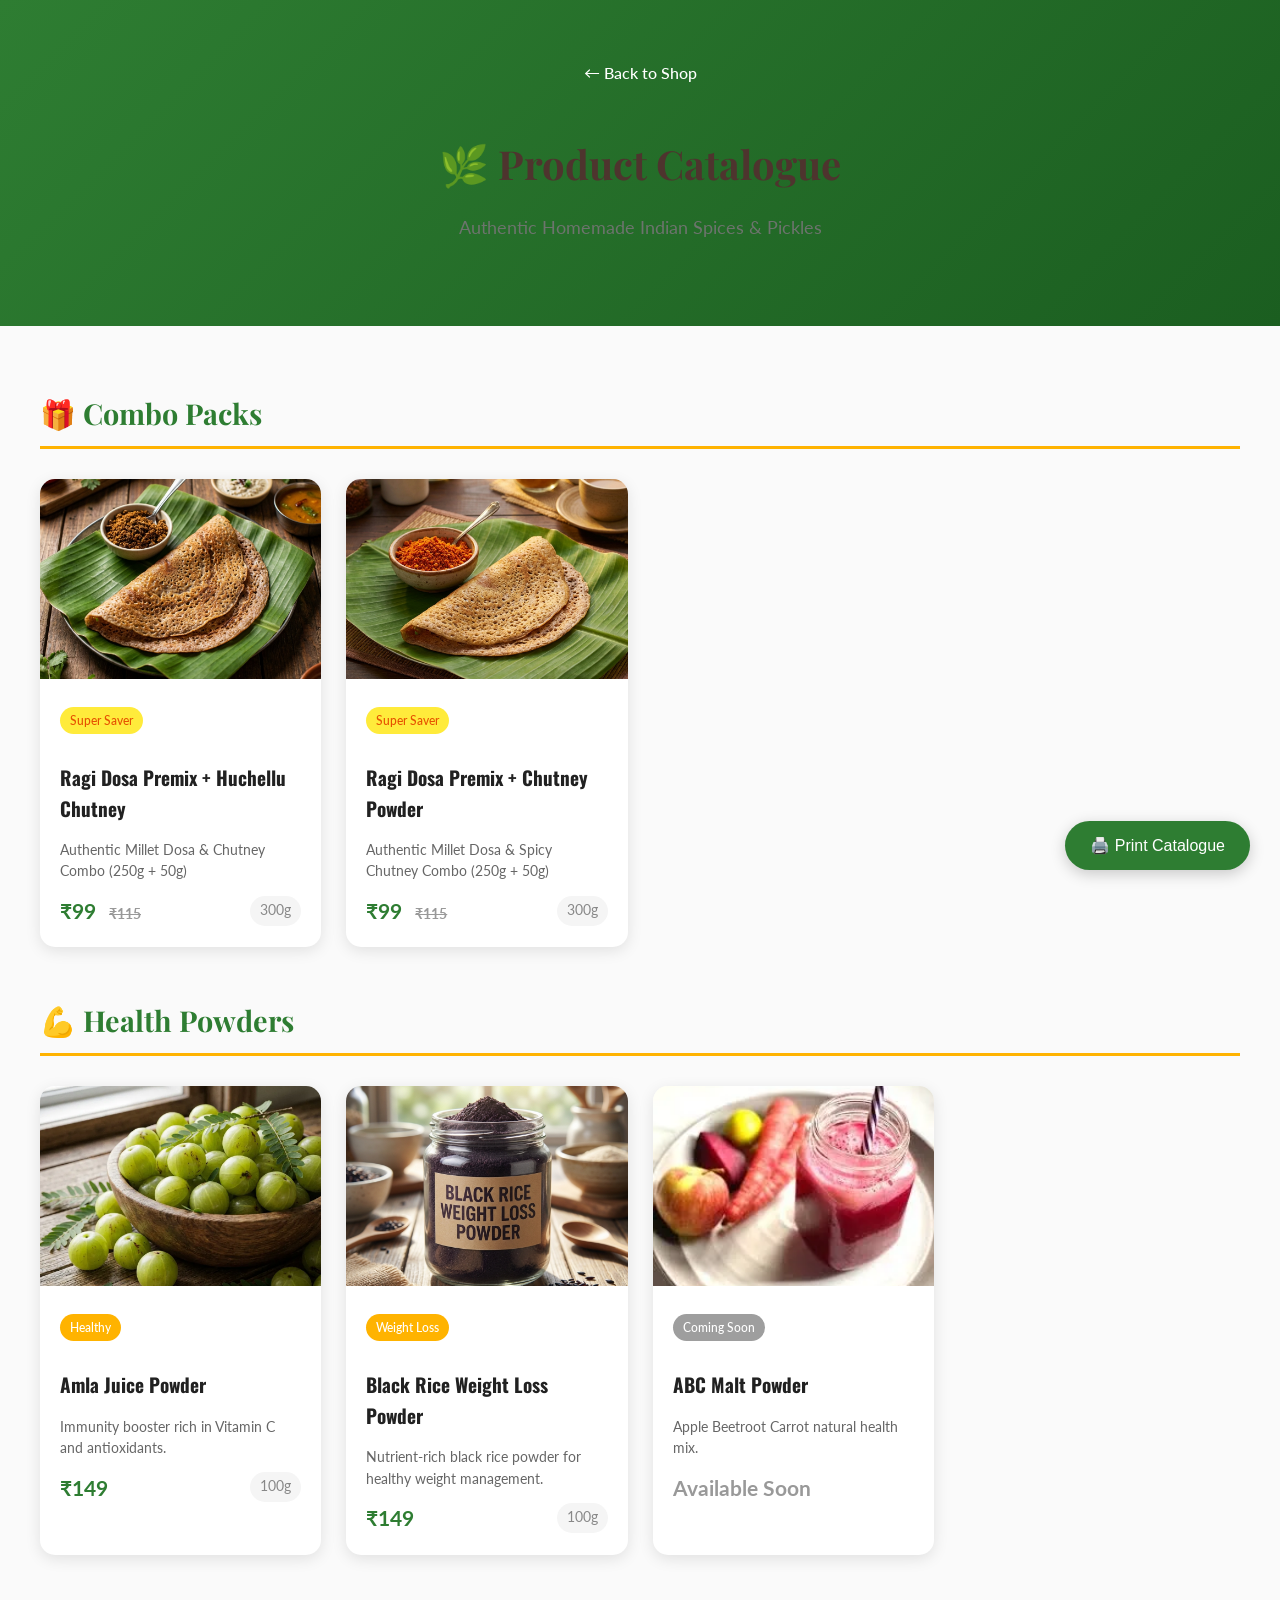
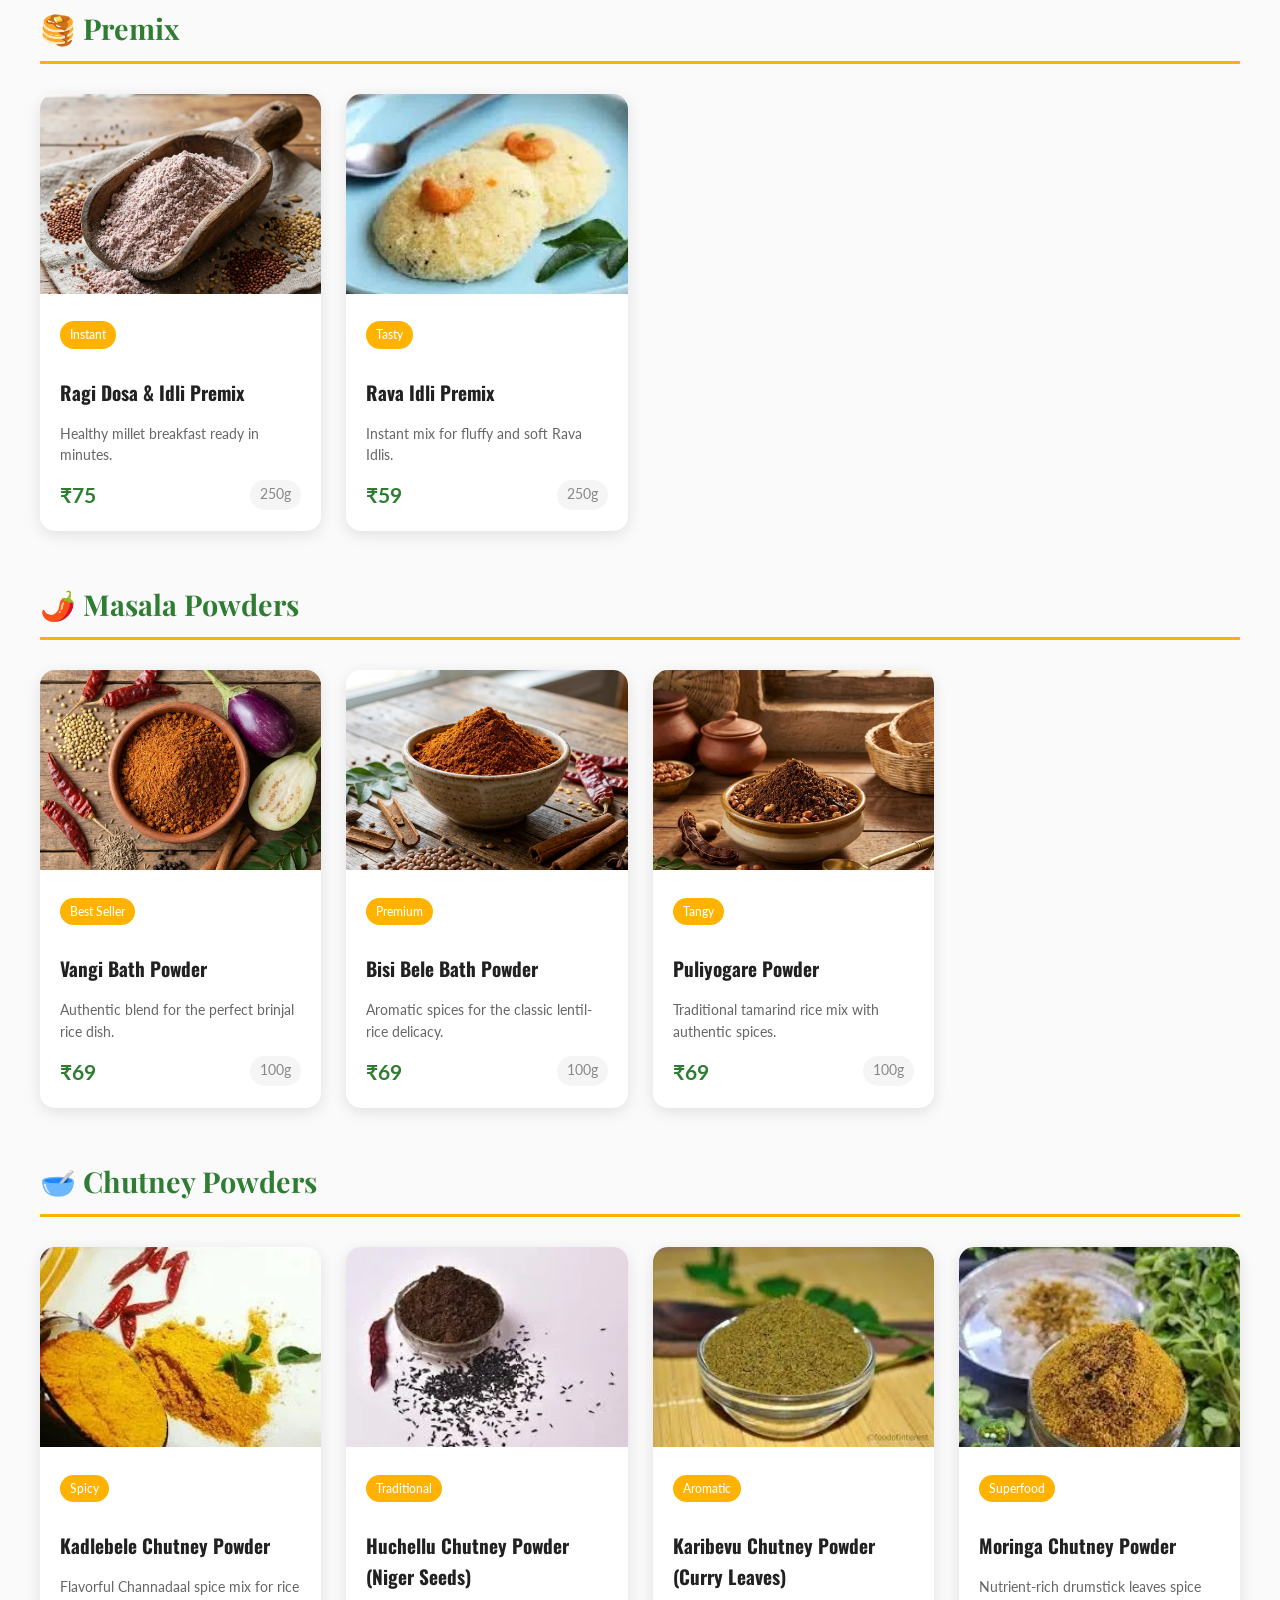
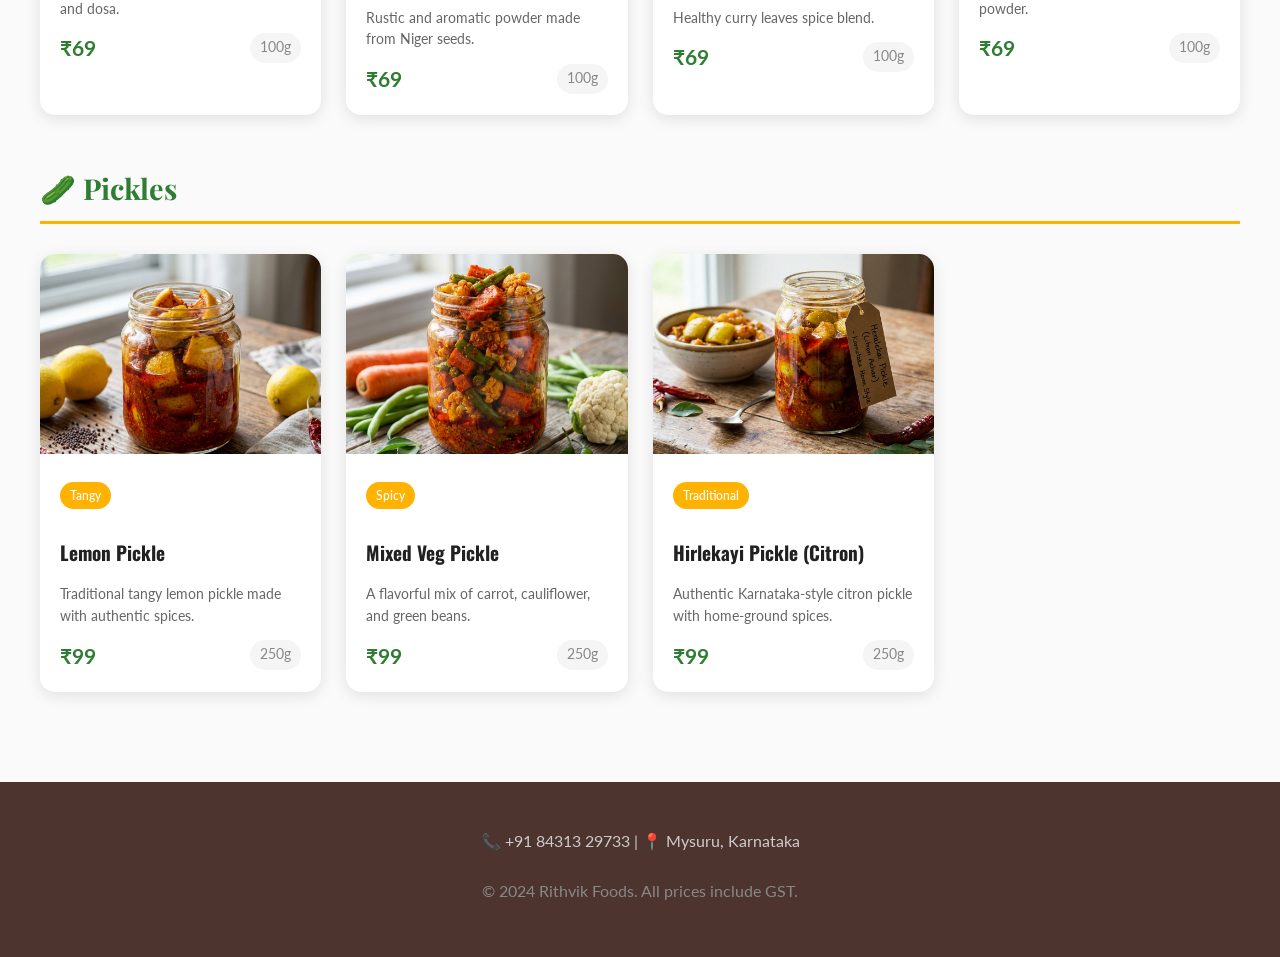
==== catalogue.html @ 5a1459a8 "Add product catalogue page with all items organized by category" ====
<!DOCTYPE html>
<html lang="en">

<head>
    <meta charset="UTF-8">
    <meta name="viewport" content="width=device-width, initial-scale=1.0">
    <title>Product Catalogue | Rithvik Foods</title>
    <meta name="description"
        content="Browse our complete catalogue of authentic homemade Indian masala powders, spices, and pickles.">
    <link rel="stylesheet" href="main.css">
    <link rel="preconnect" href="https://fonts.googleapis.com">
    <link rel="preconnect" href="https://fonts.gstatic.com" crossorigin>
    <link
        href="https://fonts.googleapis.com/css2?family=Oswald:wght@400;500;700&family=Lato:wght@300;400;700&family=Playfair+Display:wght@400;700&display=swap"
        rel="stylesheet">
    <style>
        .catalogue-header {
            background: linear-gradient(135deg, var(--primary-color), #1B5E20);
            color: white;
            padding: 60px 20px;
            text-align: center;
        }

        .catalogue-header h1 {
            font-family: 'Playfair Display', serif;
            font-size: 2.5rem;
            margin-bottom: 10px;
        }

        .catalogue-header p {
            font-size: 1.1rem;
            opacity: 0.9;
        }

        .back-link {
            display: inline-block;
            margin-bottom: 20px;
            color: white;
            text-decoration: none;
            font-weight: 500;
            transition: opacity 0.3s;
        }

        .back-link:hover {
            opacity: 0.8;
        }

        .catalogue-section {
            padding: 40px 20px;
        }

        .category-title {
            font-family: 'Playfair Display', serif;
            font-size: 1.8rem;
            color: var(--primary-color);
            border-bottom: 3px solid var(--accent-color);
            padding-bottom: 10px;
            margin-bottom: 30px;
        }

        .catalogue-grid {
            display: grid;
            grid-template-columns: repeat(auto-fill, minmax(280px, 1fr));
            gap: 25px;
            margin-bottom: 50px;
        }

        .catalogue-item {
            background: white;
            border-radius: 15px;
            overflow: hidden;
            box-shadow: 0 4px 15px rgba(0, 0, 0, 0.1);
            transition: transform 0.3s, box-shadow 0.3s;
        }

        .catalogue-item:hover {
            transform: translateY(-5px);
            box-shadow: 0 8px 25px rgba(0, 0, 0, 0.15);
        }

        .catalogue-item img {
            width: 100%;
            height: 200px;
            object-fit: cover;
        }

        .catalogue-item-info {
            padding: 20px;
        }

        .catalogue-item-info h3 {
            font-family: 'Oswald', sans-serif;
            font-size: 1.2rem;
            margin-bottom: 8px;
            color: var(--text-dark);
        }

        .catalogue-item-info p {
            font-size: 0.9rem;
            color: #666;
            margin-bottom: 12px;
            line-height: 1.5;
        }

        .catalogue-price {
            display: flex;
            justify-content: space-between;
            align-items: center;
        }

        .price-tag {
            font-size: 1.3rem;
            font-weight: 700;
            color: #2E7D32;
        }

        .weight-tag {
            font-size: 0.85rem;
            color: #888;
            background: #f5f5f5;
            padding: 4px 10px;
            border-radius: 20px;
        }

        .badge {
            display: inline-block;
            background: var(--accent-color);
            color: white;
            font-size: 0.75rem;
            padding: 4px 10px;
            border-radius: 20px;
            margin-bottom: 10px;
            font-weight: 500;
        }

        .badge.combo {
            background: #FFEB3B;
            color: #E65100;
        }

        .badge.unavailable {
            background: #9E9E9E;
        }

        .original-price {
            text-decoration: line-through;
            color: #999;
            font-size: 0.9rem;
            margin-left: 8px;
        }

        .print-btn {
            position: fixed;
            bottom: 30px;
            right: 30px;
            background: var(--primary-color);
            color: white;
            border: none;
            padding: 15px 25px;
            border-radius: 50px;
            font-size: 1rem;
            cursor: pointer;
            box-shadow: 0 4px 15px rgba(0, 0, 0, 0.2);
            transition: transform 0.3s;
            z-index: 100;
        }

        .print-btn:hover {
            transform: scale(1.05);
        }

        @media print {

            .print-btn,
            .back-link {
                display: none;
            }

            .catalogue-item {
                break-inside: avoid;
            }
        }

        @media (max-width: 768px) {
            .catalogue-header h1 {
                font-size: 1.8rem;
            }

            .catalogue-grid {
                grid-template-columns: 1fr 1fr;
                gap: 15px;
            }

            .catalogue-item img {
                height: 150px;
            }

            .catalogue-item-info {
                padding: 15px;
            }

            .catalogue-item-info h3 {
                font-size: 1rem;
            }
        }

        @media (max-width: 480px) {
            .catalogue-grid {
                grid-template-columns: 1fr;
            }
        }
    </style>
</head>

<body>
    <!-- Header -->
    <header class="catalogue-header">
        <a href="index.html" class="back-link">← Back to Shop</a>
        <h1>🌿 Product Catalogue</h1>
        <p>Authentic Homemade Indian Spices & Pickles</p>
    </header>

    <main class="catalogue-section">
        <div class="container">

            <!-- Combo Packs -->
            <h2 class="category-title">🎁 Combo Packs</h2>
            <div class="catalogue-grid">
                <div class="catalogue-item">
                    <img src="combo_ragi_huch_v2.png" alt="Ragi & Huchellu Combo">
                    <div class="catalogue-item-info">
                        <span class="badge combo">Super Saver</span>
                        <h3>Ragi Dosa Premix + Huchellu Chutney</h3>
                        <p>Authentic Millet Dosa & Chutney Combo (250g + 50g)</p>
                        <div class="catalogue-price">
                            <span class="price-tag">₹99 <span class="original-price">₹115</span></span>
                            <span class="weight-tag">300g</span>
                        </div>
                    </div>
                </div>
                <div class="catalogue-item">
                    <img src="combo_ragi_chutney.png" alt="Ragi & Chutney Combo">
                    <div class="catalogue-item-info">
                        <span class="badge combo">Super Saver</span>
                        <h3>Ragi Dosa Premix + Chutney Powder</h3>
                        <p>Authentic Millet Dosa & Spicy Chutney Combo (250g + 50g)</p>
                        <div class="catalogue-price">
                            <span class="price-tag">₹99 <span class="original-price">₹115</span></span>
                            <span class="weight-tag">300g</span>
                        </div>
                    </div>
                </div>
            </div>

            <!-- Health Powders -->
            <h2 class="category-title">💪 Health Powders</h2>
            <div class="catalogue-grid">
                <div class="catalogue-item">
                    <img src="amla_juice.webp" alt="Amla Juice Powder">
                    <div class="catalogue-item-info">
                        <span class="badge">Healthy</span>
                        <h3>Amla Juice Powder</h3>
                        <p>Immunity booster rich in Vitamin C and antioxidants.</p>
                        <div class="catalogue-price">
                            <span class="price-tag">₹149</span>
                            <span class="weight-tag">100g</span>
                        </div>
                    </div>
                </div>
                <div class="catalogue-item">
                    <img src="black_rice_powder.png" alt="Black Rice Weight Loss Powder">
                    <div class="catalogue-item-info">
                        <span class="badge">Weight Loss</span>
                        <h3>Black Rice Weight Loss Powder</h3>
                        <p>Nutrient-rich black rice powder for healthy weight management.</p>
                        <div class="catalogue-price">
                            <span class="price-tag">₹149</span>
                            <span class="weight-tag">100g</span>
                        </div>
                    </div>
                </div>
                <div class="catalogue-item">
                    <img src="abc_malt.webp" alt="ABC Malt Powder">
                    <div class="catalogue-item-info">
                        <span class="badge unavailable">Coming Soon</span>
                        <h3>ABC Malt Powder</h3>
                        <p>Apple Beetroot Carrot natural health mix.</p>
                        <div class="catalogue-price">
                            <span class="price-tag" style="color: #999;">Available Soon</span>
                        </div>
                    </div>
                </div>
            </div>

            <!-- Premix -->
            <h2 class="category-title">🥞 Premix</h2>
            <div class="catalogue-grid">
                <div class="catalogue-item">
                    <img src="ragi_premix.webp" alt="Ragi Dosa Premix">
                    <div class="catalogue-item-info">
                        <span class="badge">Instant</span>
                        <h3>Ragi Dosa & Idli Premix</h3>
                        <p>Healthy millet breakfast ready in minutes.</p>
                        <div class="catalogue-price">
                            <span class="price-tag">₹75</span>
                            <span class="weight-tag">250g</span>
                        </div>
                    </div>
                </div>
                <div class="catalogue-item">
                    <img src="rava_idli.webp" alt="Rava Idli Premix">
                    <div class="catalogue-item-info">
                        <span class="badge">Tasty</span>
                        <h3>Rava Idli Premix</h3>
                        <p>Instant mix for fluffy and soft Rava Idlis.</p>
                        <div class="catalogue-price">
                            <span class="price-tag">₹59</span>
                            <span class="weight-tag">250g</span>
                        </div>
                    </div>
                </div>
            </div>

            <!-- Masala Powders -->
            <h2 class="category-title">🌶️ Masala Powders</h2>
            <div class="catalogue-grid">
                <div class="catalogue-item">
                    <img src="vangi_bath.webp" alt="Vangi Bath Powder">
                    <div class="catalogue-item-info">
                        <span class="badge">Best Seller</span>
                        <h3>Vangi Bath Powder</h3>
                        <p>Authentic blend for the perfect brinjal rice dish.</p>
                        <div class="catalogue-price">
                            <span class="price-tag">₹69</span>
                            <span class="weight-tag">100g</span>
                        </div>
                    </div>
                </div>
                <div class="catalogue-item">
                    <img src="bisi_bele.webp" alt="Bisi Bele Bath Powder">
                    <div class="catalogue-item-info">
                        <span class="badge">Premium</span>
                        <h3>Bisi Bele Bath Powder</h3>
                        <p>Aromatic spices for the classic lentil-rice delicacy.</p>
                        <div class="catalogue-price">
                            <span class="price-tag">₹69</span>
                            <span class="weight-tag">100g</span>
                        </div>
                    </div>
                </div>
                <div class="catalogue-item">
                    <img src="puliyogare.webp" alt="Puliyogare Powder">
                    <div class="catalogue-item-info">
                        <span class="badge">Tangy</span>
                        <h3>Puliyogare Powder</h3>
                        <p>Traditional tamarind rice mix with authentic spices.</p>
                        <div class="catalogue-price">
                            <span class="price-tag">₹69</span>
                            <span class="weight-tag">100g</span>
                        </div>
                    </div>
                </div>
            </div>

            <!-- Chutney Powders -->
            <h2 class="category-title">🥣 Chutney Powders</h2>
            <div class="catalogue-grid">
                <div class="catalogue-item">
                    <img src="kadlebele.webp" alt="Kadlebele Chutney Powder">
                    <div class="catalogue-item-info">
                        <span class="badge">Spicy</span>
                        <h3>Kadlebele Chutney Powder</h3>
                        <p>Flavorful Channadaal spice mix for rice and dosa.</p>
                        <div class="catalogue-price">
                            <span class="price-tag">₹69</span>
                            <span class="weight-tag">100g</span>
                        </div>
                    </div>
                </div>
                <div class="catalogue-item">
                    <img src="huchellu.webp" alt="Huchellu Chutney Powder">
                    <div class="catalogue-item-info">
                        <span class="badge">Traditional</span>
                        <h3>Huchellu Chutney Powder (Niger Seeds)</h3>
                        <p>Rustic and aromatic powder made from Niger seeds.</p>
                        <div class="catalogue-price">
                            <span class="price-tag">₹69</span>
                            <span class="weight-tag">100g</span>
                        </div>
                    </div>
                </div>
                <div class="catalogue-item">
                    <img src="karibevu.webp" alt="Karibevu Chutney Powder">
                    <div class="catalogue-item-info">
                        <span class="badge">Aromatic</span>
                        <h3>Karibevu Chutney Powder (Curry Leaves)</h3>
                        <p>Healthy curry leaves spice blend.</p>
                        <div class="catalogue-price">
                            <span class="price-tag">₹69</span>
                            <span class="weight-tag">100g</span>
                        </div>
                    </div>
                </div>
                <div class="catalogue-item">
                    <img src="moringa.webp" alt="Moringa Chutney Powder">
                    <div class="catalogue-item-info">
                        <span class="badge">Superfood</span>
                        <h3>Moringa Chutney Powder</h3>
                        <p>Nutrient-rich drumstick leaves spice powder.</p>
                        <div class="catalogue-price">
                            <span class="price-tag">₹69</span>
                            <span class="weight-tag">100g</span>
                        </div>
                    </div>
                </div>
            </div>

            <!-- Pickles -->
            <h2 class="category-title">🥒 Pickles</h2>
            <div class="catalogue-grid">
                <div class="catalogue-item">
                    <img src="lemon_pickle.png" alt="Lemon Pickle">
                    <div class="catalogue-item-info">
                        <span class="badge">Tangy</span>
                        <h3>Lemon Pickle</h3>
                        <p>Traditional tangy lemon pickle made with authentic spices.</p>
                        <div class="catalogue-price">
                            <span class="price-tag">₹99</span>
                            <span class="weight-tag">250g</span>
                        </div>
                    </div>
                </div>
                <div class="catalogue-item">
                    <img src="mixed_veg_pickle.png" alt="Mixed Veg Pickle">
                    <div class="catalogue-item-info">
                        <span class="badge">Spicy</span>
                        <h3>Mixed Veg Pickle</h3>
                        <p>A flavorful mix of carrot, cauliflower, and green beans.</p>
                        <div class="catalogue-price">
                            <span class="price-tag">₹99</span>
                            <span class="weight-tag">250g</span>
                        </div>
                    </div>
                </div>
                <div class="catalogue-item">
                    <img src="hirlekayi_pickle.png" alt="Hirlekayi Pickle">
                    <div class="catalogue-item-info">
                        <span class="badge">Traditional</span>
                        <h3>Hirlekayi Pickle (Citron)</h3>
                        <p>Authentic Karnataka-style citron pickle with home-ground spices.</p>
                        <div class="catalogue-price">
                            <span class="price-tag">₹99</span>
                            <span class="weight-tag">250g</span>
                        </div>
                    </div>
                </div>
            </div>

        </div>
    </main>

    <!-- Footer -->
    <footer class="footer" style="text-align: center; padding: 30px;">
        <p style="color: #ccc;">📞 +91 84313 29733 | 📍 Mysuru, Karnataka</p>
        <p style="color: #888; margin-top: 10px;">© 2024 Rithvik Foods. All prices include GST.</p>
    </footer>

    <!-- Print Button -->
    <button class="print-btn" onclick="window.print()">🖨️ Print Catalogue</button>

</body>

</html>
---- main.css ----
:root {
    /* Color Palette */
    --primary-color: #2E7D32;
    /* Deep Forest Green */
    --secondary-color: #4E342E;
    /* Earthy Brown */
    --accent-color: #FFB300;
    /* Golden Turmeric */
    --bg-light: #FAFAFA;
    /* Soft Cream */
    --bg-warm: #FFF8E1;
    /* Warm Beige */
    --text-dark: #212121;
    --text-light: #757575;
    --white: #FFFFFF;

    /* Typography */
    --font-heading: 'Playfair Display', serif;
    --font-body: 'Lato', sans-serif;

    /* Spacing */
    --section-padding: 80px 20px;
}

/* Reset & Base */
html {
    scroll-behavior: smooth;
}

body {
    font-family: var(--font-body);
    color: var(--text-dark);
    background-color: var(--bg-light);
    margin: 0;
    line-height: 1.6;
    overflow-x: hidden;
}

h1,
h2,
h3,
h4 {
    font-family: var(--font-heading);
    color: var(--secondary-color);
    margin-bottom: 1rem;
    font-weight: 700;
}

p {
    margin-bottom: 1.5rem;
    color: var(--text-light);
}

a {
    text-decoration: none;
    transition: all 0.3s ease;
}

img {
    max-width: 100%;
    height: auto;
}

/* Utilities */
.container {
    max-width: 1200px;
    margin: 0 auto;
    padding: 0 20px;
}

.text-center {
    text-align: center;
}

.text-white {
    color: var(--white);
}

/* Buttons */
.btn {
    display: inline-block;
    padding: 12px 30px;
    border-radius: 50px;
    font-weight: 700;
    text-transform: uppercase;
    letter-spacing: 1px;
    cursor: pointer;
    box-shadow: 0 4px 6px rgba(0, 0, 0, 0.1);
}

.btn-primary {
    background-color: var(--primary-color);
    color: var(--white);
    border: 2px solid var(--primary-color);
}

.btn-primary:hover {
    background-color: #1B5E20;
    transform: translateY(-2px);
}

.btn-secondary {
    background-color: transparent;
    color: var(--white);
    border: 2px solid var(--white);
}

.btn-secondary:hover {
    background-color: var(--white);
    color: var(--secondary-color);
}

.btn-whatsapp {
    background-color: #25D366;
    color: white;
}

.btn-whatsapp:hover {
    background-color: #128C7E;
    transform: translateY(-2px);
}

.btn-disabled {
    background-color: #9e9e9e;
    color: #f5f5f5;
    cursor: not-allowed;
    pointer-events: none;
    border: none;
}


/* Navigation */
.navbar {
    background-color: transparent;
    padding: 15px 0;
    position: absolute;
    /* Changed from sticky to absolute to overlay hero */
    width: 100%;
    top: 0;
    z-index: 1000;
    box-shadow: none;
}

.nav-container {
    display: flex;
    justify-content: space-between;
    align-items: center;
}

.nav-logo {
    display: flex;
    align-items: center;
    gap: 15px;
    /* Increased gap slightly */
    font-family: var(--font-heading);
    /* Changed to Playfair Display for premium look */
    font-style: italic;
    /* Added italic for elegance */
    font-size: 2.5rem;
    white-space: nowrap;
    /* Prevent line break */
    /* Larger size for cursive font */
    font-weight: 700;
    /* Nunito looks better bold */
    color: var(--white);
    letter-spacing: 1px;
    text-shadow: 2px 2px 4px rgba(0, 0, 0, 0.3);
}

.nav-logo img {
    height: 55px;
    width: auto;
}

.nav-links {
    display: flex;
    gap: 30px;
}

.nav-link {
    color: var(--white);
    font-weight: 600;
    font-size: 0.9rem;
    text-transform: uppercase;
}

.nav-link:hover {
    color: var(--primary-color);
}

/* Mobile Menu Toggle */
.menu-toggle {
    display: none;
    font-size: 1.5rem;
    cursor: pointer;
    color: var(--white);
}

/* Hero Section */
.hero {
    position: relative;
    height: 80vh;
    min-height: 500px;
    background: linear-gradient(rgba(0, 0, 0, 0.4), rgba(0, 0, 0, 0.4)), url('hero-bg.png');
    background-size: cover;
    background-position: center;
    display: flex;
    align-items: center;
    justify-content: center;
    text-align: center;
    color: var(--white);
}

.hero-content h1 {
    font-size: 3.5rem;
    color: var(--white);
    margin-bottom: 20px;
    text-shadow: 2px 2px 4px rgba(0, 0, 0, 0.3);
}

.hero-tagline {
    font-size: 1.2rem;
    color: #f1f1f1;
    margin-bottom: 30px;
    font-weight: 300;
}

/* Story Section */
.story-section {
    padding: var(--section-padding);
    background-color: var(--bg-light);
    position: relative;
}

.section-title {
    font-size: 2.5rem;
    margin-bottom: 10px;
    position: relative;
    display: inline-block;
}

.section-title::after {
    content: '';
    display: block;
    width: 60px;
    height: 3px;
    background-color: var(--accent-color);
    margin: 10px auto 0;
}

/* Features/Benefits */
.benefits-section {
    padding: var(--section-padding);
    background-color: var(--bg-warm);
    /* Organic Curve separation using SVG or simple skew */
    clip-path: polygon(0 5%, 100% 0, 100% 95%, 0 100%);
}

.benefits-grid {
    display: grid;
    grid-template-columns: repeat(auto-fit, minmax(250px, 1fr));
    gap: 30px;
    margin-top: 50px;
}

.benefit-card {
    text-align: center;
    padding: 30px;
    background: var(--white);
    border-radius: 15px;
    box-shadow: 0 5px 15px rgba(0, 0, 0, 0.05);
    transition: transform 0.3s;
}

.benefit-card:hover {
    transform: translateY(-5px);
}

.benefit-icon {
    font-size: 3rem;
    margin-bottom: 20px;
    display: inline-block;
}

/* Products Section */
.products-section {
    padding: var(--section-padding);
}

/* Product Components */
.product-grid {
    display: grid;
    grid-template-columns: repeat(auto-fill, minmax(280px, 1fr));
    gap: 30px;
}

.product-category-title {
    grid-column: 1 / -1;
    font-family: var(--font-heading);
    color: var(--primary-color);
    font-size: 1.8rem;
    margin-top: 40px;
    margin-bottom: 20px;
    padding-bottom: 10px;
    border-bottom: 2px solid #ddd;
    text-align: left;
}

.product-card {
    background-color: var(--white);
    border-radius: 15px;
    overflow: hidden;
    box-shadow: 0 4px 10px rgba(0, 0, 0, 0.05);
    transition: all 0.3s;
    border: 1px solid #eee;
    display: flex;
    flex-direction: column;
}

.product-card:hover {
    box-shadow: 0 10px 20px rgba(0, 0, 0, 0.1);
}

.product-img {
    width: 100%;
    height: 200px;
    object-fit: cover;
    display: block;
}

.product-info {
    padding: 20px;
    flex-grow: 1;
    display: flex;
    flex-direction: column;
    justify-content: space-between;
}

.shipping-text {
    font-size: 0.8rem;
    color: #757575;
    font-weight: 400;
}

/* Cart Icon in Navbar */
.cart-link {
    display: flex;
    align-items: center;
    gap: 5px;
    font-weight: 700;
}

.cart-count {
    background-color: var(--primary-color);
    color: white;
    padding: 2px 6px;
    border-radius: 10px;
    font-size: 0.8rem;
}

/* Quantity Controls */
.quantity-wrapper {
    display: flex;
    align-items: center;
    justify-content: center;
    margin-bottom: 10px;
    gap: 10px;
}

.qty-btn {
    background-color: #eee;
    border: none;
    width: 30px;
    height: 30px;
    border-radius: 50%;
    font-weight: bold;
    cursor: pointer;
    font-size: 1.2rem;
    display: flex;
    align-items: center;
    justify-content: center;
    color: var(--secondary-color);
}

.qty-btn:hover {
    background-color: #ccc;
}

.qty-display {
    font-weight: bold;
    font-size: 1.1rem;
    width: 20px;
    text-align: center;
}

/* Cart Modal Specifics */
.cart-table {
    width: 100%;
    margin-bottom: 20px;
    border-collapse: collapse;
}

.cart-table th,
.cart-table td {
    padding: 10px;
    border-bottom: 1px solid #eee;
    text-align: left;
}

.cart-total-row {
    font-weight: bold;
    font-size: 1.1rem;
    text-align: right;
    margin-top: 10px;
}

.btn-remove {
    background: none;
    border: none;
    color: #d32f2f;
    cursor: pointer;
    font-size: 0.9rem;
}

.btn-remove:hover {
    text-decoration: underline;
}

/* Checkout Summary */
.checkout-summary {
    background-color: #f9f9f9;
    padding: 15px;
    border-radius: 8px;
    margin-bottom: 20px;
    border: 1px solid #eee;
}

.checkout-item-row {
    display: flex;
    justify-content: space-between;
    margin-bottom: 5px;
    font-size: 0.9rem;
}

.checkout-divider {
    height: 1px;
    background-color: #ddd;
    margin: 10px 0;
}

.checkout-total {
    display: flex;
    justify-content: space-between;
    font-weight: bold;
    font-size: 1.1rem;
    color: var(--primary-color);
}

/* Combo Banner */
.combo-banner {
    width: 100%;
    padding: 25px;
    text-align: center;
    background: linear-gradient(135deg, var(--primary-color), var(--accent-color));
    color: white;
    font-family: var(--font-heading);
    font-size: 1.8rem;
    font-weight: 700;
    border-radius: 15px;
    margin-bottom: 30px;
    cursor: pointer;
    box-shadow: 0 4px 15px rgba(0, 0, 0, 0.15);
    transition: transform 0.3s, box-shadow 0.3s;
    position: relative;
    overflow: hidden;
}

.combo-banner:hover {
    transform: translateY(-3px);
    box-shadow: 0 8px 25px rgba(0, 0, 0, 0.2);
}

.combo-banner::after {
    content: 'View Offers →';
    display: block;
    font-size: 1rem;
    font-family: var(--font-body);
    margin-top: 5px;
    opacity: 0.9;
    font-weight: 400;
}

/* Category Grid Navigation */
.category-grid {
    display: grid;
    grid-template-columns: repeat(auto-fit, minmax(250px, 1fr));
    gap: 20px;
    margin-bottom: 40px;
}

.category-card {
    position: relative;
    height: 200px;
    border-radius: 15px;
    overflow: hidden;
    cursor: pointer;
    box-shadow: 0 4px 10px rgba(0, 0, 0, 0.1);
    transition: transform 0.3s ease;
}

.category-card:hover {
    transform: translateY(-5px);
}

.category-card img {
    width: 100%;
    height: 100%;
    object-fit: cover;
    filter: brightness(0.7);
    transition: filter 0.3s;
}

.category-card:hover img {
    filter: brightness(0.5);
}

.category-card h3 {
    position: absolute;
    top: 50%;
    left: 50%;
    transform: translate(-50%, -50%);
    color: white;
    font-size: 1.5rem;
    font-weight: 700;
    text-shadow: 0 2px 4px rgba(0, 0, 0, 0.6);
    text-align: center;
    width: 100%;
}

/* Hidden Product Sections */
.product-section {
    display: none;
    /* Hidden by default */
    grid-template-columns: repeat(auto-fit, minmax(280px, 1fr));
    gap: 30px;
    animation: fadeIn 0.5s ease;
}

.product-section.active {
    display: grid;
}

@keyframes fadeIn {
    from {
        opacity: 0;
        transform: translateY(10px);
    }

    to {
        opacity: 1;
        transform: translateY(0);
    }
}

/* Modal Styles */
.modal {
    display: none;
    position: fixed;
    z-index: 2000;
    left: 0;
    top: 0;
    width: 100%;
    height: 100%;
    background-color: rgba(0, 0, 0, 0.5);
    backdrop-filter: blur(5px);
    align-items: center;
    justify-content: center;
}

.modal-content {
    background-color: var(--white);
    padding: 30px;
    border-radius: 15px;
    width: 90%;
    max-width: 500px;
    position: relative;
    box-shadow: 0 5px 30px rgba(0, 0, 0, 0.3);
    animation: fadeIn 0.3s ease;
    /* FIX: Mobile Scroll */
    max-height: 90vh;
    overflow-y: auto;
}

.close-btn {
    position: absolute;
    top: 15px;
    right: 20px;
    font-size: 1.5rem;
    cursor: pointer;
    color: #aaa;
}

.close-btn:hover {
    color: #000;
}

.form-group {
    margin-bottom: 20px;
    text-align: left;
}

.form-group label {
    display: block;
    margin-bottom: 5px;
    font-weight: 700;
    color: var(--secondary-color);
}

.form-group input,
.form-group textarea {
    width: 100%;
    padding: 10px;
    border: 1px solid #ddd;
    border-radius: 5px;
    font-family: var(--font-body);
}

.form-group textarea {
    resize: vertical;
    height: 80px;
}

/* Payment Options */
.payment-options {
    display: flex;
    gap: 15px;
    margin-top: 10px;
}

.payment-option {
    flex: 1;
    display: flex;
    align-items: center;
    gap: 10px;
    padding: 12px;
    border: 1px solid #ddd;
    border-radius: 8px;
    cursor: pointer;
    transition: all 0.3s ease;
}

.payment-option:hover {
    border-color: var(--primary-color);
    background-color: rgba(46, 125, 50, 0.05);
}

.payment-option.selected {
    border-color: var(--primary-color);
    background-color: rgba(46, 125, 50, 0.1);
    color: var(--primary-color);
    font-weight: 700;
}

.payment-option input {
    margin: 0;
    cursor: pointer;
}

.pay-icon {
    font-size: 1.2rem;
}

@keyframes fadeIn {
    from {
        opacity: 0;
        transform: translateY(-20px);
    }

    to {
        opacity: 1;
        transform: translateY(0);
    }
}

.product-title {
    font-size: 1.2rem;
    color: var(--secondary-color);
    margin-bottom: 15px;
}

.badge-natural {
    display: inline-block;
    background-color: #E8F5E9;
    color: var(--primary-color);
    padding: 4px 8px;
    border-radius: 4px;
    font-size: 0.7rem;
    text-transform: uppercase;
    font-weight: 700;
    margin-bottom: 10px;
}

/* Footer */
.thank-you-section {
    padding: 80px 20px;
    background-color: #fdfbf7;
    position: relative;
    border-top: 1px dashed #e0e0e0;
}

.footer {
    background-color: var(--secondary-color);
    color: #bdbdbd;
    padding: 60px 20px 20px;
}

.footer-content {
    display: flex;
    flex-wrap: wrap;
    justify-content: space-between;
    gap: 40px;
    margin-bottom: 40px;
}

.footer-column h3 {
    color: var(--white);
    font-size: 1.2rem;
}

.footer-about {
    flex: 2;
}

.footer-links li {
    list-style: none;
    margin-bottom: 10px;
}

.footer-links a {
    color: #bdbdbd;
}

.footer-links a:hover {
    color: var(--accent-color);
}

.copyright {
    text-align: center;
    border-top: 1px solid rgba(255, 255, 255, 0.1);
    padding-top: 20px;
    font-size: 0.9rem;
}

/* Animations */
@keyframes fadeInUp {
    to {
        opacity: 1;
        transform: translateY(0);
    }
}

.animate-on-scroll {
    opacity: 0;
    transform: translateY(20px);
    transition: opacity 0.6s ease-out, transform 0.6s ease-out;
}

.animate-on-scroll.visible {
    opacity: 1;
    transform: translateY(0);
}

/* Mobile Responsive */
@media (max-width: 768px) {
    .container {
        padding: 0 15px;
    }

    /* Fix Logo on Mobile */
    .nav-logo {
        font-size: 1.5rem;
        /* Reduced further for Lato which is wider */
        gap: 8px;
    }

    .nav-logo img {
        height: 40px;
        /* Adjust logo icon size */
    }

    .hero-content h1 {
        font-size: 2.5rem;
        line-height: 1.2;
    }

    .menu-toggle {
        display: block;
        z-index: 2000;
        /* Ensure it is above everything */
        position: relative;
        cursor: pointer;
        color: var(--primary-color);
        font-size: 1.8rem;
        transition: transform 0.3s;
    }

    .menu-toggle:active {
        transform: scale(0.9);
    }

    .nav-links {
        display: flex;
        position: fixed;
        top: 0;
        right: -100%;
        height: 100vh;
        width: 75%;
        background: rgba(0, 0, 0, 0.95);
        /* Black background for contrast */
        border-left: 1px solid rgba(255, 255, 255, 0.1);
        backdrop-filter: blur(5px);
        flex-direction: column;
        justify-content: flex-start;
        /* Align from top-center */
        padding-top: 80px;
        /* Spacing from top */
        align-items: center;
        /* keep center alignment for text itself, but items should be straight */
        box-shadow: -5px 0 15px rgba(0, 0, 0, 0.5);
        transition: right 0.3s ease-in-out;
        z-index: 1001;
        list-style: none;
        /* Remove bullet points */
        padding-inline-start: 0;
        /* Clear default padding */
        margin: 0;
        padding-top: 80px;
    }

    .nav-links.active {
        right: 0;
    }

    .nav-links.active li {
        opacity: 1;
        transform: translateX(0);
        transition-delay: 0.2s;
        width: 100%;
        /* Ensure li takes full width for centering */
        text-align: center;
    }

    .nav-links li {
        margin: 15px 0;
        width: 100%;
        /* Default state handles opacity/transform via transition */
    }

    /* Animation for links when menu is active */
    .nav-links.active li {
        opacity: 1;
        transform: translateX(0);
    }

    .nav-links.active li:nth-child(1) {
        transition-delay: 0.1s;
    }

    .nav-links.active li:nth-child(2) {
        transition-delay: 0.2s;
    }

    .nav-links.active li:nth-child(3) {
        transition-delay: 0.3s;
    }

    .nav-links.active li:nth-child(4) {
        transition-delay: 0.4s;
    }

    .footer-content {
        flex-direction: row;
        flex-wrap: wrap;
        gap: 20px;
    }

    .footer-about {
        flex: 1 1 100%;
        text-align: center;
        margin-bottom: 20px;
    }

    .footer-column {
        flex: 1 1 40%;
        min-width: 150px;
        text-align: left;
    }

    /* Target specific columns if needed, but flex: 1 1 40% should share space */

    .footer-links li {
        justify-content: flex-start;
        display: flex;
    }

    .nav-link {
        display: inline-block;
        width: 100%;
        /* Full width for straight alignment lines */
        text-align: center;
        /* Text centered */
        padding: 15px 0;
        color: var(--white);
        /* White text */
        font-size: 1.2rem;
        font-weight: 700;
        letter-spacing: 1px;
        background: transparent;
        /* Remove white background pill */
        border-radius: 0;
        box-shadow: none;
        /* Remove shadow */
        transition: all 0.3s;
        /* Remove shadow */
        transition: all 0.3s;
        border-bottom: 1px solid rgba(255, 255, 255, 0.1);
    }

    .nav-link:hover {
        transform: scale(1.05);
        box-shadow: 0 6px 15px rgba(0, 0, 0, 0.2);
    }

    .benefits-section {
        clip-path: none;
    }

    /* Mobile Product Grid Optimization - Horizontal List View */
    /* Mobile Product Grid Optimization - Vertical Stack for bigger images */
    .product-grid,
    .product-section {
        grid-template-columns: repeat(auto-fill, minmax(160px, 1fr));
        /* 2 Columns on larger mobile */
        gap: 15px;
    }

    @media (max-width: 480px) {

        .product-grid,
        .product-section {
            grid-template-columns: 1fr;
            /* 1 Column on small mobile */
        }
    }

    .product-card {
        display: flex;
        flex-direction: column;
        /* Vertical stack like desktop but smaller */
        align-items: center;
        height: auto;
        /* Allow auto height */
        min-height: 120px;
        border-radius: 12px;
        box-shadow: 0 2px 8px rgba(0, 0, 0, 0.08);
    }

    .product-img {
        width: 100%;
        height: 180px;
        /* Taller image */
        min-height: auto;
        max-height: none;
        object-fit: cover;
        border-radius: 12px 12px 0 0;
        /* Rounded top corners */
    }

    .product-info {
        padding: 10px 15px;
        text-align: left;
        display: flex;
        flex-direction: column;
        justify-content: center;
    }

    .product-title {
        font-size: 1rem;
        margin-bottom: 5px;
    }

    .badge-natural {
        align-self: flex-start;
        font-size: 0.75rem;
        margin-bottom: 5px;
    }

    .product-info p {
        display: none;
        /* Keep hidden on mobile */
    }

    .quantity-wrapper {
        justify-content: flex-start;
        /* Align left */
        margin-bottom: 8px;
    }

    .qty-btn {
        width: 28px;
        height: 28px;
    }

    .qty-btn {
        width: 25px;
        height: 25px;
        font-size: 1rem;
    }

    .qty-display {
        font-size: 1rem;
        width: 15px;
    }

    .btn-whatsapp {
        padding: 8px 10px;
        font-size: 0.8rem;
    }

    /* Category Grid on Mobile */
    .category-grid {
        grid-template-columns: repeat(2, 1fr);
        gap: 10px;
    }

    .category-card {
        height: 120px;
    }

    .category-card h3 {
        font-size: 1.1rem;
    }
}
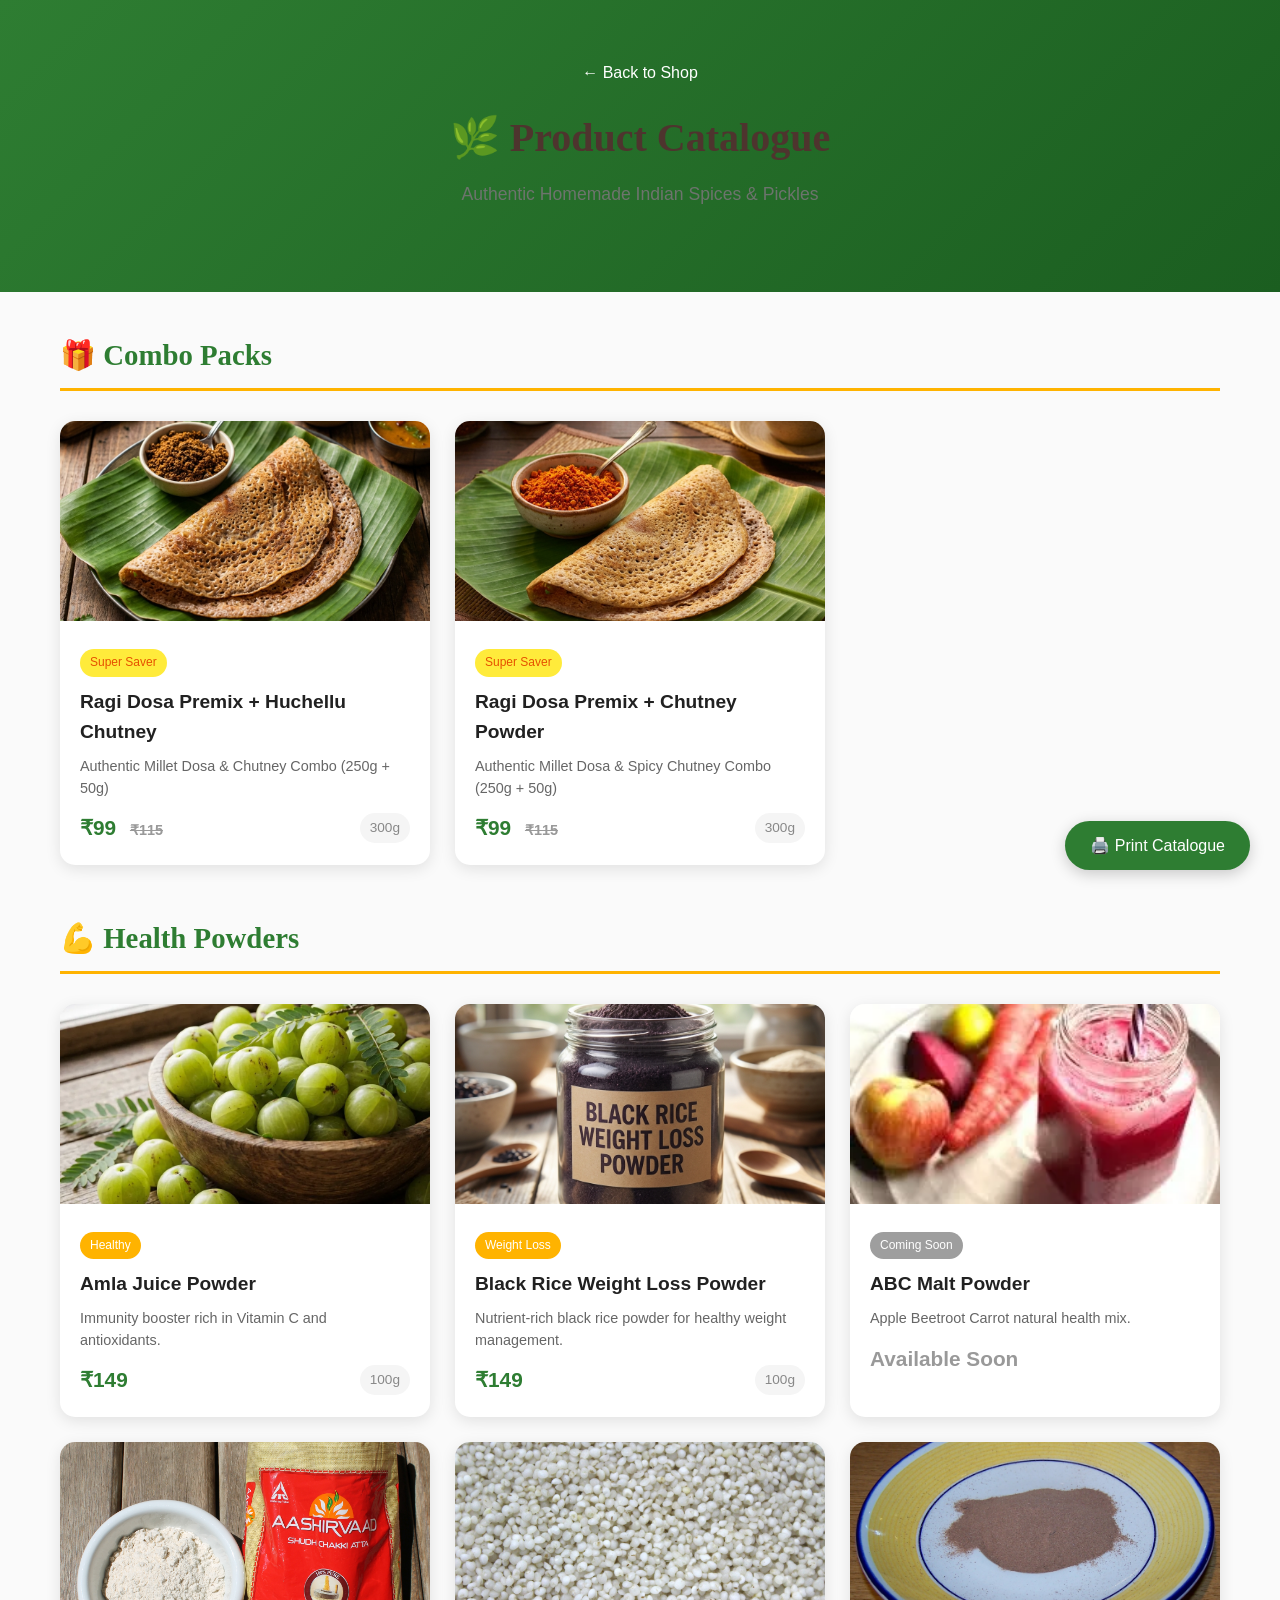
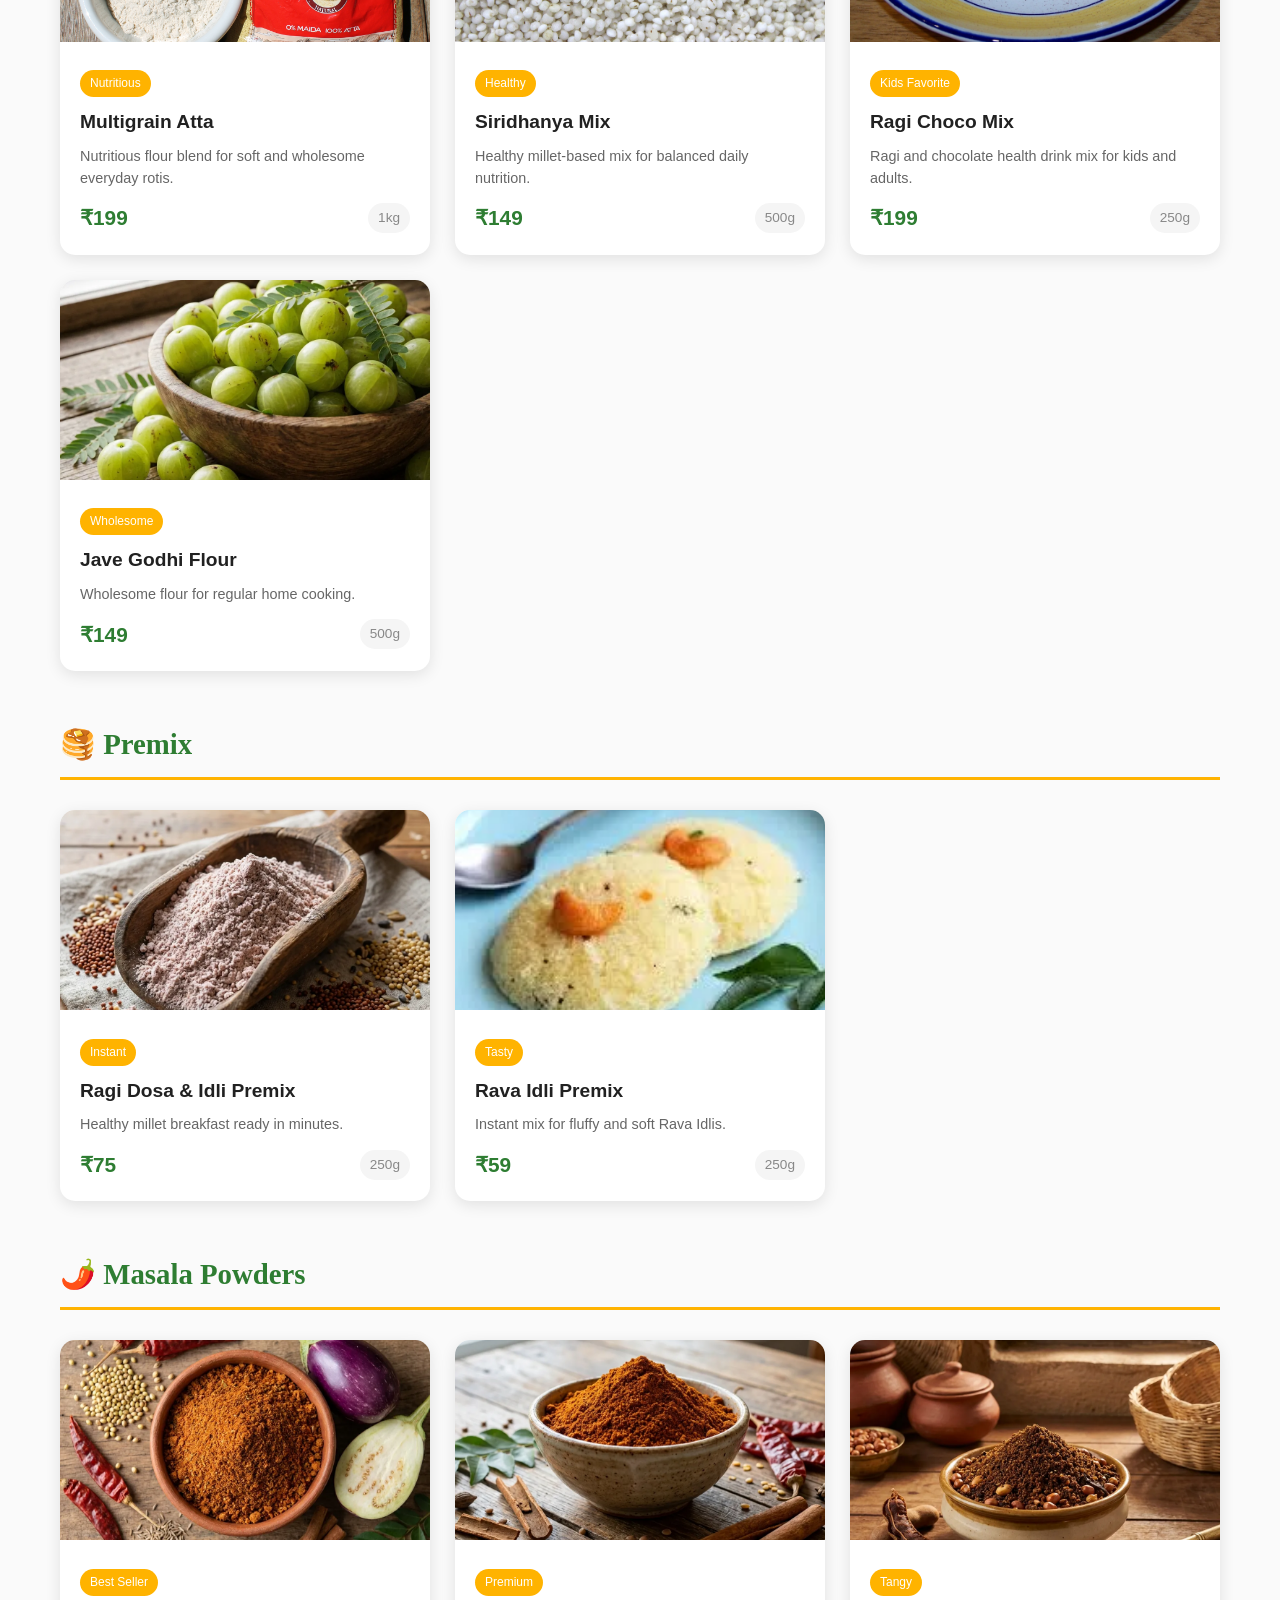
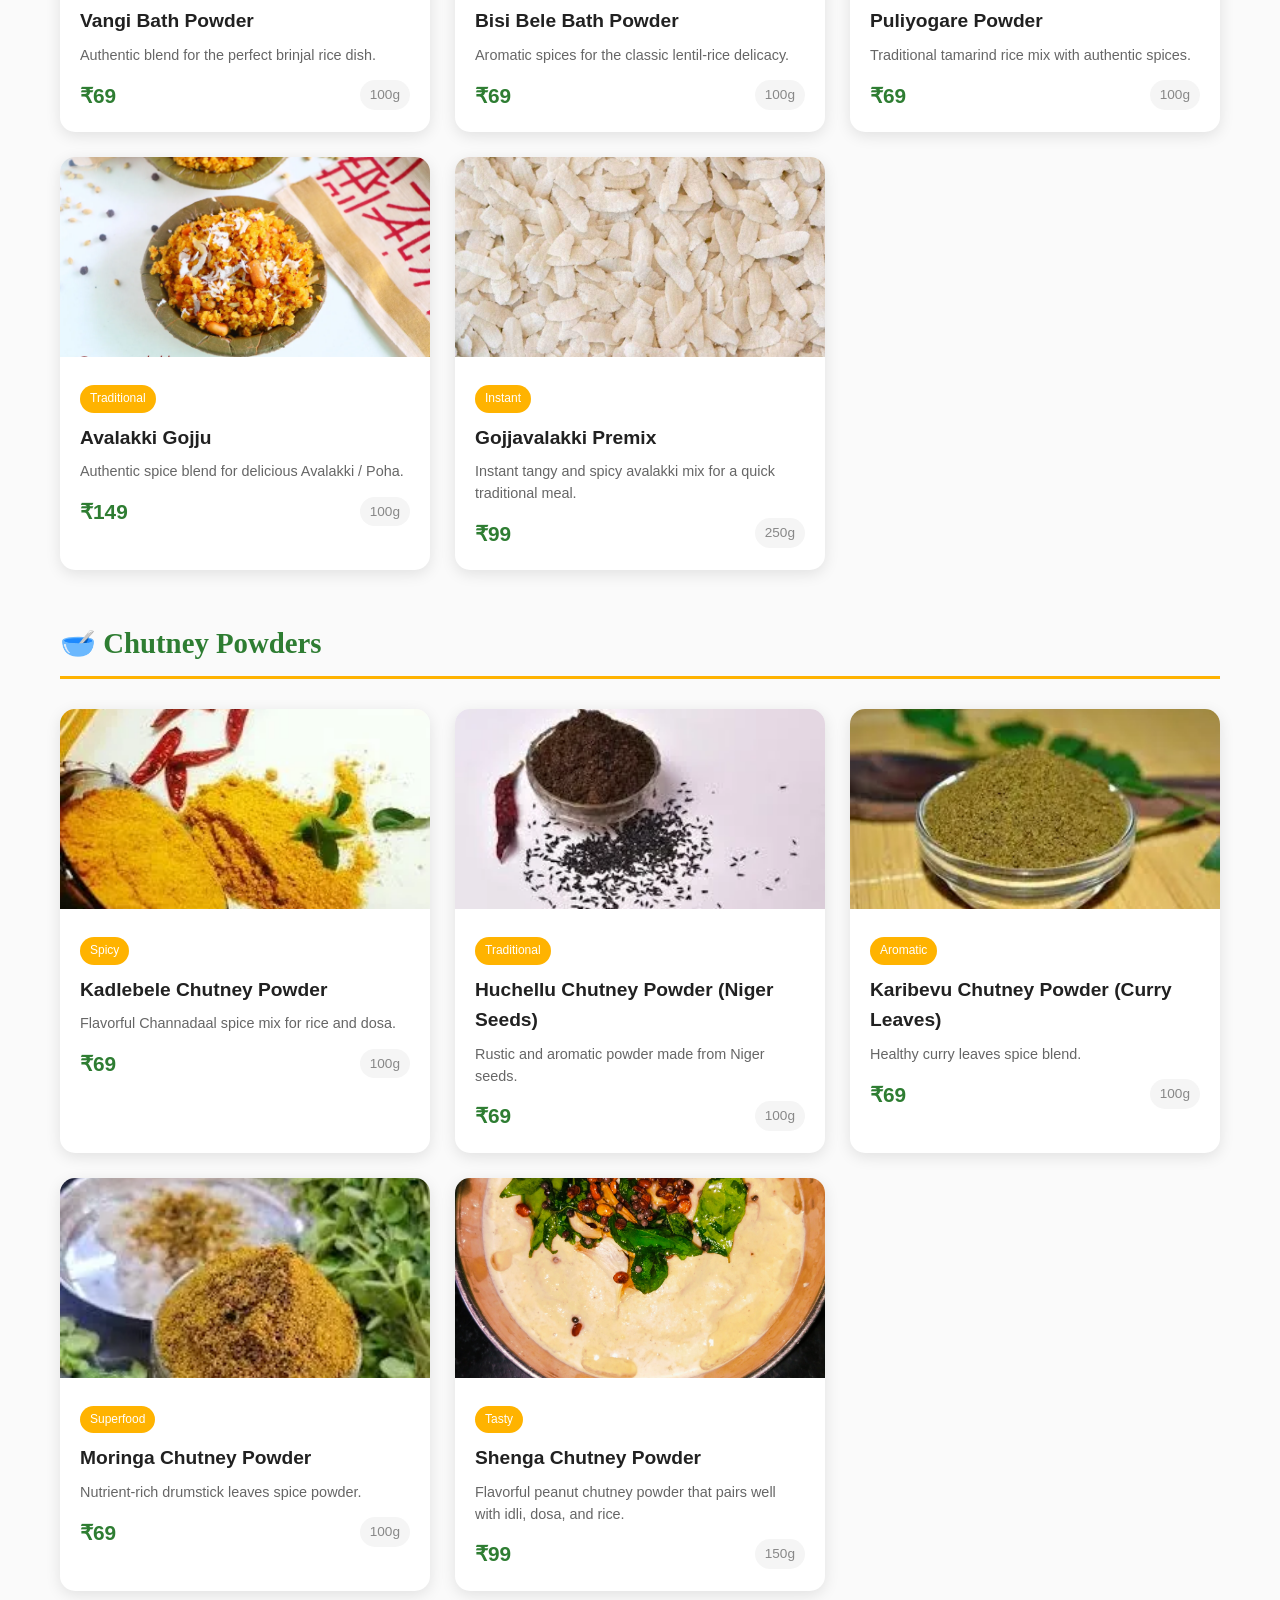
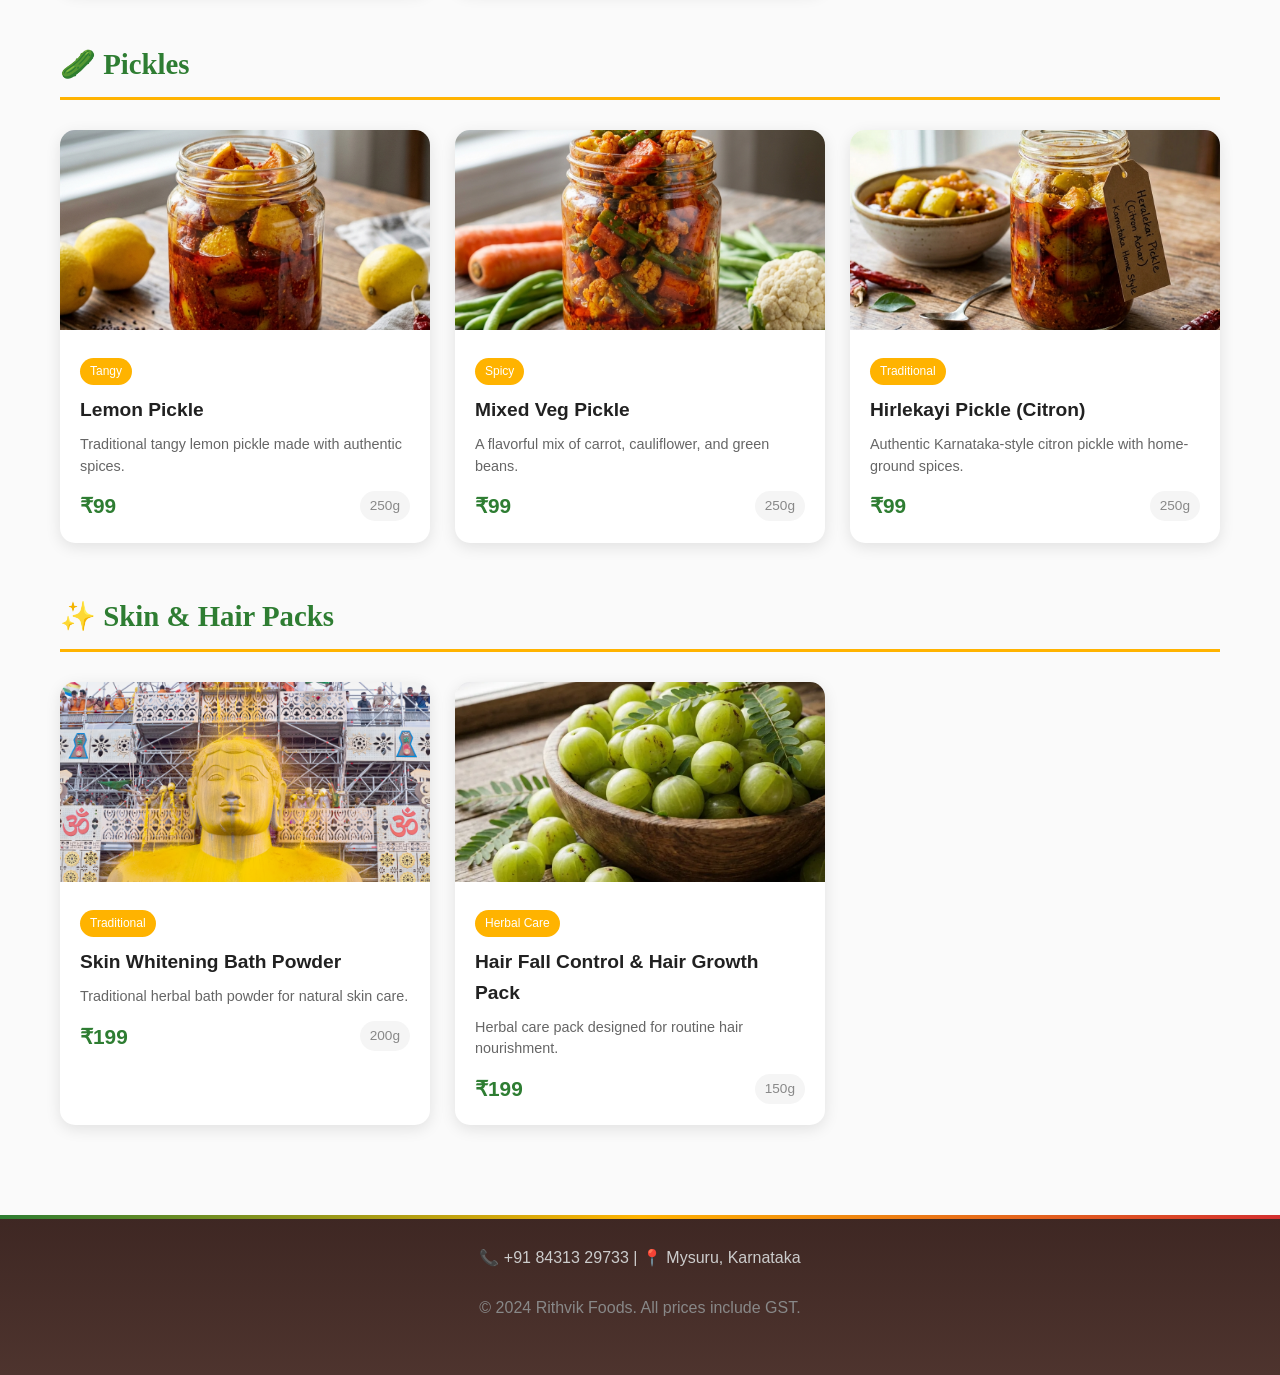
==== commit 3c8a647c: "Add 8 new products with images and pricing - Added new products across Masala, Health, Chutney, and " ====
--- a/catalogue.html
+++ b/catalogue.html
@@ -7,6 +7,11 @@
     <title>Product Catalogue | Rithvik Foods</title>
     <meta name="description"
         content="Browse our complete catalogue of authentic homemade Indian masala powders, spices, and pickles.">
+    <!-- Security Headers -->
+    <meta http-equiv="Content-Security-Policy" content="default-src 'self' data: https: 'unsafe-inline' 'unsafe-eval';">
+    <meta http-equiv="X-Content-Type-Options" content="nosniff">
+    <meta http-equiv="X-Frame-Options" content="DENY">
+    <meta name="referrer" content="strict-origin-when-cross-origin">
     <link rel="stylesheet" href="main.css">
     <link rel="preconnect" href="https://fonts.googleapis.com">
     <link rel="preconnect" href="https://fonts.gstatic.com" crossorigin>
@@ -290,6 +295,55 @@
                         </div>
                     </div>
                 </div>
+                <div class="catalogue-item">
+                    <img src="multigrain_atta.jpg" alt="Multigrain Atta">
+                    <div class="catalogue-item-info">
+                        <span class="badge">Nutritious</span>
+                        <h3>Multigrain Atta</h3>
+                        <p>Nutritious flour blend for soft and wholesome everyday rotis.</p>
+                        <div class="catalogue-price">
+                            <span class="price-tag">₹199</span>
+                            <span class="weight-tag">1kg</span>
+                        </div>
+                    </div>
+                </div>
+                <div class="catalogue-item">
+                    <img src="siridhanya_mix.jpg" alt="Siridhanya Mix">
+                    <div class="catalogue-item-info">
+                        <span class="badge">Healthy</span>
+                        <h3>Siridhanya Mix</h3>
+                        <p>Healthy millet-based mix for balanced daily nutrition.</p>
+                        <div class="catalogue-price">
+                            <span class="price-tag">₹149</span>
+                            <span class="weight-tag">500g</span>
+                        </div>
+                    </div>
+                </div>
+                <div class="catalogue-item">
+                    <img src="ragi_choco_mix.jpg" alt="Ragi Choco Mix">
+                    <div class="catalogue-item-info">
+                        <span class="badge">Kids Favorite</span>
+                        <h3>Ragi Choco Mix</h3>
+                        <p>Ragi and chocolate health drink mix for kids and adults.</p>
+                        <div class="catalogue-price">
+                            <span class="price-tag">₹199</span>
+                            <span class="weight-tag">250g</span>
+                        </div>
+                    </div>
+                </div>
+                <div class="catalogue-item">
+                    <!-- TODO: Replace placeholder image below manually -->
+                    <img src="amla_juice.webp" alt="Jave Godhi Flour">
+                    <div class="catalogue-item-info">
+                        <span class="badge">Wholesome</span>
+                        <h3>Jave Godhi Flour</h3>
+                        <p>Wholesome flour for regular home cooking.</p>
+                        <div class="catalogue-price">
+                            <span class="price-tag">₹149</span>
+                            <span class="weight-tag">500g</span>
+                        </div>
+                    </div>
+                </div>
             </div>
 
             <!-- Premix -->
@@ -360,6 +414,30 @@
                         </div>
                     </div>
                 </div>
+                <div class="catalogue-item">
+                    <img src="avalakki_gojju.webp" alt="Avalakki Gojju">
+                    <div class="catalogue-item-info">
+                        <span class="badge">Traditional</span>
+                        <h3>Avalakki Gojju</h3>
+                        <p>Authentic spice blend for delicious Avalakki / Poha.</p>
+                        <div class="catalogue-price">
+                            <span class="price-tag">₹149</span>
+                            <span class="weight-tag">100g</span>
+                        </div>
+                    </div>
+                </div>
+                <div class="catalogue-item">
+                    <img src="gojjavalakki_premix.jpg" alt="Gojjavalakki Premix">
+                    <div class="catalogue-item-info">
+                        <span class="badge">Instant</span>
+                        <h3>Gojjavalakki Premix</h3>
+                        <p>Instant tangy and spicy avalakki mix for a quick traditional meal.</p>
+                        <div class="catalogue-price">
+                            <span class="price-tag">₹99</span>
+                            <span class="weight-tag">250g</span>
+                        </div>
+                    </div>
+                </div>
             </div>
 
             <!-- Chutney Powders -->
@@ -413,6 +491,18 @@
                         </div>
                     </div>
                 </div>
+                <div class="catalogue-item">
+                    <img src="shenga_chutney.jpg" alt="Shenga Chutney Powder">
+                    <div class="catalogue-item-info">
+                        <span class="badge">Tasty</span>
+                        <h3>Shenga Chutney Powder</h3>
+                        <p>Flavorful peanut chutney powder that pairs well with idli, dosa, and rice.</p>
+                        <div class="catalogue-price">
+                            <span class="price-tag">₹99</span>
+                            <span class="weight-tag">150g</span>
+                        </div>
+                    </div>
+                </div>
             </div>
 
             <!-- Pickles -->
@@ -451,6 +541,36 @@
                         <div class="catalogue-price">
                             <span class="price-tag">₹99</span>
                             <span class="weight-tag">250g</span>
+                        </div>
+                    </div>
+                </div>
+            </div>
+
+            <!-- Skin & Hair Packs -->
+            <h2 class="category-title">✨ Skin & Hair Packs</h2>
+            <div class="catalogue-grid">
+                <div class="catalogue-item">
+                    <img src="skin_whitening_bath_powder.jpg" alt="Skin Whitening Bath Powder">
+                    <div class="catalogue-item-info">
+                        <span class="badge">Traditional</span>
+                        <h3>Skin Whitening Bath Powder</h3>
+                        <p>Traditional herbal bath powder for natural skin care.</p>
+                        <div class="catalogue-price">
+                            <span class="price-tag">₹199</span>
+                            <span class="weight-tag">200g</span>
+                        </div>
+                    </div>
+                </div>
+                <div class="catalogue-item">
+                    <!-- TODO: Replace placeholder image below manually -->
+                    <img src="amla_juice.webp" alt="Hair Fall Control & Hair Growth Pack">
+                    <div class="catalogue-item-info">
+                        <span class="badge">Herbal Care</span>
+                        <h3>Hair Fall Control & Hair Growth Pack</h3>
+                        <p>Herbal care pack designed for routine hair nourishment.</p>
+                        <div class="catalogue-price">
+                            <span class="price-tag">₹199</span>
+                            <span class="weight-tag">150g</span>
                         </div>
                     </div>
                 </div>
--- a/main.css
+++ b/main.css
@@ -14,6 +14,18 @@
     --text-light: #757575;
     --white: #FFFFFF;
 
+    /* Premium Spice Colors - FIXED: These were missing */
+    --cardamom: #2E7D32;
+    /* Green */
+    --turmeric: #FFB300;
+    /* Golden Yellow */
+    --chili: #D32F2F;
+    /* Red */
+    --saffron: #FF9800;
+    /* Orange */
+    --cream: #FFF8E1;
+    /* Cream */
+
     /* Typography */
     --font-heading: 'Playfair Display', serif;
     --font-body: 'Lato', sans-serif;
@@ -23,8 +35,16 @@
 }
 
 /* Reset & Base */
+* {
+    box-sizing: border-box;
+    margin: 0;
+    padding: 0;
+}
+
 html {
     scroll-behavior: smooth;
+    overflow-x: hidden;
+    width: 100%;
 }
 
 body {
@@ -34,6 +54,8 @@
     margin: 0;
     line-height: 1.6;
     overflow-x: hidden;
+    width: 100%;
+    position: relative;
 }
 
 h1,
@@ -66,6 +88,15 @@
     max-width: 1200px;
     margin: 0 auto;
     padding: 0 20px;
+    width: 100%;
+}
+
+@media (max-width: 768px) {
+    .container {
+        padding: 0 15px;
+        width: 100%;
+        max-width: 100%;
+    }
 }
 
 .text-center {
@@ -285,61 +316,305 @@
 /* Products Section */
 .products-section {
     padding: var(--section-padding);
-}
-
-/* Product Components */
+    background: linear-gradient(180deg, #FAFAFA 0%, #FFF8E1 50%, #FAFAFA 100%);
+}
+
+/* =====================================================
+   INDUSTRY-LEVEL PRODUCT CARDS - Premium 2024 Design
+   ===================================================== */
 .product-grid {
     display: grid;
-    grid-template-columns: repeat(auto-fill, minmax(280px, 1fr));
-    gap: 30px;
+    grid-template-columns: repeat(auto-fill, minmax(300px, 1fr));
+    gap: 35px;
+    perspective: 1000px;
 }
 
 .product-category-title {
     grid-column: 1 / -1;
     font-family: var(--font-heading);
-    color: var(--primary-color);
-    font-size: 1.8rem;
-    margin-top: 40px;
-    margin-bottom: 20px;
-    padding-bottom: 10px;
-    border-bottom: 2px solid #ddd;
-    text-align: left;
-}
-
+    font-size: 2.2rem;
+    margin-top: 50px;
+    margin-bottom: 30px;
+    padding: 20px 30px;
+    text-align: center;
+    position: relative;
+    background: linear-gradient(135deg, var(--primary-color), #1B5E20);
+    color: white;
+    border-radius: 16px;
+    box-shadow: 0 10px 30px rgba(46, 125, 50, 0.3);
+}
+
+.product-category-title::before {
+    content: '✦';
+    margin-right: 15px;
+    opacity: 0.8;
+}
+
+.product-category-title::after {
+    content: '✦';
+    margin-left: 15px;
+    opacity: 0.8;
+}
+
+/* Premium Product Card with 3D Effect */
 .product-card {
-    background-color: var(--white);
-    border-radius: 15px;
+    background: white;
+    border-radius: 20px;
     overflow: hidden;
-    box-shadow: 0 4px 10px rgba(0, 0, 0, 0.05);
-    transition: all 0.3s;
-    border: 1px solid #eee;
+    box-shadow:
+        0 10px 40px rgba(0, 0, 0, 0.08),
+        0 2px 10px rgba(0, 0, 0, 0.04);
+    transition: all 0.5s cubic-bezier(0.23, 1, 0.32, 1);
+    border: none;
     display: flex;
     flex-direction: column;
+    position: relative;
+    transform-style: preserve-3d;
+}
+
+/* Animated Gradient Border on Hover */
+.product-card::before {
+    content: '';
+    position: absolute;
+    top: -3px;
+    left: -3px;
+    right: -3px;
+    bottom: -3px;
+    background: linear-gradient(135deg, var(--primary-color), var(--turmeric), var(--chili), var(--saffron));
+    border-radius: 23px;
+    z-index: -1;
+    opacity: 0;
+    transition: opacity 0.4s ease;
+    background-size: 300% 300%;
+    animation: gradientRotate 3s ease infinite;
+}
+
+@keyframes gradientRotate {
+    0% {
+        background-position: 0% 50%;
+    }
+
+    50% {
+        background-position: 100% 50%;
+    }
+
+    100% {
+        background-position: 0% 50%;
+    }
+}
+
+.product-card:hover::before {
+    opacity: 1;
 }
 
 .product-card:hover {
-    box-shadow: 0 10px 20px rgba(0, 0, 0, 0.1);
-}
-
+    transform: translateY(-15px) rotateX(2deg);
+    box-shadow:
+        0 30px 60px rgba(0, 0, 0, 0.15),
+        0 10px 20px rgba(46, 125, 50, 0.2);
+}
+
+/* Product Image Container with Overlay */
+.product-card .product-img-wrapper {
+    position: relative;
+    overflow: hidden;
+}
+
+/* =====================================================
+   KEN BURNS VIDEO-LIKE ANIMATION EFFECT
+   ===================================================== */
 .product-img {
     width: 100%;
-    height: 200px;
+    height: 220px;
     object-fit: cover;
     display: block;
-}
-
+    transition: transform 0.6s ease, filter 0.4s ease;
+    animation: kenBurnsZoom 4s ease-in-out infinite alternate;
+    transform-origin: center center;
+}
+
+/* Ken Burns Zoom Animation - More Visible */
+@keyframes kenBurnsZoom {
+    0% {
+        transform: scale(1);
+    }
+
+    100% {
+        transform: scale(1.25) translateX(3%) translateY(-3%);
+    }
+}
+
+/* Different animations for variety */
+.product-card:nth-child(2n) .product-img {
+    animation: kenBurnsPanLeft 5s ease-in-out infinite alternate;
+}
+
+@keyframes kenBurnsPanLeft {
+    0% {
+        transform: scale(1.2) translateX(5%);
+    }
+
+    100% {
+        transform: scale(1.1) translateX(-5%);
+    }
+}
+
+.product-card:nth-child(3n) .product-img {
+    animation: kenBurnsPanUp 4.5s ease-in-out infinite alternate;
+}
+
+@keyframes kenBurnsPanUp {
+    0% {
+        transform: scale(1.15) translateY(5%);
+    }
+
+    100% {
+        transform: scale(1.2) translateY(-5%);
+    }
+}
+
+.product-card:nth-child(5n) .product-img {
+    animation: kenBurnsDiagonal 5s ease-in-out infinite alternate;
+}
+
+@keyframes kenBurnsDiagonal {
+    0% {
+        transform: scale(1.05) translate(-4%, 4%);
+    }
+
+    100% {
+        transform: scale(1.25) translate(4%, -4%);
+    }
+}
+
+/* Pause animation on hover for focus */
+.product-card:hover .product-img {
+    animation-play-state: paused;
+    transform: scale(1.1);
+    filter: brightness(1.05);
+}
+
+/* Premium Image Overlay with Subtle Gradient */
+.product-card::after {
+    content: '';
+    position: absolute;
+    top: 0;
+    left: 0;
+    width: 100%;
+    height: 220px;
+    background: linear-gradient(180deg,
+            rgba(255, 255, 255, 0.1) 0%,
+            transparent 30%,
+            transparent 70%,
+            rgba(0, 0, 0, 0.08) 100%);
+    pointer-events: none;
+}
+
+/* Video Play Icon Overlay */
+.product-card .product-img-wrapper::after {
+    content: '▶';
+    position: absolute;
+    bottom: 15px;
+    right: 15px;
+    width: 40px;
+    height: 40px;
+    background: rgba(0, 0, 0, 0.6);
+    border-radius: 50%;
+    display: flex;
+    align-items: center;
+    justify-content: center;
+    color: white;
+    font-size: 0.9rem;
+    opacity: 0;
+    transition: opacity 0.3s ease, transform 0.3s ease;
+    pointer-events: none;
+}
+
+.product-card:hover .product-img-wrapper::after {
+    opacity: 1;
+    transform: scale(1.1);
+}
+
+/* Product Info Section */
 .product-info {
-    padding: 20px;
+    padding: 25px;
     flex-grow: 1;
     display: flex;
     flex-direction: column;
     justify-content: space-between;
-}
-
+    background: linear-gradient(180deg, white 0%, #FAFAFA 100%);
+}
+
+/* Premium Badge with Ribbon Effect */
+.badge-natural {
+    display: inline-flex;
+    align-items: center;
+    gap: 6px;
+    background: linear-gradient(135deg, var(--primary-color) 0%, #43A047 100%);
+    color: white;
+    padding: 6px 14px;
+    border-radius: 25px;
+    font-size: 0.75rem;
+    text-transform: uppercase;
+    font-weight: 700;
+    letter-spacing: 1px;
+    box-shadow: 0 4px 12px rgba(46, 125, 50, 0.35);
+    position: relative;
+    overflow: hidden;
+}
+
+.badge-natural::after {
+    content: '';
+    position: absolute;
+    top: 0;
+    left: -100%;
+    width: 100%;
+    height: 100%;
+    background: linear-gradient(90deg, transparent, rgba(255, 255, 255, 0.3), transparent);
+    animation: shimmer 2s infinite;
+}
+
+@keyframes shimmer {
+    0% {
+        left: -100%;
+    }
+
+    100% {
+        left: 100%;
+    }
+}
+
+/* Product Title */
+.product-title {
+    font-size: 1.3rem;
+    font-weight: 700;
+    color: var(--secondary-color);
+    margin: 12px 0;
+    line-height: 1.4;
+}
+
+/* Price Display with Highlight */
+.product-info>div:has(span) {
+    background: linear-gradient(135deg, #F1F8E9, #E8F5E9);
+    margin: 15px -25px;
+    padding: 15px 25px;
+    border-top: 1px solid rgba(46, 125, 50, 0.1);
+    border-bottom: 1px solid rgba(46, 125, 50, 0.1);
+}
+
+/* Shipping Text */
 .shipping-text {
     font-size: 0.8rem;
-    color: #757575;
-    font-weight: 400;
+    color: #888;
+    font-weight: 500;
+    display: flex;
+    align-items: center;
+    gap: 5px;
+}
+
+.shipping-text::before {
+    content: '🚚';
+    font-size: 0.9rem;
 }
 
 /* Cart Icon in Navbar */
@@ -393,67 +668,115 @@
     text-align: center;
 }
 
-/* Cart Modal Specifics */
+/* Premium Cart Modal Styling */
 .cart-table {
     width: 100%;
     margin-bottom: 20px;
-    border-collapse: collapse;
-}
-
-.cart-table th,
+    border-collapse: separate;
+    border-spacing: 0;
+}
+
+.cart-table th {
+    padding: 12px 15px;
+    background: linear-gradient(135deg, var(--primary-color), #43A047);
+    color: white;
+    font-weight: 600;
+    text-transform: uppercase;
+    font-size: 0.85rem;
+    letter-spacing: 0.5px;
+}
+
+.cart-table th:first-child {
+    border-radius: 10px 0 0 0;
+}
+
+.cart-table th:last-child {
+    border-radius: 0 10px 0 0;
+}
+
 .cart-table td {
-    padding: 10px;
-    border-bottom: 1px solid #eee;
+    padding: 15px;
+    border-bottom: 1px solid #f0f0f0;
     text-align: left;
+    background: white;
+    transition: background 0.3s ease;
+}
+
+.cart-table tr:hover td {
+    background: #fafafa;
+}
+
+.cart-table tr:last-child td:first-child {
+    border-radius: 0 0 0 10px;
+}
+
+.cart-table tr:last-child td:last-child {
+    border-radius: 0 0 10px 0;
 }
 
 .cart-total-row {
-    font-weight: bold;
-    font-size: 1.1rem;
+    font-weight: 700;
+    font-size: 1.2rem;
     text-align: right;
-    margin-top: 10px;
+    margin-top: 15px;
+    padding: 15px;
+    background: linear-gradient(135deg, #E8F5E9, #C8E6C9);
+    border-radius: 12px;
+    color: var(--primary-color);
 }
 
 .btn-remove {
-    background: none;
-    border: none;
+    background: #ffebee;
+    border: 1px solid #ffcdd2;
     color: #d32f2f;
     cursor: pointer;
-    font-size: 0.9rem;
+    font-size: 0.85rem;
+    padding: 6px 12px;
+    border-radius: 6px;
+    transition: all 0.3s ease;
 }
 
 .btn-remove:hover {
-    text-decoration: underline;
-}
-
-/* Checkout Summary */
+    background: #d32f2f;
+    color: white;
+    border-color: #d32f2f;
+}
+
+/* Premium Checkout Summary */
 .checkout-summary {
-    background-color: #f9f9f9;
-    padding: 15px;
-    border-radius: 8px;
-    margin-bottom: 20px;
-    border: 1px solid #eee;
+    background: linear-gradient(145deg, #ffffff, #f9f9f9);
+    padding: 20px;
+    border-radius: 16px;
+    margin-bottom: 25px;
+    border: 2px solid #e8f5e9;
+    box-shadow: 0 4px 15px rgba(0, 0, 0, 0.05);
 }
 
 .checkout-item-row {
     display: flex;
     justify-content: space-between;
-    margin-bottom: 5px;
-    font-size: 0.9rem;
+    margin-bottom: 10px;
+    font-size: 0.95rem;
+    padding: 8px 0;
 }
 
 .checkout-divider {
-    height: 1px;
-    background-color: #ddd;
-    margin: 10px 0;
+    height: 2px;
+    background: linear-gradient(90deg, transparent, var(--turmeric), transparent);
+    margin: 15px 0;
+    border-radius: 2px;
 }
 
 .checkout-total {
     display: flex;
     justify-content: space-between;
-    font-weight: bold;
-    font-size: 1.1rem;
+    font-weight: 700;
+    font-size: 1.3rem;
     color: var(--primary-color);
+    padding: 15px;
+    background: linear-gradient(135deg, #E8F5E9, #C8E6C9);
+    border-radius: 12px;
+    margin-top: 10px;
 }
 
 /* Combo Banner */
@@ -537,15 +860,16 @@
     width: 100%;
 }
 
-/* Hidden Product Sections */
+/* Product Sections - Hidden until category selected */
 .product-section {
     display: none;
-    /* Hidden by default */
+    /* Hidden by default, shown when category is clicked */
     grid-template-columns: repeat(auto-fit, minmax(280px, 1fr));
     gap: 30px;
     animation: fadeIn 0.5s ease;
 }
 
+/* Show when active class is added via JavaScript */
 .product-section.active {
     display: grid;
 }
@@ -562,7 +886,9 @@
     }
 }
 
-/* Modal Styles */
+/* =====================================================
+   ULTRA-PREMIUM MODAL - Industry-Level 2024 Design
+   ===================================================== */
 .modal {
     display: none;
     position: fixed;
@@ -571,63 +897,246 @@
     top: 0;
     width: 100%;
     height: 100%;
-    background-color: rgba(0, 0, 0, 0.5);
-    backdrop-filter: blur(5px);
+    background: radial-gradient(ellipse at center, rgba(46, 125, 50, 0.25) 0%, rgba(0, 0, 0, 0.7) 100%);
+    backdrop-filter: blur(15px) saturate(180%);
+    -webkit-backdrop-filter: blur(15px) saturate(180%);
     align-items: center;
     justify-content: center;
-}
-
+    animation: modalFadeIn 0.4s ease;
+}
+
+/* Floating Spice Particles in Modal Background */
+.modal::before {
+    content: '🌿 🌶️ ✨ 🍃 💫';
+    position: absolute;
+    top: 10%;
+    left: 5%;
+    font-size: 2rem;
+    opacity: 0.15;
+    letter-spacing: 50px;
+    animation: floatIcons 15s ease-in-out infinite;
+    pointer-events: none;
+}
+
+.modal::after {
+    content: '✦ 🧂 🌿 ⭐ 🌶️';
+    position: absolute;
+    bottom: 15%;
+    right: 5%;
+    font-size: 1.5rem;
+    opacity: 0.1;
+    letter-spacing: 40px;
+    animation: floatIcons 12s ease-in-out infinite reverse;
+    pointer-events: none;
+}
+
+@keyframes floatIcons {
+
+    0%,
+    100% {
+        transform: translateY(0) rotate(0deg);
+    }
+
+    50% {
+        transform: translateY(-20px) rotate(5deg);
+    }
+}
+
+@keyframes modalFadeIn {
+    from {
+        opacity: 0;
+    }
+
+    to {
+        opacity: 1;
+    }
+}
+
+/* Ultra-Premium Modal Card */
 .modal-content {
-    background-color: var(--white);
-    padding: 30px;
-    border-radius: 15px;
-    width: 90%;
-    max-width: 500px;
-    position: relative;
-    box-shadow: 0 5px 30px rgba(0, 0, 0, 0.3);
-    animation: fadeIn 0.3s ease;
-    /* FIX: Mobile Scroll */
+    background: linear-gradient(145deg, #ffffff 0%, #f8f9fa 100%);
+    padding: 0;
+    border-radius: 28px;
+    width: 92%;
+    max-width: 520px;
+    position: relative;
+    box-shadow:
+        0 30px 60px rgba(0, 0, 0, 0.3),
+        0 15px 30px rgba(46, 125, 50, 0.15),
+        0 0 0 1px rgba(255, 255, 255, 0.3),
+        inset 0 2px 0 rgba(255, 255, 255, 1);
+    animation: modalBounceIn 0.5s cubic-bezier(0.68, -0.55, 0.265, 1.55);
     max-height: 90vh;
+    overflow: hidden;
+    transform-style: preserve-3d;
+}
+
+/* Decorative Corner Accents */
+.modal-content::before {
+    content: '';
+    position: absolute;
+    top: -2px;
+    left: -2px;
+    right: -2px;
+    bottom: -2px;
+    background: linear-gradient(135deg, var(--primary-color), var(--turmeric), var(--chili), var(--saffron), var(--primary-color));
+    background-size: 400% 400%;
+    border-radius: 30px;
+    z-index: -1;
+    animation: borderGlow 4s ease infinite;
+}
+
+@keyframes borderGlow {
+    0% {
+        background-position: 0% 50%;
+        opacity: 0.7;
+    }
+
+    50% {
+        background-position: 100% 50%;
+        opacity: 1;
+    }
+
+    100% {
+        background-position: 0% 50%;
+        opacity: 0.7;
+    }
+}
+
+@keyframes modalBounceIn {
+    0% {
+        opacity: 0;
+        transform: scale(0.8) translateY(100px) rotateX(10deg);
+    }
+
+    60% {
+        transform: scale(1.02) translateY(-10px) rotateX(-2deg);
+    }
+
+    100% {
+        opacity: 1;
+        transform: scale(1) translateY(0) rotateX(0);
+    }
+}
+
+@keyframes modalSlideUp {
+    from {
+        opacity: 0;
+        transform: translateY(50px) scale(0.95);
+    }
+
+    to {
+        opacity: 1;
+        transform: translateY(0) scale(1);
+    }
+}
+
+/* Modal Header with Gradient */
+.modal-content h2,
+.modal-content h3 {
+    background: linear-gradient(135deg, var(--primary-color), #FF9933);
+    color: white;
+    margin: 0;
+    padding: 25px 30px;
+    font-family: var(--font-heading);
+    font-size: 1.5rem;
+    border-radius: 24px 24px 0 0;
+    position: relative;
+    text-shadow: 0 2px 4px rgba(0, 0, 0, 0.2);
+}
+
+.modal-content h2::before,
+.modal-content h3::before {
+    content: '🌿';
+    margin-right: 10px;
+    font-size: 1.2rem;
+}
+
+/* Modal Body */
+.modal-body,
+.modal-content>div:not(:first-child) {
+    padding: 25px 30px;
+    max-height: calc(90vh - 150px);
     overflow-y: auto;
 }
 
+/* Premium Close Button */
 .close-btn {
     position: absolute;
-    top: 15px;
+    top: 20px;
     right: 20px;
-    font-size: 1.5rem;
+    width: 36px;
+    height: 36px;
+    background: rgba(255, 255, 255, 0.2);
+    border: 2px solid rgba(255, 255, 255, 0.4);
+    border-radius: 50%;
+    font-size: 1.2rem;
     cursor: pointer;
-    color: #aaa;
+    color: white;
+    display: flex;
+    align-items: center;
+    justify-content: center;
+    transition: all 0.3s ease;
+    z-index: 10;
 }
 
 .close-btn:hover {
-    color: #000;
-}
-
+    background: rgba(255, 255, 255, 0.3);
+    transform: rotate(90deg) scale(1.1);
+    border-color: white;
+}
+
+/* Premium Form Styling */
 .form-group {
     margin-bottom: 20px;
     text-align: left;
 }
 
 .form-group label {
-    display: block;
-    margin-bottom: 5px;
-    font-weight: 700;
+    display: flex;
+    align-items: center;
+    gap: 8px;
+    margin-bottom: 8px;
+    font-weight: 600;
     color: var(--secondary-color);
+    font-size: 0.95rem;
+}
+
+.form-group label::before {
+    content: '●';
+    color: var(--primary-color);
+    font-size: 0.5rem;
 }
 
 .form-group input,
-.form-group textarea {
+.form-group textarea,
+.form-group select {
     width: 100%;
-    padding: 10px;
-    border: 1px solid #ddd;
-    border-radius: 5px;
+    padding: 14px 16px;
+    border: 2px solid #e0e0e0;
+    border-radius: 12px;
     font-family: var(--font-body);
+    font-size: 1rem;
+    background: #fafafa;
+    transition: all 0.3s ease;
+}
+
+.form-group input:focus,
+.form-group textarea:focus,
+.form-group select:focus {
+    outline: none;
+    border-color: var(--primary-color);
+    background: white;
+    box-shadow: 0 0 0 4px rgba(46, 125, 50, 0.1);
+}
+
+.form-group input::placeholder {
+    color: #aaa;
 }
 
 .form-group textarea {
     resize: vertical;
-    height: 80px;
+    min-height: 100px;
 }
 
 /* Payment Options */
@@ -953,91 +1462,1291 @@
         }
     }
 
+    /* =====================================================
+       CREATIVE MOBILE PRODUCT CARDS - Premium Design
+       ===================================================== */
     .product-card {
         display: flex;
         flex-direction: column;
-        /* Vertical stack like desktop but smaller */
-        align-items: center;
+        align-items: stretch;
         height: auto;
-        /* Allow auto height */
-        min-height: 120px;
-        border-radius: 12px;
-        box-shadow: 0 2px 8px rgba(0, 0, 0, 0.08);
-    }
-
+        min-height: unset;
+        border-radius: 20px;
+        box-shadow:
+            0 8px 25px rgba(0, 0, 0, 0.12),
+            0 2px 8px rgba(46, 125, 50, 0.08);
+        background: linear-gradient(145deg, #ffffff 0%, #f8f9fa 100%);
+        border: 1px solid rgba(46, 125, 50, 0.1);
+        overflow: hidden;
+        position: relative;
+    }
+
+    /* Accent top border */
+    .product-card::before {
+        content: '';
+        position: absolute;
+        top: 0;
+        left: 0;
+        right: 0;
+        height: 4px;
+        background: linear-gradient(90deg, var(--primary-color), var(--turmeric), var(--saffron));
+        z-index: 5;
+    }
+
+    /* Image container with overlay */
     .product-img {
         width: 100%;
-        height: 180px;
-        /* Taller image */
-        min-height: auto;
-        max-height: none;
+        height: 200px;
         object-fit: cover;
-        border-radius: 12px 12px 0 0;
-        /* Rounded top corners */
-    }
-
+        border-radius: 0;
+        position: relative;
+    }
+
+    /* Gradient overlay on image */
+    .product-card::after {
+        content: '';
+        position: absolute;
+        top: 0;
+        left: 0;
+        width: 100%;
+        height: 200px;
+        background: linear-gradient(180deg,
+                transparent 0%,
+                transparent 60%,
+                rgba(0, 0, 0, 0.4) 100%);
+        pointer-events: none;
+        z-index: 2;
+    }
+
+    /* =====================================================
+       MOBILE PRODUCT CARDS WITH ANIMATION
+       Ken Burns effect enabled for mobile
+       ===================================================== */
+
+    /* Product info - clean styling */
     .product-info {
-        padding: 10px 15px;
+        padding: 15px;
         text-align: left;
         display: flex;
         flex-direction: column;
-        justify-content: center;
+        gap: 8px;
+        background: #ffffff;
+    }
+
+    /* Simple card styling */
+    .product-card {
+        transition: box-shadow 0.3s ease;
+        overflow: hidden;
+    }
+
+    .product-card:active {
+        box-shadow: 0 4px 15px rgba(0, 0, 0, 0.15);
+    }
+
+    /* Enable Ken Burns animation on mobile */
+    .product-img {
+        animation: kenBurnsZoom 6s ease-in-out infinite alternate !important;
+    }
+
+    .product-card:nth-child(2n) .product-img {
+        animation: kenBurnsPanLeft 7s ease-in-out infinite alternate !important;
+    }
+
+    .product-card:nth-child(3n) .product-img {
+        animation: kenBurnsPanUp 6.5s ease-in-out infinite alternate !important;
     }
 
     .product-title {
+        font-size: 1.1rem;
+        font-weight: 700;
+        color: var(--secondary-color);
+        margin-bottom: 5px;
+        line-height: 1.3;
+    }
+}
+
+/* Premium badge with glow */
+.badge-natural {
+    align-self: flex-start;
+    font-size: 0.7rem;
+    padding: 5px 12px;
+    border-radius: 20px;
+    background: linear-gradient(135deg, var(--primary-color), #43A047);
+    color: white;
+    font-weight: 600;
+    letter-spacing: 0.5px;
+    box-shadow: 0 3px 10px rgba(46, 125, 50, 0.3);
+    margin-bottom: 8px;
+}
+
+.quantity-wrapper {
+    justify-content: flex-start;
+    /* Align left */
+    margin-bottom: 8px;
+}
+
+.qty-btn {
+    width: 28px;
+    height: 28px;
+}
+
+.qty-btn {
+    width: 25px;
+    height: 25px;
+    font-size: 1rem;
+}
+
+.qty-display {
+    font-size: 1rem;
+    width: 15px;
+}
+
+.btn-whatsapp {
+    padding: 8px 10px;
+    font-size: 0.8rem;
+}
+
+/* Category Grid on Mobile */
+.category-grid {
+    grid-template-columns: repeat(2, 1fr);
+    gap: 10px;
+}
+
+.category-card {
+    height: 120px;
+}
+
+.category-card h3 {
+    font-size: 1.1rem;
+}
+}
+
+/* =====================================================
+   PREMIUM DESIGN ENHANCEMENTS - 2024
+   ===================================================== */
+
+/* Note: Premium spice color variables (--saffron, --turmeric, --chili, --cardamom, --cream)
+   are now defined in the main :root section at the top of this file */
+
+/* =====================================================
+   CTA BUTTON GROUP - Aligned Horizontally
+   ===================================================== */
+.cta-group {
+    display: flex;
+    flex-wrap: wrap;
+    gap: 15px;
+    justify-content: center;
+    align-items: center;
+    margin-top: 20px;
+}
+
+.cta-group .btn {
+    min-width: 180px;
+    text-align: center;
+}
+
+/* =====================================================
+   FOOD INDUSTRY THEMED DECORATIONS
+   ===================================================== */
+
+/* Spice Pattern Overlay for Hero */
+.hero::after {
+    content: '';
+    position: absolute;
+    bottom: 0;
+    left: 0;
+    width: 100%;
+    height: 150px;
+    background: url("data:image/svg+xml,%3Csvg xmlns='http://www.w3.org/2000/svg' viewBox='0 0 100 20'%3E%3Cpath fill='%23FFF8E1' opacity='0.1' d='M0,10 Q25,0 50,10 T100,10 L100,20 L0,20 Z'/%3E%3C/svg%3E");
+    background-size: 200px 100%;
+    animation: waveFlow 8s linear infinite;
+    pointer-events: none;
+    z-index: 1;
+}
+
+@keyframes waveFlow {
+    0% {
+        background-position: 0 0;
+    }
+
+    100% {
+        background-position: 200px 0;
+    }
+}
+
+/* Floating Spice Icons */
+.products-section {
+    position: relative;
+}
+
+.products-section::before {
+    content: '🌶️ 🍃 🧂 ✨';
+    position: absolute;
+    top: 20px;
+    right: 30px;
+    font-size: 1.5rem;
+    opacity: 0.15;
+    letter-spacing: 10px;
+    pointer-events: none;
+}
+
+/* Food Powder Texture Background for Story */
+.story-section {
+    background-image:
+        radial-gradient(circle at 20% 80%, rgba(255, 179, 0, 0.05) 0%, transparent 30%),
+        radial-gradient(circle at 80% 20%, rgba(46, 125, 50, 0.05) 0%, transparent 30%),
+        linear-gradient(180deg, var(--bg-light) 0%, var(--cream) 100%);
+}
+
+/* Traditional Indian Pattern Border */
+.products-section::after {
+    content: '';
+    position: absolute;
+    top: 0;
+    left: 50%;
+    transform: translateX(-50%);
+    width: 200px;
+    height: 4px;
+    background: repeating-linear-gradient(90deg,
+            var(--cardamom) 0px,
+            var(--cardamom) 10px,
+            var(--turmeric) 10px,
+            var(--turmeric) 20px,
+            var(--chili) 20px,
+            var(--chili) 30px);
+    border-radius: 2px;
+}
+
+/* Organic Badge Enhancement - Leaf Style */
+.badge-natural::before {
+    content: '🌿 ';
+    font-size: 0.7rem;
+}
+
+/* Animated Gradient Background for Hero */
+.hero {
+    background: linear-gradient(135deg,
+            rgba(46, 125, 50, 0.85),
+            rgba(255, 153, 51, 0.7),
+            rgba(216, 67, 21, 0.6)),
+        url('hero-bg.png');
+    background-size: cover, 400% 400%;
+    animation: gradientShift 15s ease infinite;
+    position: relative;
+    overflow: hidden;
+}
+
+@keyframes gradientShift {
+    0% {
+        background-position: center, 0% 50%;
+    }
+
+    50% {
+        background-position: center, 100% 50%;
+    }
+
+    100% {
+        background-position: center, 0% 50%;
+    }
+}
+
+/* Floating Particles Effect */
+.hero::before {
+    content: '';
+    position: absolute;
+    top: 0;
+    left: 0;
+    width: 100%;
+    height: 100%;
+    background-image:
+        radial-gradient(circle, rgba(255, 179, 0, 0.3) 2px, transparent 2px),
+        radial-gradient(circle, rgba(255, 255, 255, 0.2) 1px, transparent 1px);
+    background-size: 100px 100px, 50px 50px;
+    animation: floatParticles 20s linear infinite;
+    pointer-events: none;
+}
+
+@keyframes floatParticles {
+    0% {
+        transform: translateY(0) translateX(0);
+    }
+
+    100% {
+        transform: translateY(-100px) translateX(50px);
+    }
+}
+
+/* Glassmorphism Hero Content */
+.hero-content {
+    background: rgba(0, 0, 0, 0.3);
+    backdrop-filter: blur(10px);
+    -webkit-backdrop-filter: blur(10px);
+    border: 1px solid rgba(255, 255, 255, 0.2);
+    border-radius: 25px;
+    padding: 50px 60px;
+    box-shadow: 0 8px 32px rgba(0, 0, 0, 0.3);
+}
+
+/* Enhanced Section Titles with Gradient */
+.section-title {
+    background: linear-gradient(135deg, var(--cardamom), var(--saffron));
+    -webkit-background-clip: text;
+    -webkit-text-fill-color: transparent;
+    background-clip: text;
+    position: relative;
+}
+
+.section-title::after {
+    background: linear-gradient(90deg, var(--turmeric), var(--chili), var(--cardamom));
+    height: 4px;
+    border-radius: 2px;
+}
+
+/* Wave Section Dividers */
+.story-section {
+    position: relative;
+    background: linear-gradient(180deg, var(--bg-light) 0%, var(--cream) 100%);
+}
+
+.story-section::after {
+    content: '';
+    position: absolute;
+    bottom: -50px;
+    left: 0;
+    width: 100%;
+    height: 100px;
+    background: url("data:image/svg+xml,%3Csvg xmlns='http://www.w3.org/2000/svg' viewBox='0 0 1440 100'%3E%3Cpath fill='%23FFF8E1' d='M0,50 C360,100 720,0 1440,50 L1440,100 L0,100 Z'/%3E%3C/svg%3E");
+    background-size: cover;
+    z-index: 1;
+}
+
+/* Premium Benefits Section */
+.benefits-section {
+    background: linear-gradient(135deg, var(--cream) 0%, #FFFDE7 50%, var(--cream) 100%);
+    position: relative;
+    clip-path: none;
+    padding-top: 100px;
+}
+
+.benefits-section::before {
+    content: '🌿';
+    position: absolute;
+    top: 30px;
+    left: 50%;
+    transform: translateX(-50%);
+    font-size: 3rem;
+    opacity: 0.3;
+    animation: pulse 3s ease-in-out infinite;
+}
+
+@keyframes pulse {
+
+    0%,
+    100% {
+        transform: translateX(-50%) scale(1);
+        opacity: 0.3;
+    }
+
+    50% {
+        transform: translateX(-50%) scale(1.1);
+        opacity: 0.5;
+    }
+}
+
+/* Enhanced Benefit Cards with Glassmorphism */
+.benefit-card {
+    background: linear-gradient(145deg, rgba(255, 255, 255, 0.9), rgba(255, 248, 225, 0.8));
+    border: 1px solid rgba(255, 179, 0, 0.2);
+    box-shadow: 0 8px 32px rgba(46, 125, 50, 0.1),
+        inset 0 1px 0 rgba(255, 255, 255, 0.8);
+    transition: all 0.4s cubic-bezier(0.175, 0.885, 0.32, 1.275);
+}
+
+.benefit-card:hover {
+    transform: translateY(-10px) scale(1.02);
+    box-shadow: 0 20px 40px rgba(46, 125, 50, 0.2);
+    border-color: var(--turmeric);
+}
+
+.benefit-icon {
+    background: linear-gradient(135deg, var(--cardamom), var(--saffron));
+    -webkit-background-clip: text;
+    -webkit-text-fill-color: transparent;
+    background-clip: text;
+    filter: drop-shadow(2px 2px 4px rgba(0, 0, 0, 0.1));
+}
+
+/* Premium Product Cards */
+.product-card {
+    background: linear-gradient(145deg, #ffffff, #fafafa);
+    border: 1px solid rgba(0, 0, 0, 0.05);
+    box-shadow: 0 4px 20px rgba(0, 0, 0, 0.08);
+    transition: all 0.4s ease;
+    position: relative;
+    overflow: hidden;
+}
+
+.product-card::before {
+    content: '';
+    position: absolute;
+    top: 0;
+    left: -100%;
+    width: 100%;
+    height: 100%;
+    background: linear-gradient(90deg, transparent, rgba(255, 179, 0, 0.1), transparent);
+    transition: left 0.5s ease;
+}
+
+.product-card:hover::before {
+    left: 100%;
+}
+
+.product-card:hover {
+    transform: translateY(-8px);
+    box-shadow: 0 15px 40px rgba(46, 125, 50, 0.15);
+    border-color: rgba(255, 179, 0, 0.3);
+}
+
+/* Enhanced Product Image */
+.product-img {
+    transition: transform 0.5s ease;
+}
+
+.product-card:hover .product-img {
+    transform: scale(1.05);
+}
+
+/* Premium Badge Styling */
+.badge-natural {
+    background: linear-gradient(135deg, var(--cardamom), #43A047);
+    color: white;
+    font-weight: 600;
+    letter-spacing: 0.5px;
+    box-shadow: 0 2px 8px rgba(46, 125, 50, 0.3);
+}
+
+/* Category Cards Enhancement */
+.category-card {
+    position: relative;
+    overflow: hidden;
+}
+
+.category-card::after {
+    content: '';
+    position: absolute;
+    bottom: 0;
+    left: 0;
+    width: 100%;
+    height: 50%;
+    background: linear-gradient(to top, rgba(0, 0, 0, 0.7), transparent);
+    transition: height 0.3s ease;
+}
+
+.category-card:hover::after {
+    height: 100%;
+    background: linear-gradient(to top, rgba(46, 125, 50, 0.8), rgba(255, 153, 51, 0.4));
+}
+
+.category-card h3 {
+    z-index: 2;
+    transition: transform 0.3s ease;
+}
+
+.category-card:hover h3 {
+    transform: translate(-50%, -50%) scale(1.1);
+}
+
+/* Combo Banner Enhancement */
+.combo-banner {
+    background: linear-gradient(135deg, var(--cardamom) 0%, var(--saffron) 50%, var(--chili) 100%);
+    background-size: 200% 200%;
+    animation: gradientFlow 5s ease infinite;
+    position: relative;
+    overflow: hidden;
+}
+
+.combo-banner::before {
+    content: '✨';
+    position: absolute;
+    left: 20px;
+    top: 50%;
+    transform: translateY(-50%);
+    font-size: 2rem;
+    animation: sparkle 2s ease-in-out infinite;
+}
+
+@keyframes gradientFlow {
+    0% {
+        background-position: 0% 50%;
+    }
+
+    50% {
+        background-position: 100% 50%;
+    }
+
+    100% {
+        background-position: 0% 50%;
+    }
+}
+
+@keyframes sparkle {
+
+    0%,
+    100% {
+        opacity: 0.5;
+        transform: translateY(-50%) scale(1);
+    }
+
+    50% {
+        opacity: 1;
+        transform: translateY(-50%) scale(1.2);
+    }
+}
+
+/* Enhanced Buttons */
+.btn-primary {
+    background: linear-gradient(135deg, var(--cardamom), #1B5E20);
+    border: none;
+    position: relative;
+    overflow: hidden;
+    z-index: 1;
+}
+
+.btn-primary::before {
+    content: '';
+    position: absolute;
+    top: 0;
+    left: -100%;
+    width: 100%;
+    height: 100%;
+    background: linear-gradient(90deg, transparent, rgba(255, 255, 255, 0.3), transparent);
+    transition: left 0.5s ease;
+    z-index: -1;
+}
+
+.btn-primary:hover::before {
+    left: 100%;
+}
+
+.btn-whatsapp {
+    background: linear-gradient(135deg, #25D366, #128C7E);
+    border: none;
+    position: relative;
+    overflow: hidden;
+}
+
+.btn-whatsapp:hover {
+    background: linear-gradient(135deg, #128C7E, #075E54);
+    transform: translateY(-3px);
+    box-shadow: 0 6px 20px rgba(37, 211, 102, 0.4);
+}
+
+/* Premium Footer */
+.footer {
+    background: linear-gradient(180deg, #3E2723, var(--secondary-color));
+    position: relative;
+}
+
+.footer::before {
+    content: '';
+    position: absolute;
+    top: 0;
+    left: 0;
+    right: 0;
+    height: 4px;
+    background: linear-gradient(90deg, var(--cardamom), var(--turmeric), var(--chili), var(--saffron));
+}
+
+/* Thank You Section Enhancement */
+.thank-you-section {
+    background: linear-gradient(180deg, #fdfbf7, var(--cream));
+    position: relative;
+}
+
+.thank-you-section::before {
+    content: '';
+    position: absolute;
+    top: 0;
+    left: 50%;
+    transform: translateX(-50%);
+    width: 100px;
+    height: 3px;
+    background: linear-gradient(90deg, var(--turmeric), var(--cardamom));
+    border-radius: 2px;
+}
+
+/* Smooth Scroll Reveal Animation */
+.animate-on-scroll {
+    opacity: 0;
+    transform: translateY(30px);
+    transition: opacity 0.8s ease-out, transform 0.8s ease-out;
+}
+
+.animate-on-scroll.visible {
+    opacity: 1;
+    transform: translateY(0);
+}
+
+/* Mobile Responsive Adjustments for Premium Styles */
+@media (max-width: 768px) {
+    .hero-content {
+        padding: 25px 20px;
+        margin: 0 10px;
+        border-radius: 16px;
+    }
+
+    .hero-content h1 {
+        font-size: 1.8rem;
+        line-height: 1.3;
+    }
+
+    .hero-tagline {
+        font-size: 0.95rem;
+    }
+
+    .hero::before {
+        background-size: 60px 60px, 30px 30px;
+        opacity: 0.5;
+    }
+
+    /* Disable heavy animations on mobile for performance */
+    .hero::after,
+    .modal::before,
+    .modal::after {
+        display: none;
+    }
+
+    /* Reduce Ken Burns animation on mobile */
+    .product-img {
+        animation: none !important;
+        transform: scale(1) !important;
+    }
+
+    /* Simpler hover effect on mobile */
+    .product-card:hover {
+        transform: translateY(-5px);
+        box-shadow: 0 10px 25px rgba(0, 0, 0, 0.1);
+    }
+
+    .product-card::before {
+        display: none;
+    }
+
+    /* Modal Optimization for Mobile */
+    .modal-content {
+        width: 95%;
+        max-width: none;
+        margin: 10px;
+        border-radius: 16px;
+        max-height: 85vh;
+    }
+
+    .modal-content h2,
+    .modal-content h3 {
+        padding: 18px 20px;
+        font-size: 1.2rem;
+        border-radius: 16px 16px 0 0;
+    }
+
+    .modal-content::before {
+        display: none;
+    }
+
+    .close-btn {
+        width: 32px;
+        height: 32px;
+        top: 15px;
+        right: 15px;
         font-size: 1rem;
-        margin-bottom: 5px;
-    }
-
-    .badge-natural {
-        align-self: flex-start;
+    }
+
+    /* Form inputs - Larger touch targets */
+    .form-group input,
+    .form-group textarea,
+    .form-group select {
+        padding: 12px 14px;
+        font-size: 16px;
+        /* Prevents iOS zoom */
+        border-radius: 10px;
+    }
+
+    /* Payment options stack on mobile */
+    .payment-options {
+        flex-direction: column;
+        gap: 10px;
+    }
+
+    .payment-option {
+        padding: 14px;
+    }
+
+    /* Cart table optimization */
+    .cart-table th,
+    .cart-table td {
+        padding: 10px 8px;
+        font-size: 0.85rem;
+    }
+
+    .cart-total-row {
+        padding: 12px;
+        font-size: 1.1rem;
+    }
+
+    .benefits-section::before {
+        font-size: 1.5rem;
+        top: 10px;
+    }
+
+    .combo-banner::before {
+        display: none;
+    }
+
+    /* CTA Buttons on Mobile */
+    .cta-group {
+        flex-direction: column;
+        gap: 10px;
+        width: 100%;
+    }
+
+    .cta-group .btn {
+        width: 100%;
+        min-width: unset;
+        padding: 12px 20px;
+        font-size: 0.9rem;
+    }
+
+    /* Product Category Title */
+    .product-category-title {
+        font-size: 1.4rem;
+        padding: 15px 20px;
+        margin-top: 30px;
+        margin-bottom: 20px;
+    }
+
+    .product-category-title::before,
+    .product-category-title::after {
+        display: none;
+    }
+
+    /* Hide decorative elements */
+    .products-section::before,
+    .products-section::after {
+        display: none;
+    }
+
+    /* Section title adjustments */
+    .section-title {
+        font-size: 1.6rem;
+    }
+
+    /* Quantity controls */
+    .quantity-wrapper {
+        gap: 8px;
+    }
+
+    .qty-btn {
+        width: 32px;
+        height: 32px;
+        font-size: 1rem;
+    }
+
+    /* Footer optimization */
+    .footer {
+        padding: 40px 15px 15px;
+    }
+
+    .footer-content {
+        gap: 25px;
+    }
+
+    /* Thank you section */
+    .thank-you-section {
+        padding: 50px 15px;
+    }
+}
+
+/* Extra small devices (phones in portrait) */
+@media (max-width: 480px) {
+    .hero-content h1 {
+        font-size: 1.5rem;
+    }
+
+    .product-grid {
+        grid-template-columns: 1fr;
+        gap: 20px;
+    }
+
+    .product-img {
+        height: 200px;
+    }
+
+    .product-info {
+        padding: 15px;
+    }
+
+    .product-title {
+        font-size: 1.1rem;
+    }
+
+    .category-grid {
+        grid-template-columns: 1fr 1fr;
+        gap: 8px;
+    }
+
+    .category-card {
+        height: 100px;
+    }
+
+    .category-card h3 {
+        font-size: 0.9rem;
+    }
+
+    .modal-content {
+        width: 98%;
+        margin: 5px;
+    }
+
+    .btn-whatsapp {
+        padding: 10px 15px;
+        font-size: 0.85rem;
+    }
+}
+
+/* =====================================================
+   ELITE DESIGN ENHANCEMENTS - World-Class 2024
+   ===================================================== */
+
+/* ----- ANIMATED HERO OVERLAY ----- */
+.hero::before {
+    content: '';
+    position: absolute;
+    top: 0;
+    left: 0;
+    right: 0;
+    bottom: 0;
+    background: linear-gradient(135deg,
+            rgba(46, 125, 50, 0.3) 0%,
+            rgba(255, 179, 0, 0.2) 50%,
+            rgba(211, 47, 47, 0.15) 100%);
+    background-size: 400% 400%;
+    animation: heroGradientFlow 15s ease infinite;
+    z-index: 1;
+    pointer-events: none;
+}
+
+@keyframes heroGradientFlow {
+    0% {
+        background-position: 0% 50%;
+    }
+
+    50% {
+        background-position: 100% 50%;
+    }
+
+    100% {
+        background-position: 0% 50%;
+    }
+}
+
+.hero-content {
+    position: relative;
+    z-index: 2;
+}
+
+/* ----- FLOATING PARTICLES ----- */
+.hero::after {
+    content: '';
+    position: absolute;
+    top: 0;
+    left: 0;
+    right: 0;
+    bottom: 0;
+    background-image:
+        radial-gradient(circle at 20% 30%, rgba(255, 179, 0, 0.4) 0%, transparent 8%),
+        radial-gradient(circle at 80% 70%, rgba(46, 125, 50, 0.3) 0%, transparent 6%),
+        radial-gradient(circle at 60% 20%, rgba(255, 255, 255, 0.3) 0%, transparent 4%),
+        radial-gradient(circle at 30% 80%, rgba(211, 47, 47, 0.25) 0%, transparent 5%),
+        radial-gradient(circle at 90% 40%, rgba(255, 179, 0, 0.3) 0%, transparent 7%);
+    animation: floatParticles 20s ease-in-out infinite;
+    z-index: 1;
+    pointer-events: none;
+}
+
+@keyframes floatParticles {
+
+    0%,
+    100% {
+        transform: translateY(0) translateX(0);
+        opacity: 0.8;
+    }
+
+    25% {
+        transform: translateY(-20px) translateX(10px);
+        opacity: 1;
+    }
+
+    50% {
+        transform: translateY(-10px) translateX(-15px);
+        opacity: 0.9;
+    }
+
+    75% {
+        transform: translateY(-25px) translateX(5px);
+        opacity: 1;
+    }
+}
+
+/* ----- HERO TEXT REVEAL ANIMATION ----- */
+.hero-content h1 {
+    animation: textReveal 1.2s cubic-bezier(0.4, 0, 0.2, 1) forwards;
+    opacity: 0;
+    transform: translateY(30px);
+}
+
+.hero-tagline {
+    animation: textReveal 1.2s cubic-bezier(0.4, 0, 0.2, 1) 0.3s forwards;
+    opacity: 0;
+    transform: translateY(20px);
+}
+
+.cta-group {
+    animation: textReveal 1.2s cubic-bezier(0.4, 0, 0.2, 1) 0.6s forwards;
+    opacity: 0;
+    transform: translateY(20px);
+}
+
+@keyframes textReveal {
+    to {
+        opacity: 1;
+        transform: translateY(0);
+    }
+}
+
+/* ----- TRUST BADGES STRIP ----- */
+.trust-badges {
+    display: flex;
+    justify-content: center;
+    flex-wrap: wrap;
+    gap: 20px;
+    padding: 25px 20px;
+    background: linear-gradient(135deg, #ffffff 0%, #f8f9fa 100%);
+    border-bottom: 3px solid transparent;
+    border-image: linear-gradient(90deg, var(--cardamom), var(--turmeric), var(--chili), var(--saffron)) 1;
+    box-shadow: 0 4px 20px rgba(0, 0, 0, 0.08);
+}
+
+.trust-badge {
+    display: flex;
+    align-items: center;
+    gap: 8px;
+    padding: 10px 20px;
+    background: linear-gradient(135deg, #ffffff, #f5f5f5);
+    border-radius: 50px;
+    font-size: 0.9rem;
+    font-weight: 600;
+    color: var(--secondary-color);
+    box-shadow: 0 2px 10px rgba(0, 0, 0, 0.08);
+    transition: all 0.3s ease;
+    border: 1px solid rgba(46, 125, 50, 0.1);
+}
+
+.trust-badge:hover {
+    transform: translateY(-3px);
+    box-shadow: 0 6px 20px rgba(46, 125, 50, 0.15);
+    border-color: var(--cardamom);
+}
+
+.trust-badge .icon {
+    font-size: 1.3rem;
+}
+
+/* ----- ENHANCED PRODUCT CARD GLOW ----- */
+.product-card {
+    transition: all 0.4s cubic-bezier(0.4, 0, 0.2, 1);
+}
+
+.product-card:hover {
+    transform: translateY(-12px) scale(1.02);
+    box-shadow:
+        0 20px 50px rgba(46, 125, 50, 0.2),
+        0 0 40px rgba(255, 179, 0, 0.1);
+}
+
+/* ----- IMAGE SHIMMER EFFECT ON HOVER ----- */
+.product-card .product-img {
+    position: relative;
+    overflow: hidden;
+}
+
+.product-card::before {
+    content: '';
+    position: absolute;
+    top: 0;
+    left: -100%;
+    width: 100%;
+    height: 220px;
+    background: linear-gradient(90deg,
+            transparent,
+            rgba(255, 255, 255, 0.4),
+            transparent);
+    z-index: 10;
+    transition: left 0.6s ease;
+}
+
+.product-card:hover::before {
+    left: 100%;
+}
+
+/* ----- PULSING ADD TO CART BUTTON ----- */
+.btn-whatsapp {
+    position: relative;
+    overflow: hidden;
+    transition: all 0.3s ease;
+}
+
+.btn-whatsapp::after {
+    content: '';
+    position: absolute;
+    top: 50%;
+    left: 50%;
+    width: 0;
+    height: 0;
+    background: rgba(255, 255, 255, 0.3);
+    border-radius: 50%;
+    transform: translate(-50%, -50%);
+    transition: width 0.6s ease, height 0.6s ease;
+}
+
+.btn-whatsapp:hover::after {
+    width: 300px;
+    height: 300px;
+}
+
+.btn-whatsapp:hover {
+    box-shadow: 0 0 20px rgba(37, 211, 102, 0.5);
+}
+
+/* ----- BADGE SPARKLE ANIMATION ----- */
+.badge-natural {
+    position: relative;
+    overflow: hidden;
+}
+
+.badge-natural::before {
+    content: '✦';
+    position: absolute;
+    right: -20px;
+    top: 50%;
+    transform: translateY(-50%);
+    font-size: 0.6rem;
+    opacity: 0;
+    animation: badgeSparkle 2s ease-in-out infinite;
+}
+
+@keyframes badgeSparkle {
+
+    0%,
+    100% {
+        opacity: 0;
+        right: -20px;
+    }
+
+    50% {
+        opacity: 1;
+        right: 8px;
+    }
+}
+
+/* ----- STICKY NAVBAR WITH BLUR ----- */
+.navbar.scrolled {
+    position: fixed;
+    background: rgba(78, 52, 46, 0.95);
+    backdrop-filter: blur(10px);
+    box-shadow: 0 4px 20px rgba(0, 0, 0, 0.15);
+    padding: 10px 0;
+    transition: all 0.3s ease;
+}
+
+/* ----- SCROLL REVEAL ANIMATION ----- */
+.animate-on-scroll {
+    opacity: 0;
+    transform: translateY(40px);
+    transition: opacity 0.8s cubic-bezier(0.4, 0, 0.2, 1),
+        transform 0.8s cubic-bezier(0.4, 0, 0.2, 1);
+}
+
+.animate-on-scroll.visible {
+    opacity: 1;
+    transform: translateY(0);
+}
+
+/* ----- SECTION TITLE GRADIENT ----- */
+.section-title {
+    background: linear-gradient(135deg, var(--secondary-color), var(--cardamom));
+    -webkit-background-clip: text;
+    -webkit-text-fill-color: transparent;
+    background-clip: text;
+}
+
+.section-title::after {
+    background: linear-gradient(90deg, var(--turmeric), var(--cardamom), var(--chili));
+    height: 4px;
+    border-radius: 2px;
+}
+
+/* ----- PREMIUM CATEGORY CARDS ----- */
+.category-card {
+    position: relative;
+    overflow: hidden;
+    transition: all 0.4s cubic-bezier(0.4, 0, 0.2, 1);
+}
+
+.category-card::before {
+    content: '';
+    position: absolute;
+    top: 0;
+    left: 0;
+    right: 0;
+    bottom: 0;
+    background: linear-gradient(180deg,
+            transparent 0%,
+            rgba(46, 125, 50, 0.7) 100%);
+    opacity: 0;
+    transition: opacity 0.4s ease;
+    z-index: 1;
+}
+
+.category-card:hover::before {
+    opacity: 1;
+}
+
+.category-card:hover {
+    transform: scale(1.05);
+    box-shadow: 0 15px 40px rgba(0, 0, 0, 0.2);
+}
+
+.category-card h3 {
+    z-index: 2;
+    transition: transform 0.4s ease;
+}
+
+.category-card:hover h3 {
+    transform: translate(-50%, -50%) scale(1.1);
+}
+
+/* ----- COMBO BANNER ENHANCEMENT ----- */
+.combo-banner {
+    position: relative;
+    overflow: hidden;
+    background: linear-gradient(135deg, var(--cardamom), var(--turmeric), var(--saffron));
+    background-size: 300% 300%;
+    animation: comboBannerFlow 5s ease infinite;
+}
+
+@keyframes comboBannerFlow {
+    0% {
+        background-position: 0% 50%;
+    }
+
+    50% {
+        background-position: 100% 50%;
+    }
+
+    100% {
+        background-position: 0% 50%;
+    }
+}
+
+.combo-banner::before {
+    content: '🎁';
+    position: absolute;
+    left: 20px;
+    top: 50%;
+    transform: translateY(-50%);
+    font-size: 1.8rem;
+    animation: bounceGift 1s ease infinite;
+}
+
+.combo-banner::after {
+    content: '🎁';
+    position: absolute;
+    right: 20px;
+    top: 50%;
+    transform: translateY(-50%);
+    font-size: 1.8rem;
+    animation: bounceGift 1s ease 0.5s infinite;
+}
+
+@keyframes bounceGift {
+
+    0%,
+    100% {
+        transform: translateY(-50%) scale(1);
+    }
+
+    50% {
+        transform: translateY(-60%) scale(1.1);
+    }
+}
+
+/* ----- FOOTER PREMIUM BORDER ----- */
+.footer {
+    position: relative;
+}
+
+.footer::before {
+    content: '';
+    position: absolute;
+    top: 0;
+    left: 0;
+    right: 0;
+    height: 4px;
+    background: linear-gradient(90deg,
+            var(--cardamom),
+            var(--turmeric),
+            var(--chili),
+            var(--saffron),
+            var(--cardamom));
+    background-size: 200% 100%;
+    animation: footerBorder 3s linear infinite;
+}
+
+@keyframes footerBorder {
+    0% {
+        background-position: 0% 50%;
+    }
+
+    100% {
+        background-position: 200% 50%;
+    }
+}
+
+/* ----- MOBILE OPTIMIZATIONS FOR ELITE EFFECTS ----- */
+@media (max-width: 768px) {
+    .trust-badges {
+        gap: 10px;
+        padding: 15px 10px;
+    }
+
+    .trust-badge {
+        padding: 8px 12px;
         font-size: 0.75rem;
-        margin-bottom: 5px;
-    }
-
-    .product-info p {
+    }
+
+    .trust-badge .icon {
+        font-size: 1rem;
+    }
+
+    .hero::after {
+        opacity: 0.5;
+    }
+
+    .combo-banner::before,
+    .combo-banner::after {
         display: none;
-        /* Keep hidden on mobile */
-    }
-
-    .quantity-wrapper {
-        justify-content: flex-start;
-        /* Align left */
-        margin-bottom: 8px;
-    }
-
-    .qty-btn {
-        width: 28px;
-        height: 28px;
-    }
-
-    .qty-btn {
-        width: 25px;
-        height: 25px;
-        font-size: 1rem;
-    }
-
-    .qty-display {
-        font-size: 1rem;
-        width: 15px;
-    }
-
-    .btn-whatsapp {
-        padding: 8px 10px;
-        font-size: 0.8rem;
-    }
-
-    /* Category Grid on Mobile */
-    .category-grid {
-        grid-template-columns: repeat(2, 1fr);
-        gap: 10px;
-    }
-
-    .category-card {
-        height: 120px;
-    }
-
-    .category-card h3 {
-        font-size: 1.1rem;
+    }
+
+    .product-card:hover {
+        transform: translateY(-5px);
     }
 }
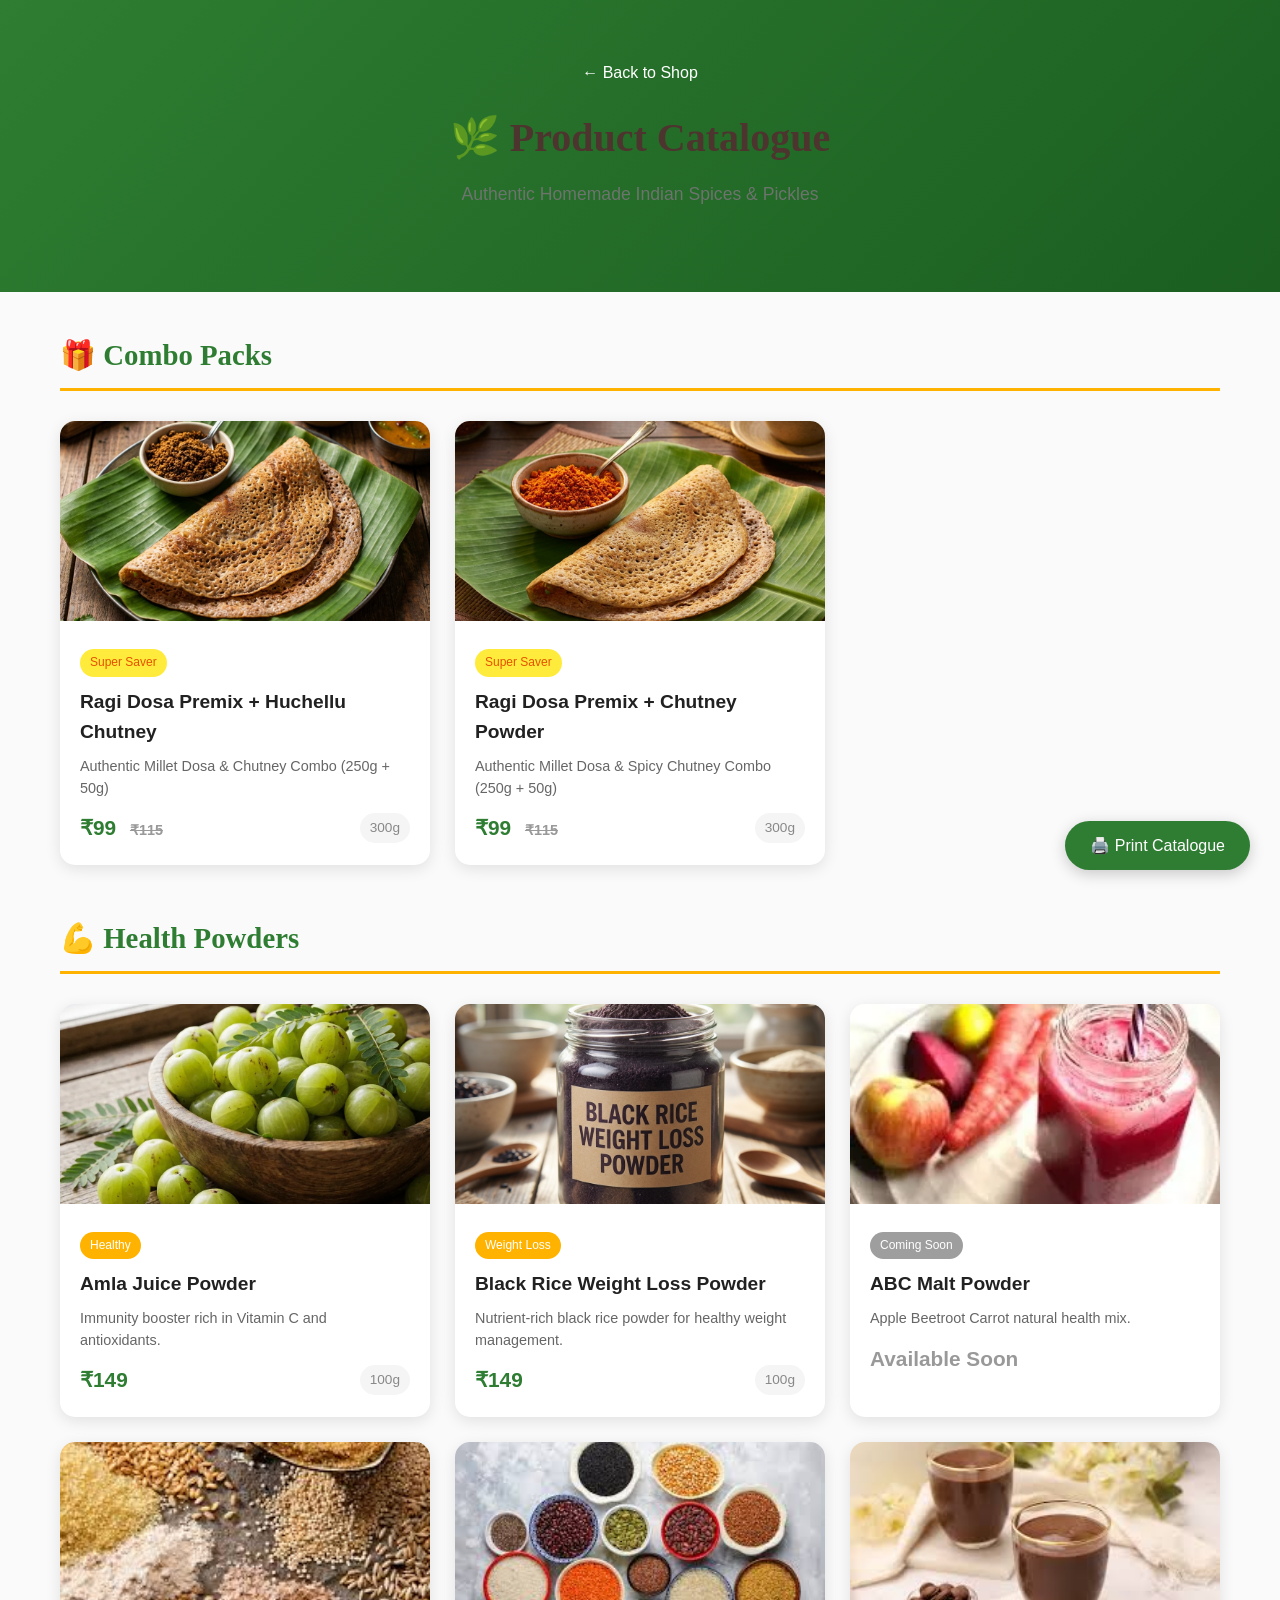
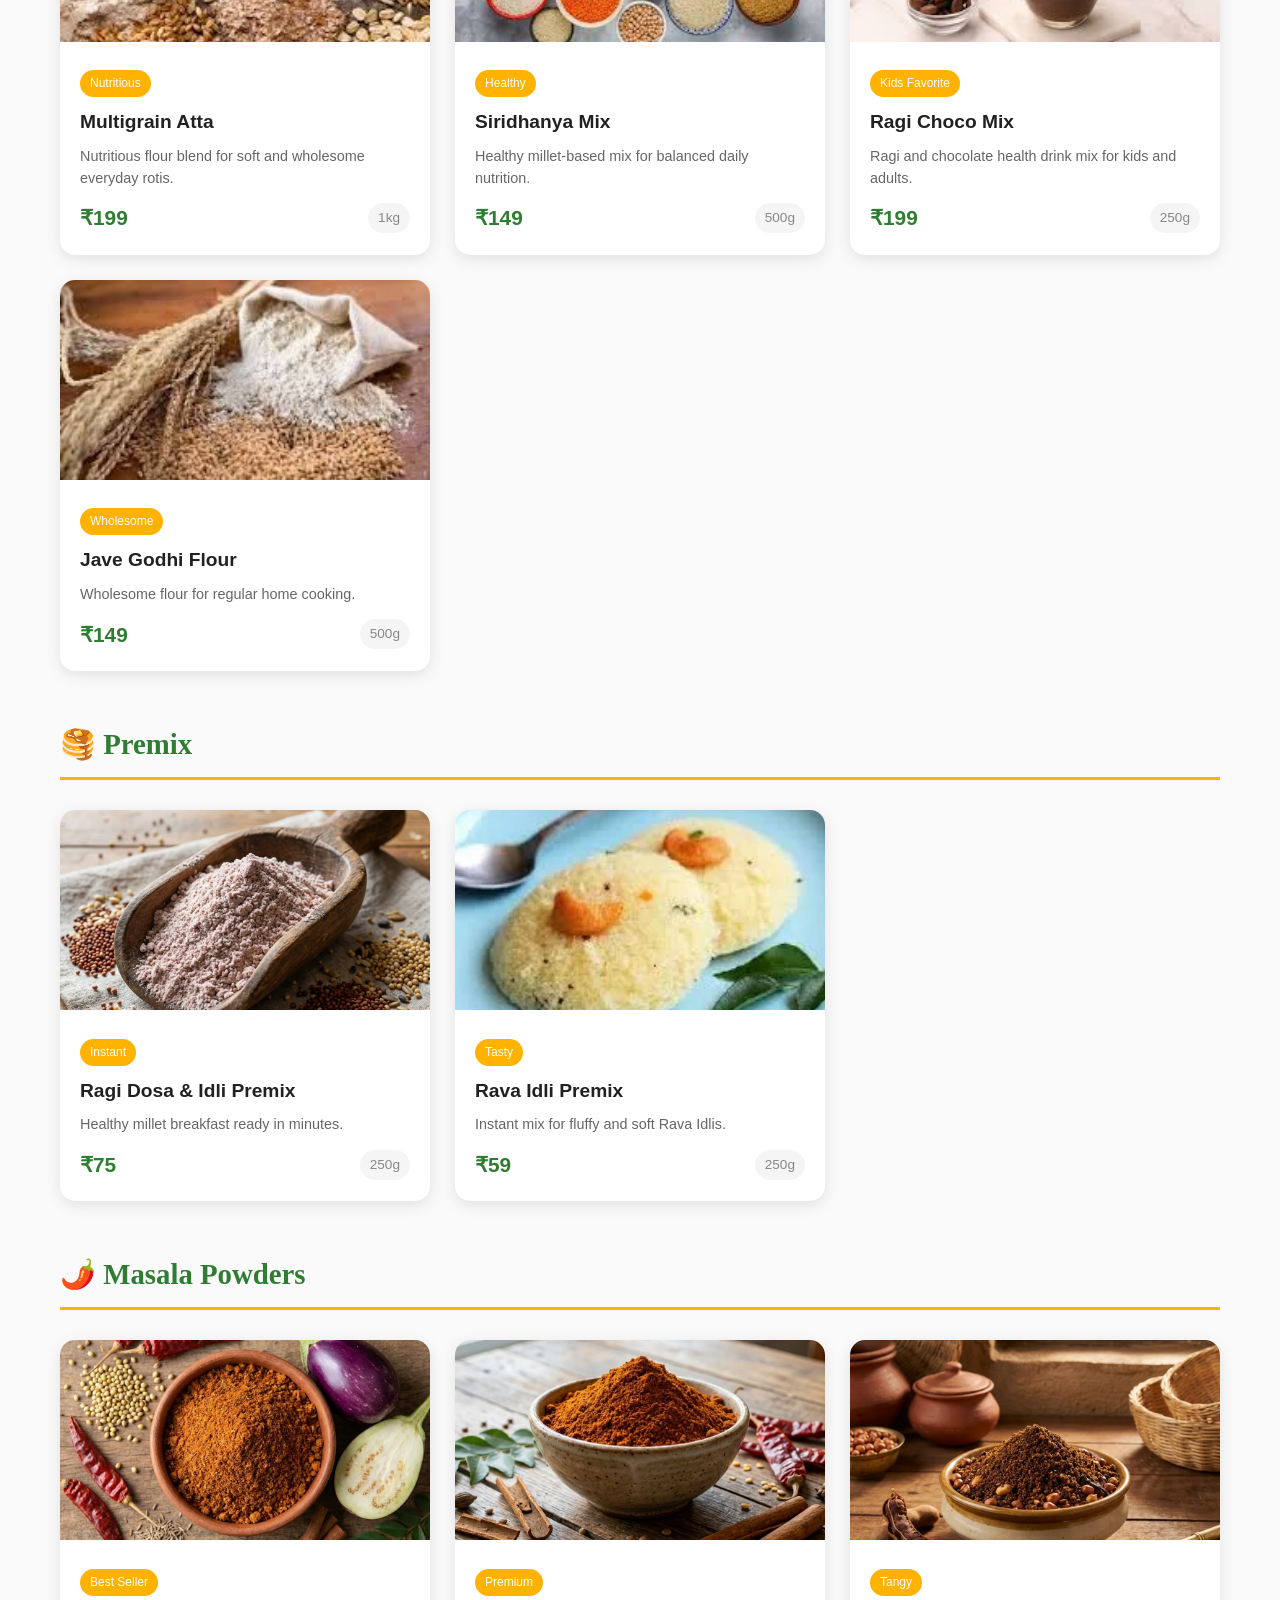
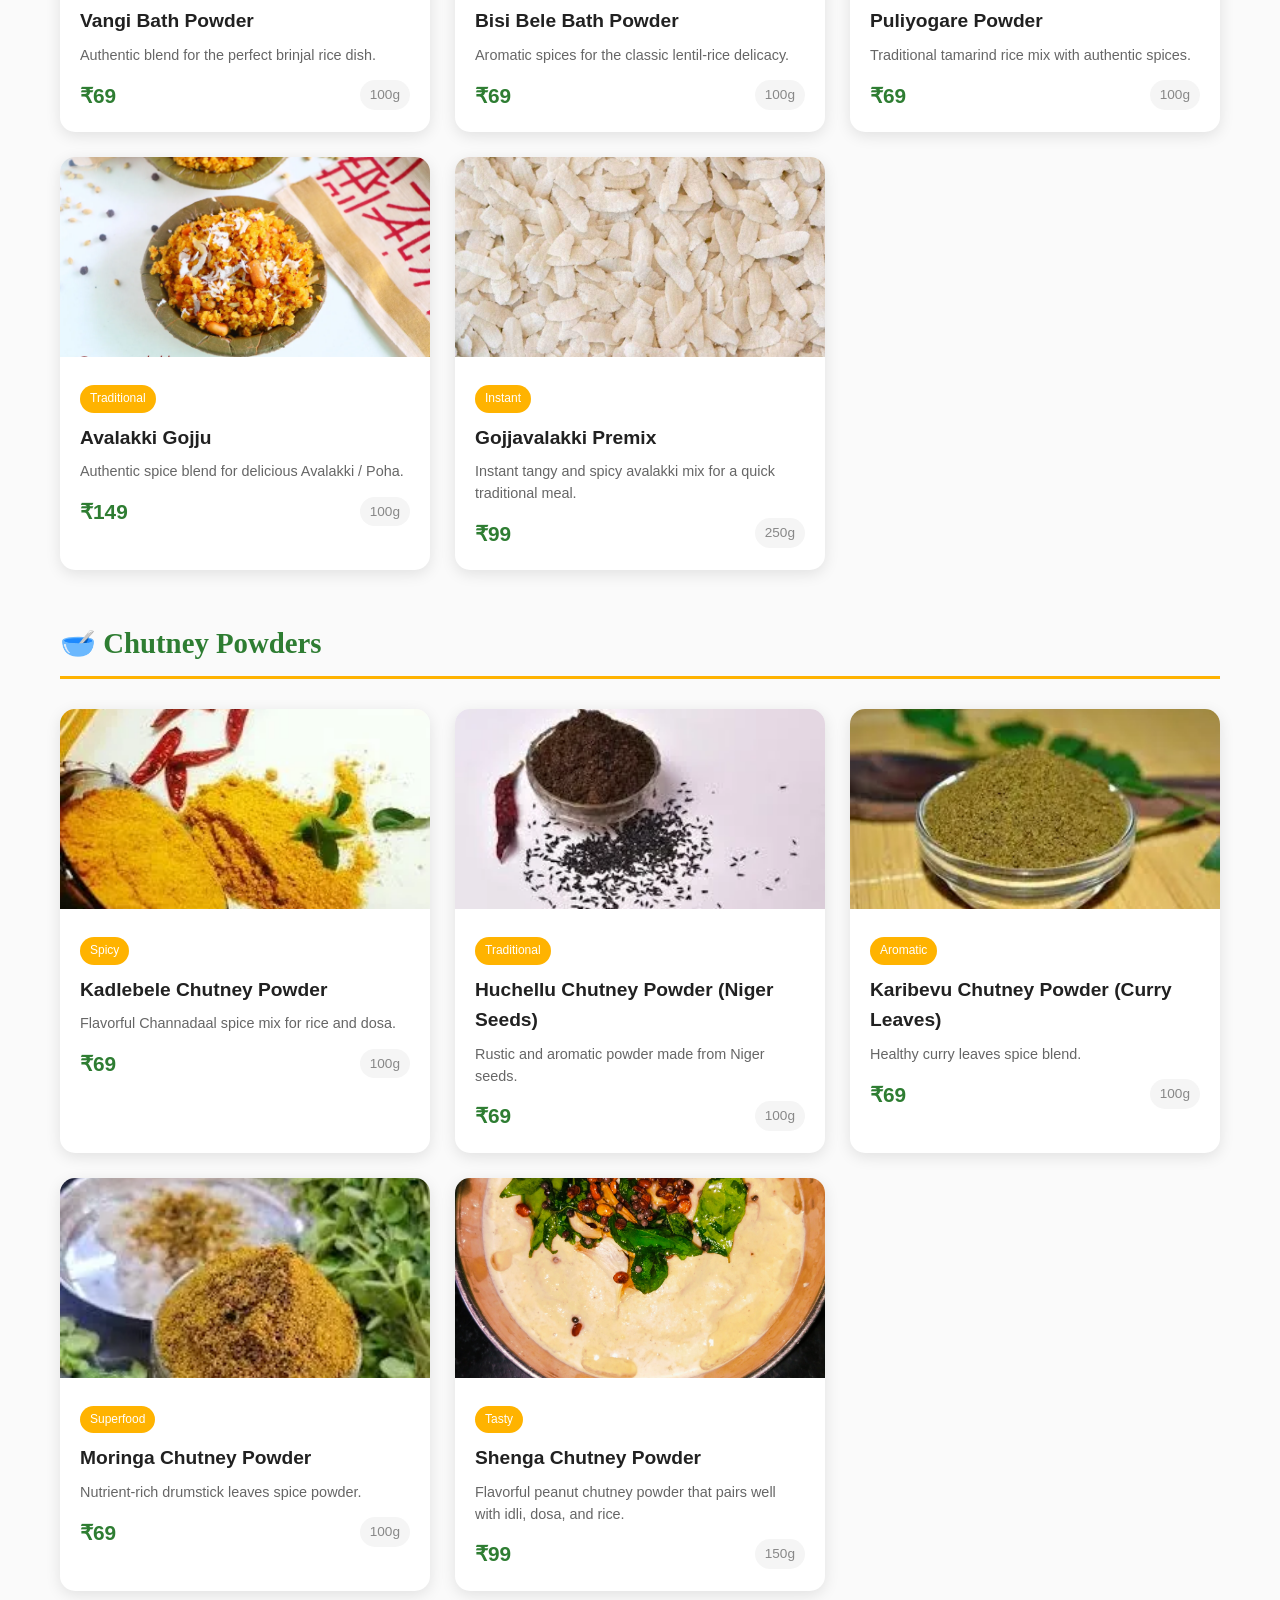
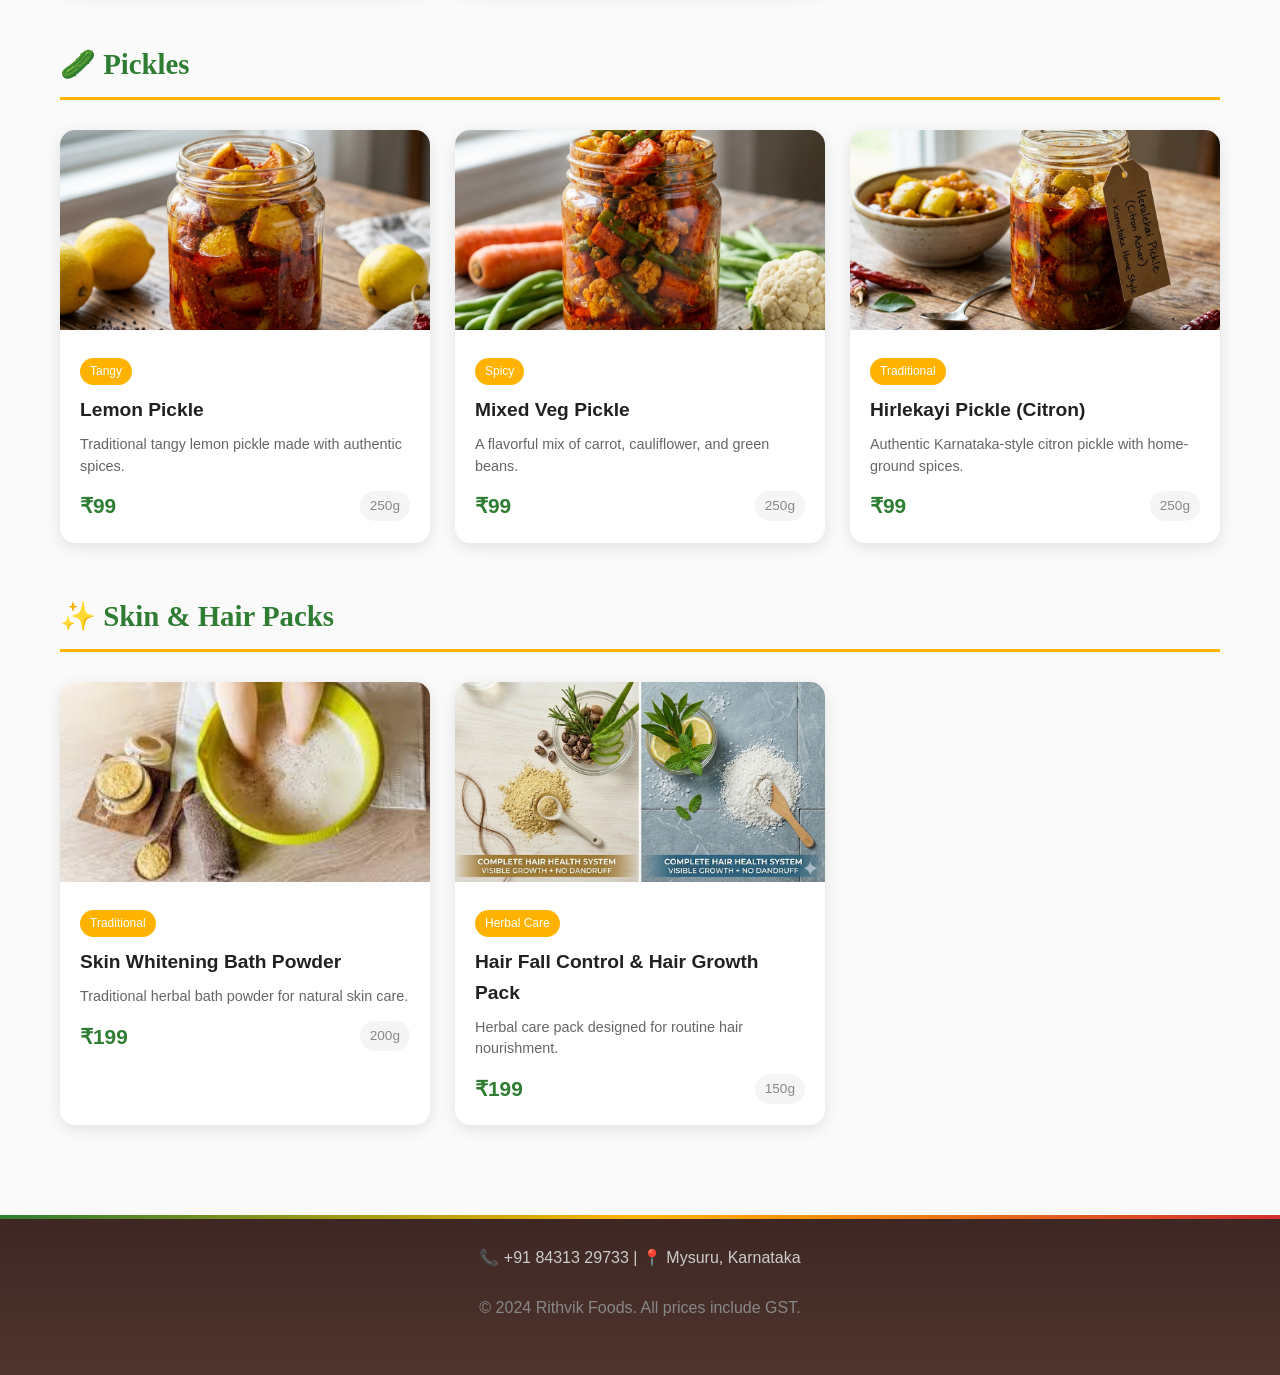
==== commit d74bfbe8: "Replace new product images with provided local assets" ====
--- a/catalogue.html
+++ b/catalogue.html
@@ -332,8 +332,7 @@
                     </div>
                 </div>
                 <div class="catalogue-item">
-                    <!-- TODO: Replace placeholder image below manually -->
-                    <img src="amla_juice.webp" alt="Jave Godhi Flour">
+                    <img src="jave_godhi_flour.jpg" alt="Jave Godhi Flour">
                     <div class="catalogue-item-info">
                         <span class="badge">Wholesome</span>
                         <h3>Jave Godhi Flour</h3>
@@ -562,8 +561,7 @@
                     </div>
                 </div>
                 <div class="catalogue-item">
-                    <!-- TODO: Replace placeholder image below manually -->
-                    <img src="amla_juice.webp" alt="Hair Fall Control & Hair Growth Pack">
+                    <img src="hair_fall_hair_growth_pack.jpg" alt="Hair Fall Control & Hair Growth Pack">
                     <div class="catalogue-item-info">
                         <span class="badge">Herbal Care</span>
                         <h3>Hair Fall Control & Hair Growth Pack</h3>
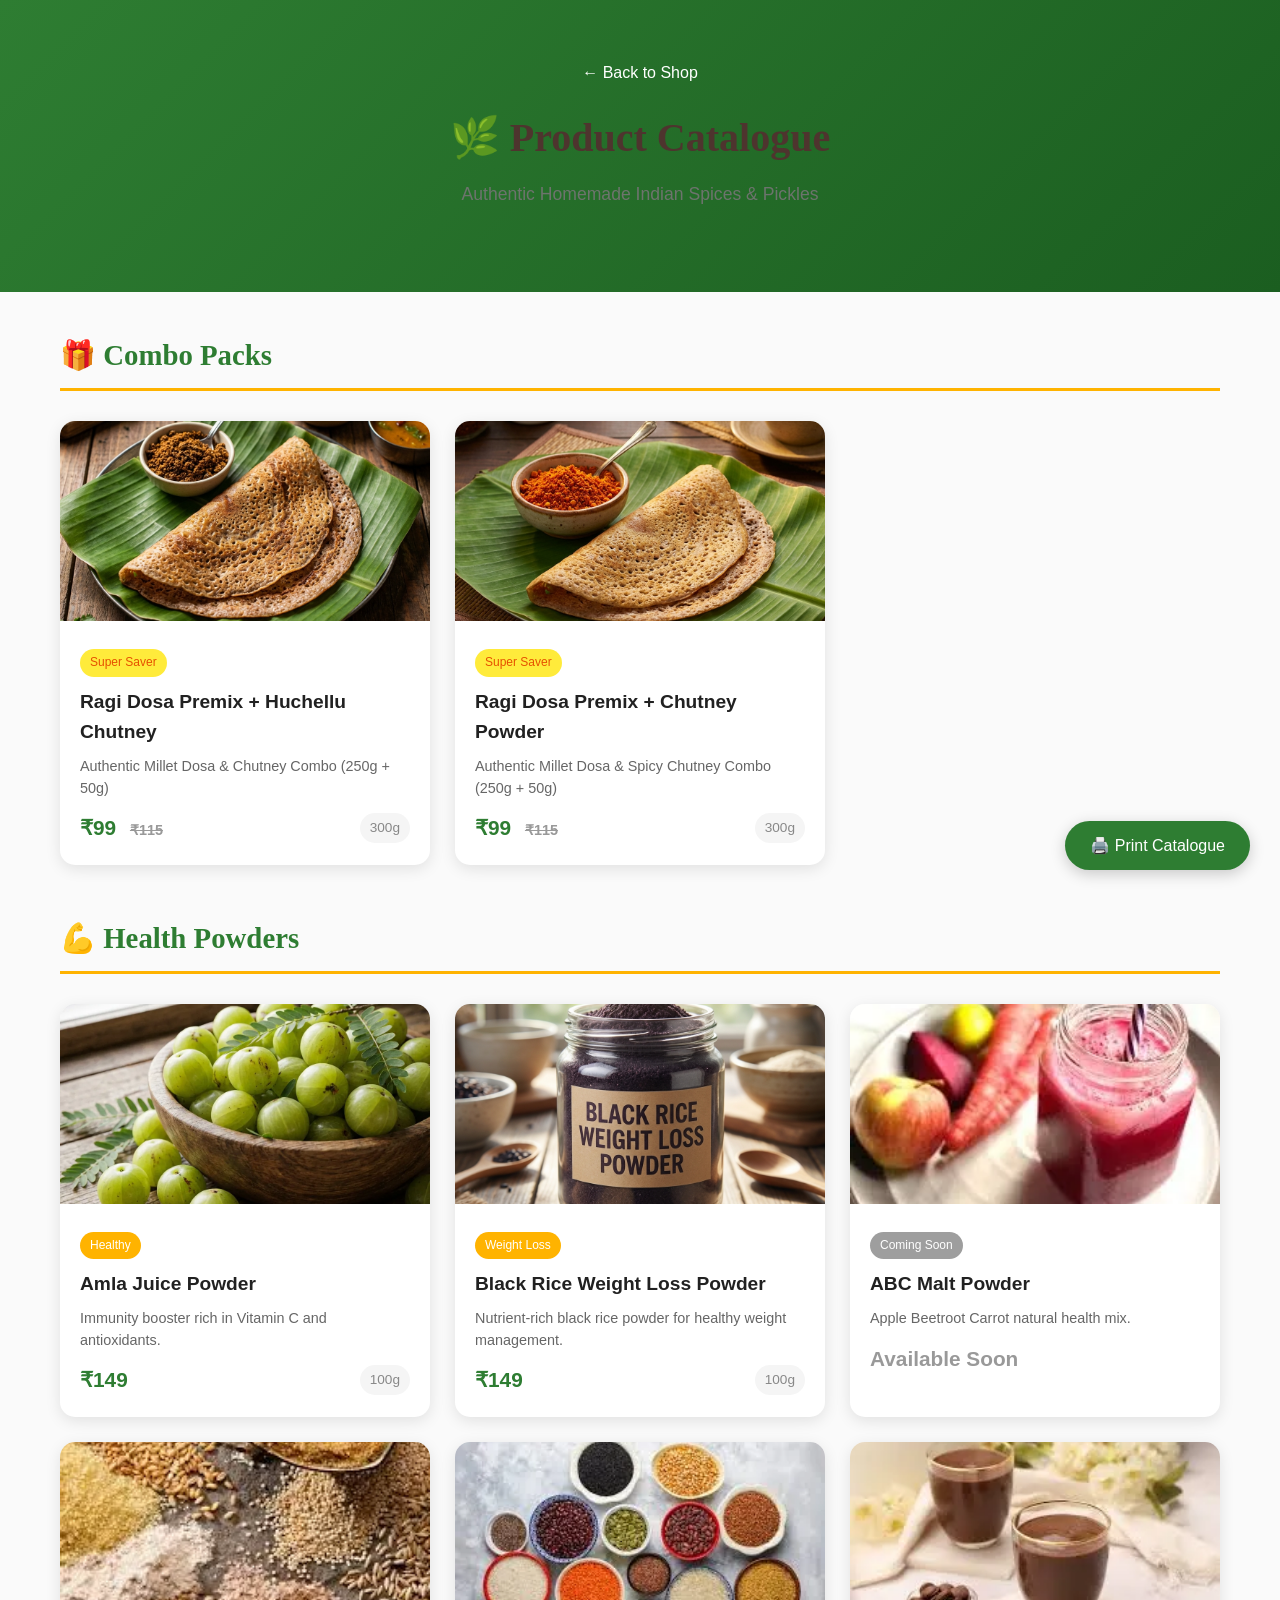
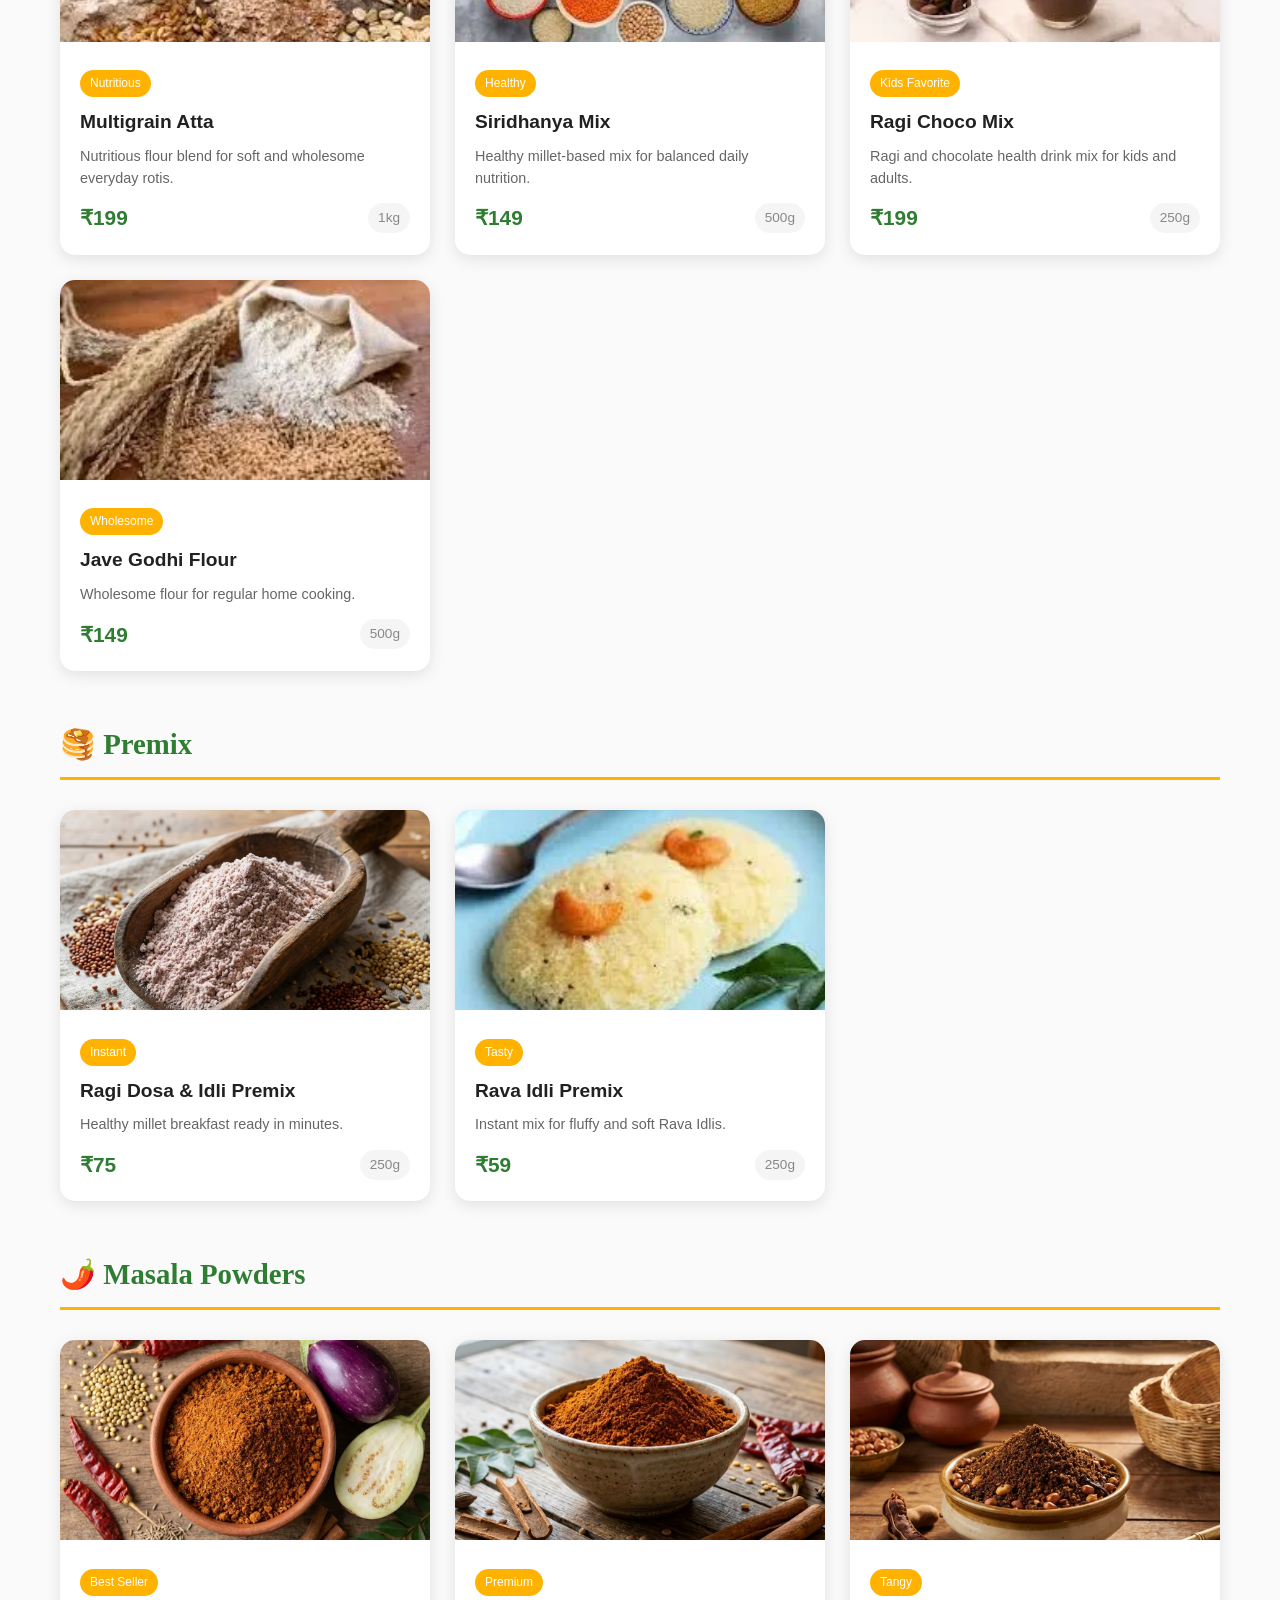
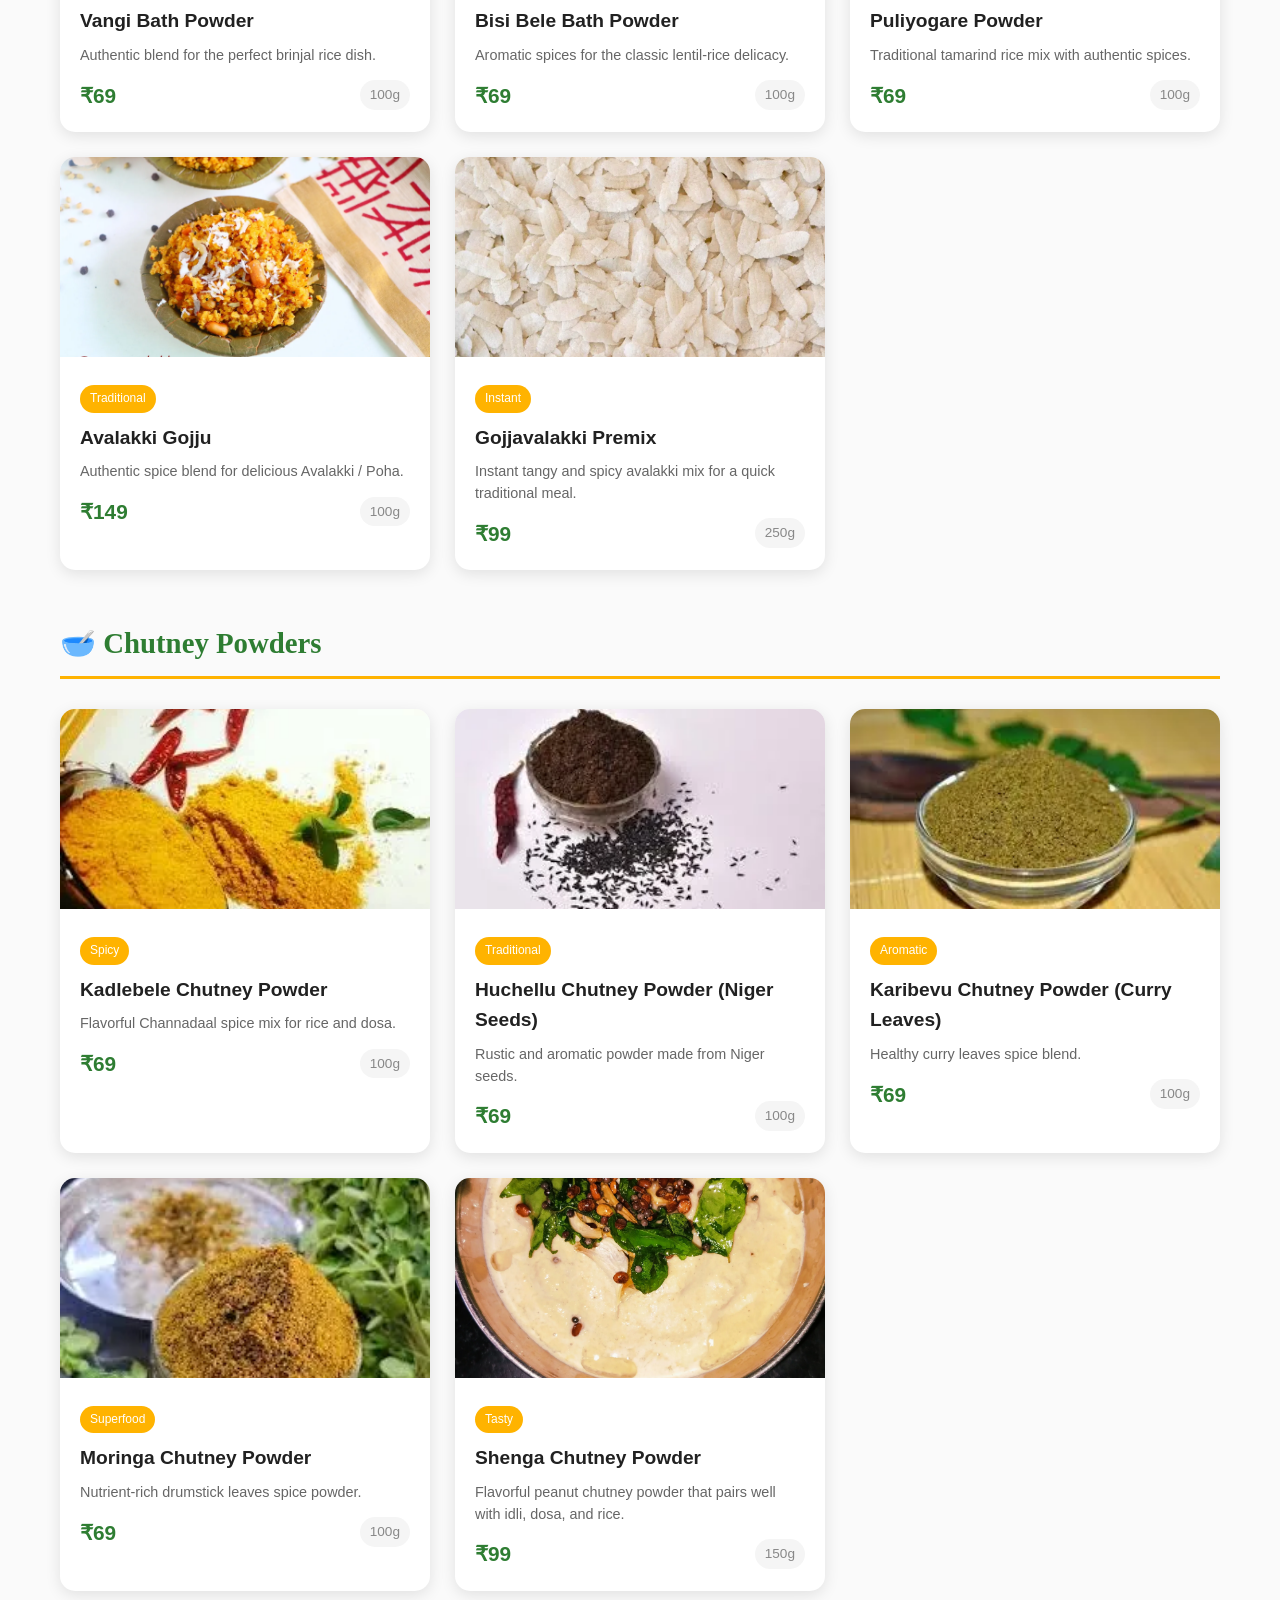
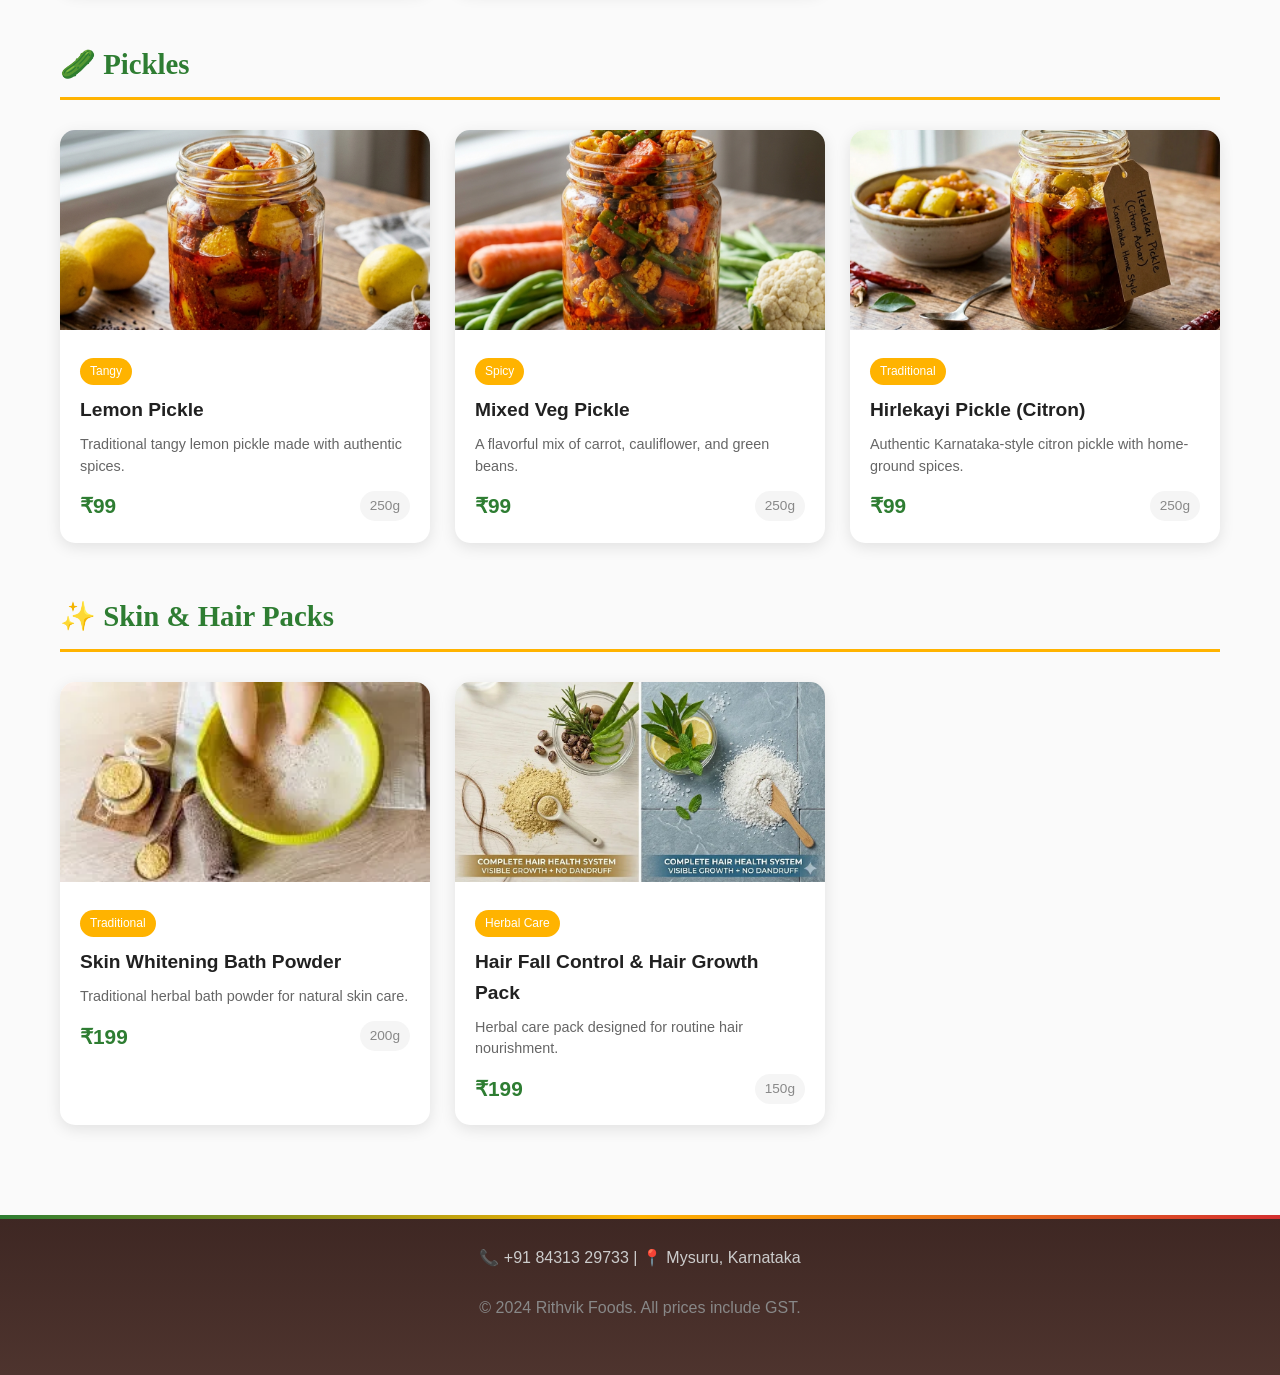
==== commit a6ed58bf: "Fix cart button layout, define orderId, optimize images to WebP, and add CLAUDE.md" ====
--- a/catalogue.html
+++ b/catalogue.html
@@ -220,6 +220,7 @@
 <body>
     <!-- Header -->
     <header class="catalogue-header">
+        
         <a href="index.html" class="back-link">← Back to Shop</a>
         <h1>🌿 Product Catalogue</h1>
         <p>Authentic Homemade Indian Spices & Pickles</p>
@@ -296,7 +297,7 @@
                     </div>
                 </div>
                 <div class="catalogue-item">
-                    <img src="multigrain_atta.jpg" alt="Multigrain Atta">
+                    <img src="multigrain_atta.webp" alt="Multigrain Atta">
                     <div class="catalogue-item-info">
                         <span class="badge">Nutritious</span>
                         <h3>Multigrain Atta</h3>
@@ -308,7 +309,7 @@
                     </div>
                 </div>
                 <div class="catalogue-item">
-                    <img src="siridhanya_mix.jpg" alt="Siridhanya Mix">
+                    <img src="siridhanya_mix.webp" alt="Siridhanya Mix">
                     <div class="catalogue-item-info">
                         <span class="badge">Healthy</span>
                         <h3>Siridhanya Mix</h3>
@@ -320,7 +321,7 @@
                     </div>
                 </div>
                 <div class="catalogue-item">
-                    <img src="ragi_choco_mix.jpg" alt="Ragi Choco Mix">
+                    <img src="ragi_choco_mix.webp" alt="Ragi Choco Mix">
                     <div class="catalogue-item-info">
                         <span class="badge">Kids Favorite</span>
                         <h3>Ragi Choco Mix</h3>
@@ -332,7 +333,7 @@
                     </div>
                 </div>
                 <div class="catalogue-item">
-                    <img src="jave_godhi_flour.jpg" alt="Jave Godhi Flour">
+                    <img src="jave_godhi_flour.webp" alt="Jave Godhi Flour">
                     <div class="catalogue-item-info">
                         <span class="badge">Wholesome</span>
                         <h3>Jave Godhi Flour</h3>
@@ -426,7 +427,7 @@
                     </div>
                 </div>
                 <div class="catalogue-item">
-                    <img src="gojjavalakki_premix.jpg" alt="Gojjavalakki Premix">
+                    <img src="gojjavalakki_premix.webp" alt="Gojjavalakki Premix">
                     <div class="catalogue-item-info">
                         <span class="badge">Instant</span>
                         <h3>Gojjavalakki Premix</h3>
@@ -491,7 +492,7 @@
                     </div>
                 </div>
                 <div class="catalogue-item">
-                    <img src="shenga_chutney.jpg" alt="Shenga Chutney Powder">
+                    <img src="shenga_chutney.webp" alt="Shenga Chutney Powder">
                     <div class="catalogue-item-info">
                         <span class="badge">Tasty</span>
                         <h3>Shenga Chutney Powder</h3>
@@ -549,7 +550,7 @@
             <h2 class="category-title">✨ Skin & Hair Packs</h2>
             <div class="catalogue-grid">
                 <div class="catalogue-item">
-                    <img src="skin_whitening_bath_powder.jpg" alt="Skin Whitening Bath Powder">
+                    <img src="skin_whitening_bath_powder.webp" alt="Skin Whitening Bath Powder">
                     <div class="catalogue-item-info">
                         <span class="badge">Traditional</span>
                         <h3>Skin Whitening Bath Powder</h3>
@@ -561,7 +562,7 @@
                     </div>
                 </div>
                 <div class="catalogue-item">
-                    <img src="hair_fall_hair_growth_pack.jpg" alt="Hair Fall Control & Hair Growth Pack">
+                    <img src="hair_fall_hair_growth_pack.webp" alt="Hair Fall Control & Hair Growth Pack">
                     <div class="catalogue-item-info">
                         <span class="badge">Herbal Care</span>
                         <h3>Hair Fall Control & Hair Growth Pack</h3>
--- a/main.css
+++ b/main.css
@@ -2132,21 +2132,41 @@
         display: none;
     }
 
+    
     /* Modal Optimization for Mobile */
     .modal-content {
-        width: 95%;
+        width: 100%;
+        height: 100%;
+        max-height: 100vh;
         max-width: none;
-        margin: 10px;
-        border-radius: 16px;
-        max-height: 85vh;
+        margin: 0;
+        border-radius: 0;
+        overflow-y: auto;
+        padding-bottom: 30px; /* space for scrolling */
     }
 
     .modal-content h2,
     .modal-content h3 {
         padding: 18px 20px;
         font-size: 1.2rem;
-        border-radius: 16px 16px 0 0;
-    }
+        border-radius: 0;
+    }
+
+    /* Disable inner scrolling so the whole modal scrolls on mobile */
+    .modal-body,
+    .modal-content > div:not(:first-child),
+    .modal-content > form {
+        max-height: none !important;
+        overflow-y: visible !important;
+        padding-bottom: 50px;
+    }
+    
+    /* Ensure form and inner elements display properly */
+    .modal-content {
+        display: block !important; 
+    }
+
+
 
     .modal-content::before {
         display: none;
@@ -2301,10 +2321,10 @@
         font-size: 0.9rem;
     }
 
-    .modal-content {
+    /* .modal-content {
         width: 98%;
         margin: 5px;
-    }
+    } removed for full screen */
 
     .btn-whatsapp {
         padding: 10px 15px;
@@ -2749,4 +2769,66 @@
     .product-card:hover {
         transform: translateY(-5px);
     }
-}+}
+
+/* =====================================================
+   HEADER CART BUTTON (ALWAYS VISIBLE TOP RIGHT)
+   ===================================================== */
+.nav-actions {
+    display: flex;
+    align-items: center;
+    gap: 15px;
+}
+
+.header-cart-btn {
+    display: flex;
+    align-items: center;
+    gap: 5px;
+    background: rgba(255, 255, 255, 0.2);
+    border: 1px solid rgba(255, 255, 255, 0.4);
+    padding: 8px 15px;
+    border-radius: 50px;
+    color: var(--white);
+    font-weight: 700;
+    text-decoration: none;
+    transition: all 0.3s ease;
+    backdrop-filter: blur(5px);
+    z-index: 1005;
+}
+
+.header-cart-btn:hover {
+    background: rgba(255, 255, 255, 0.3);
+    transform: translateY(-2px);
+    box-shadow: 0 4px 10px rgba(0,0,0,0.2);
+}
+
+.header-cart-btn .cart-count {
+    background: var(--accent-color);
+    color: var(--text-dark);
+    padding: 2px 8px;
+    border-radius: 20px;
+    font-size: 0.9rem;
+    font-weight: 800;
+}
+
+/* Pulse animation for cart when item is added */
+@keyframes cartPulse {
+    0% { transform: scale(1); box-shadow: 0 0 0 0 rgba(255, 179, 0, 0.7); }
+    50% { transform: scale(1.15); box-shadow: 0 0 0 15px rgba(255, 179, 0, 0); background: var(--accent-color); color: var(--text-dark); }
+    100% { transform: scale(1); box-shadow: 0 0 0 0 rgba(255, 179, 0, 0); }
+}
+
+.cart-pulse {
+    animation: cartPulse 0.5s ease-out;
+}
+
+/* Ensure mobile header cart looks good */
+@media (max-width: 768px) {
+    .nav-actions {
+        gap: 10px;
+    }
+    .header-cart-btn {
+        padding: 6px 12px;
+        font-size: 0.9rem;
+    }
+}
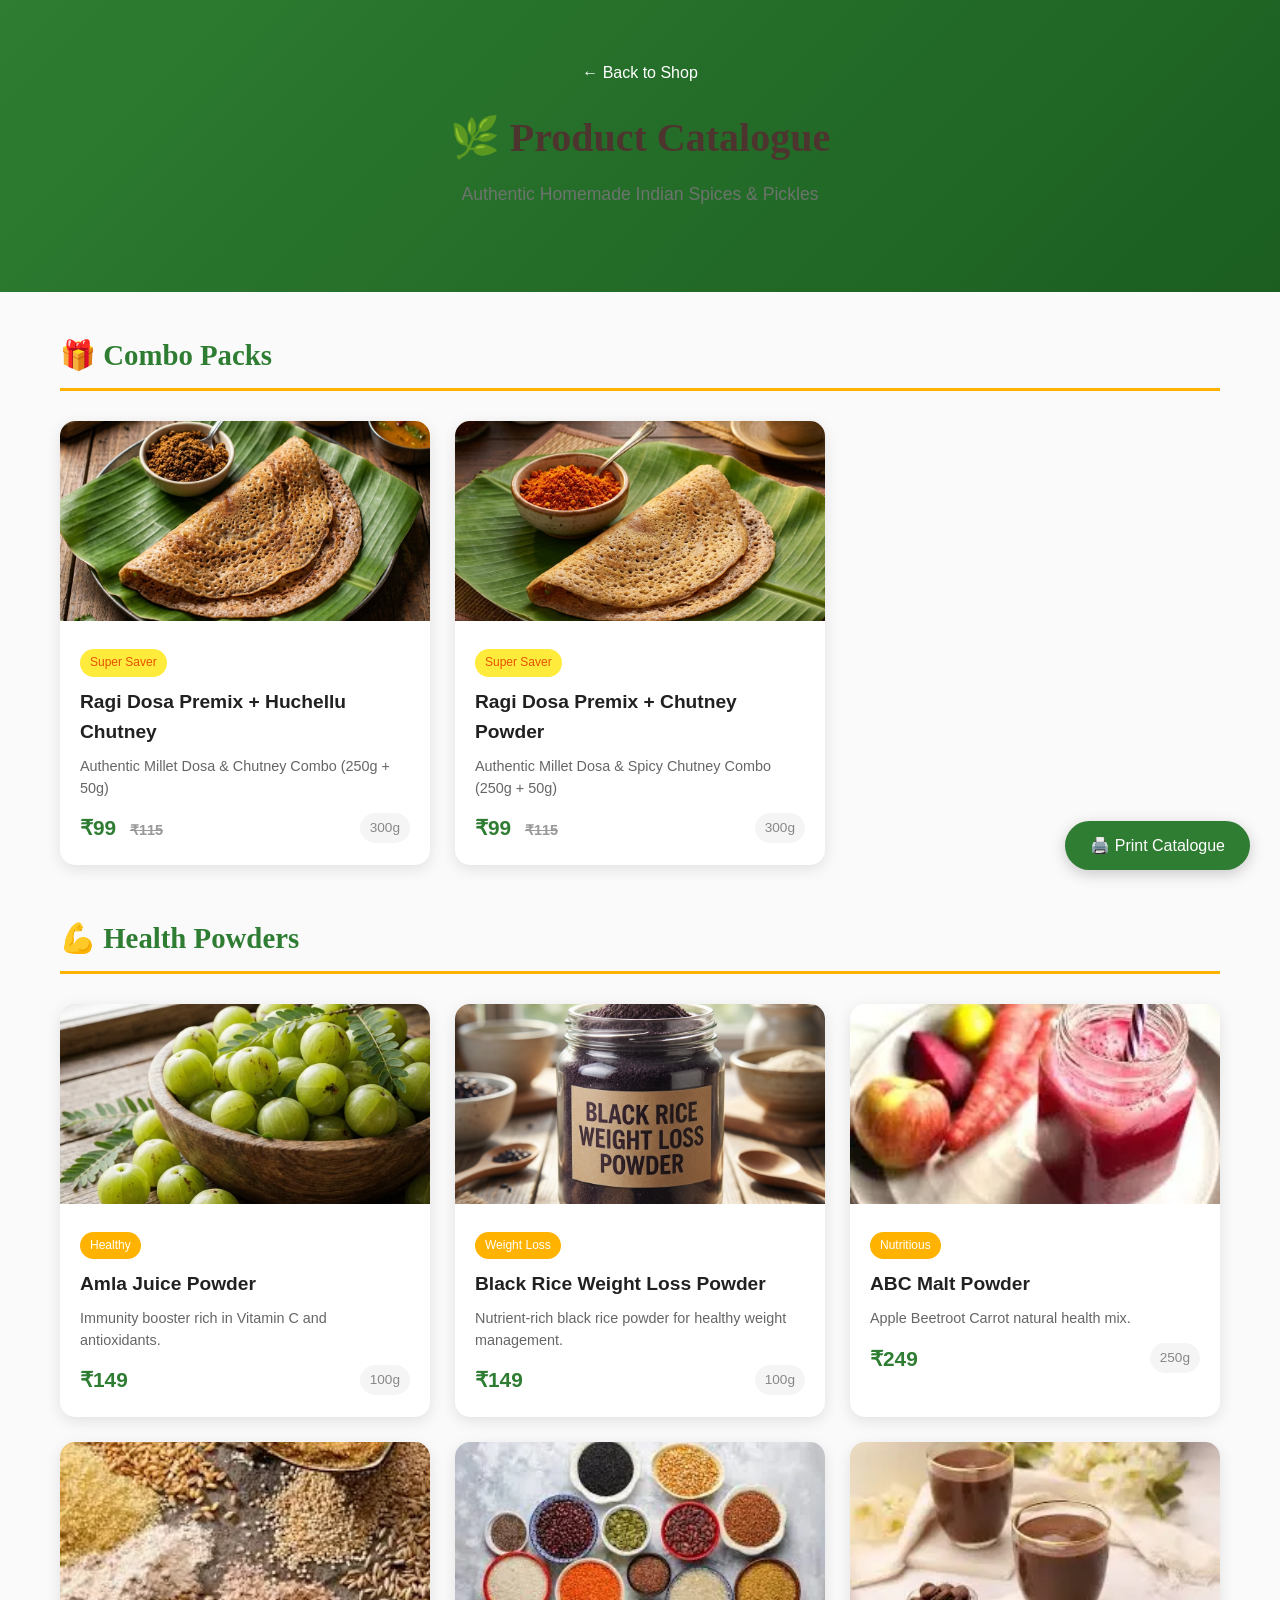
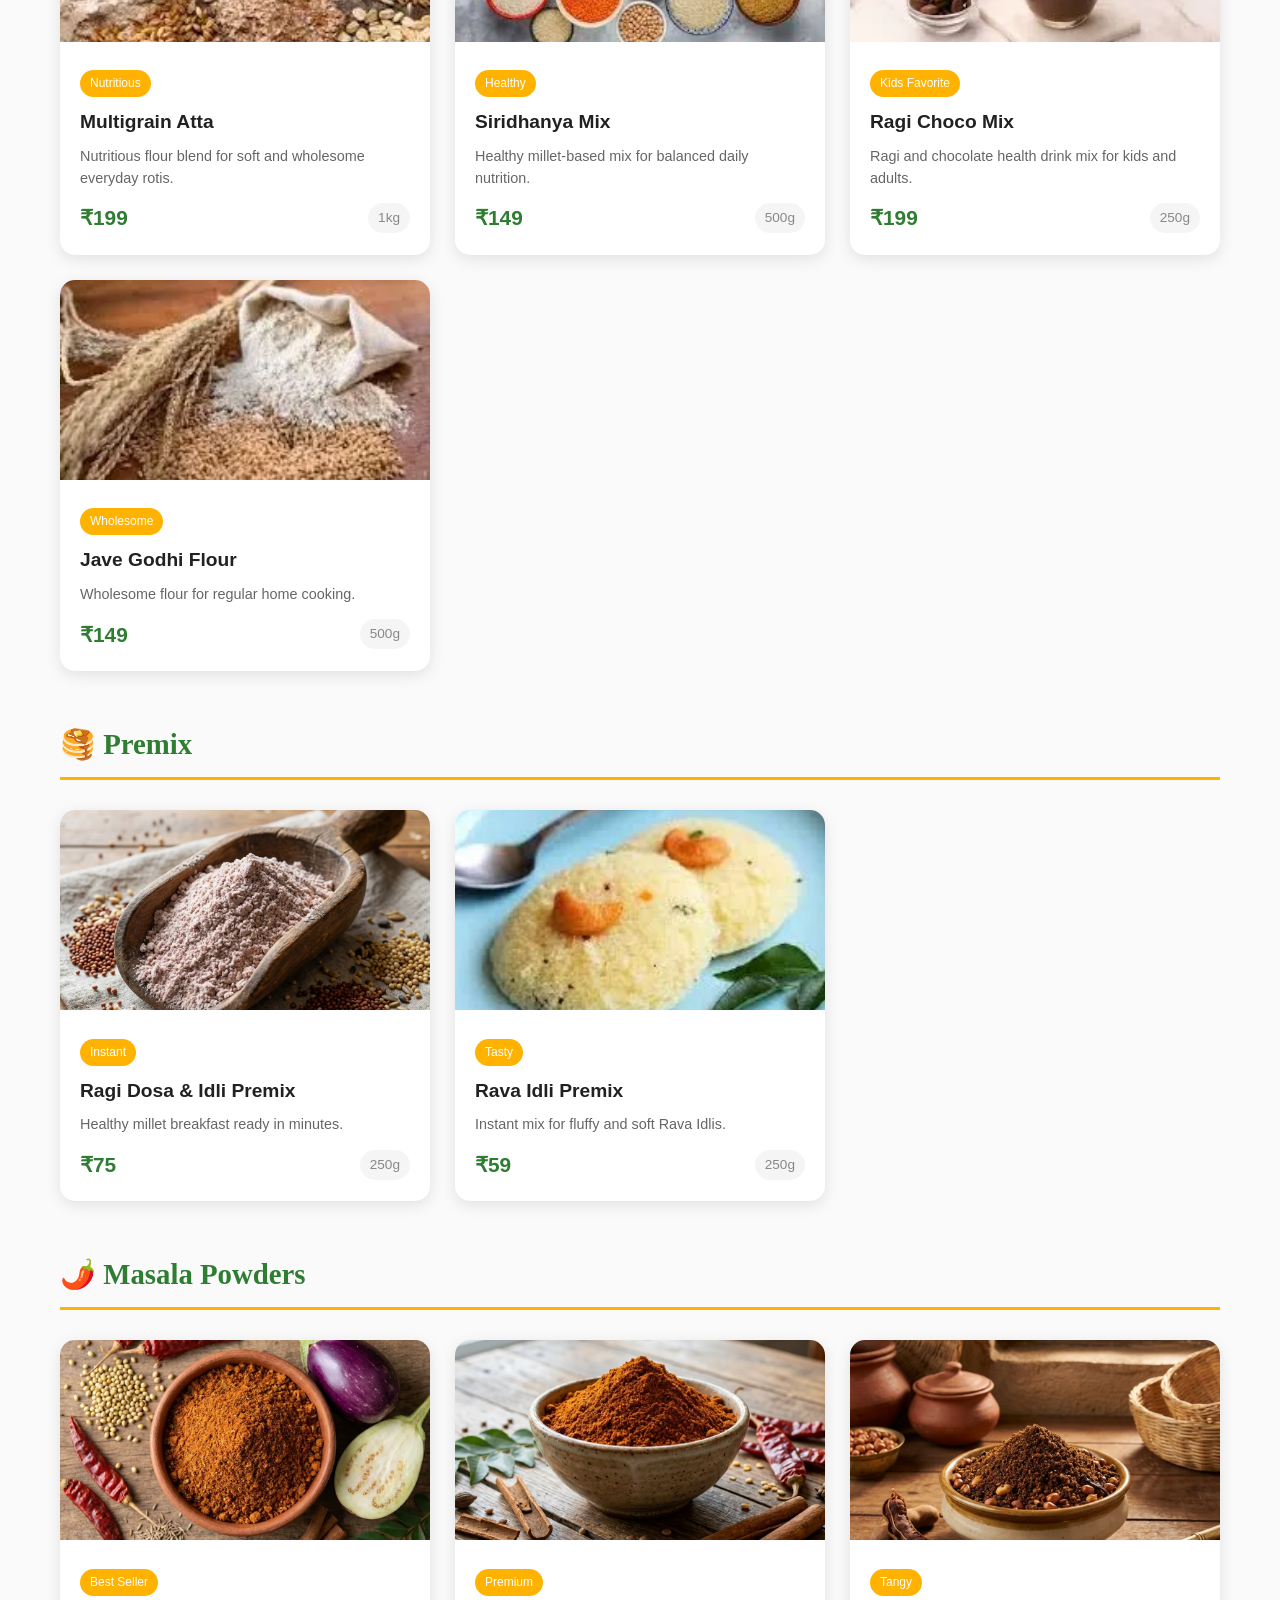
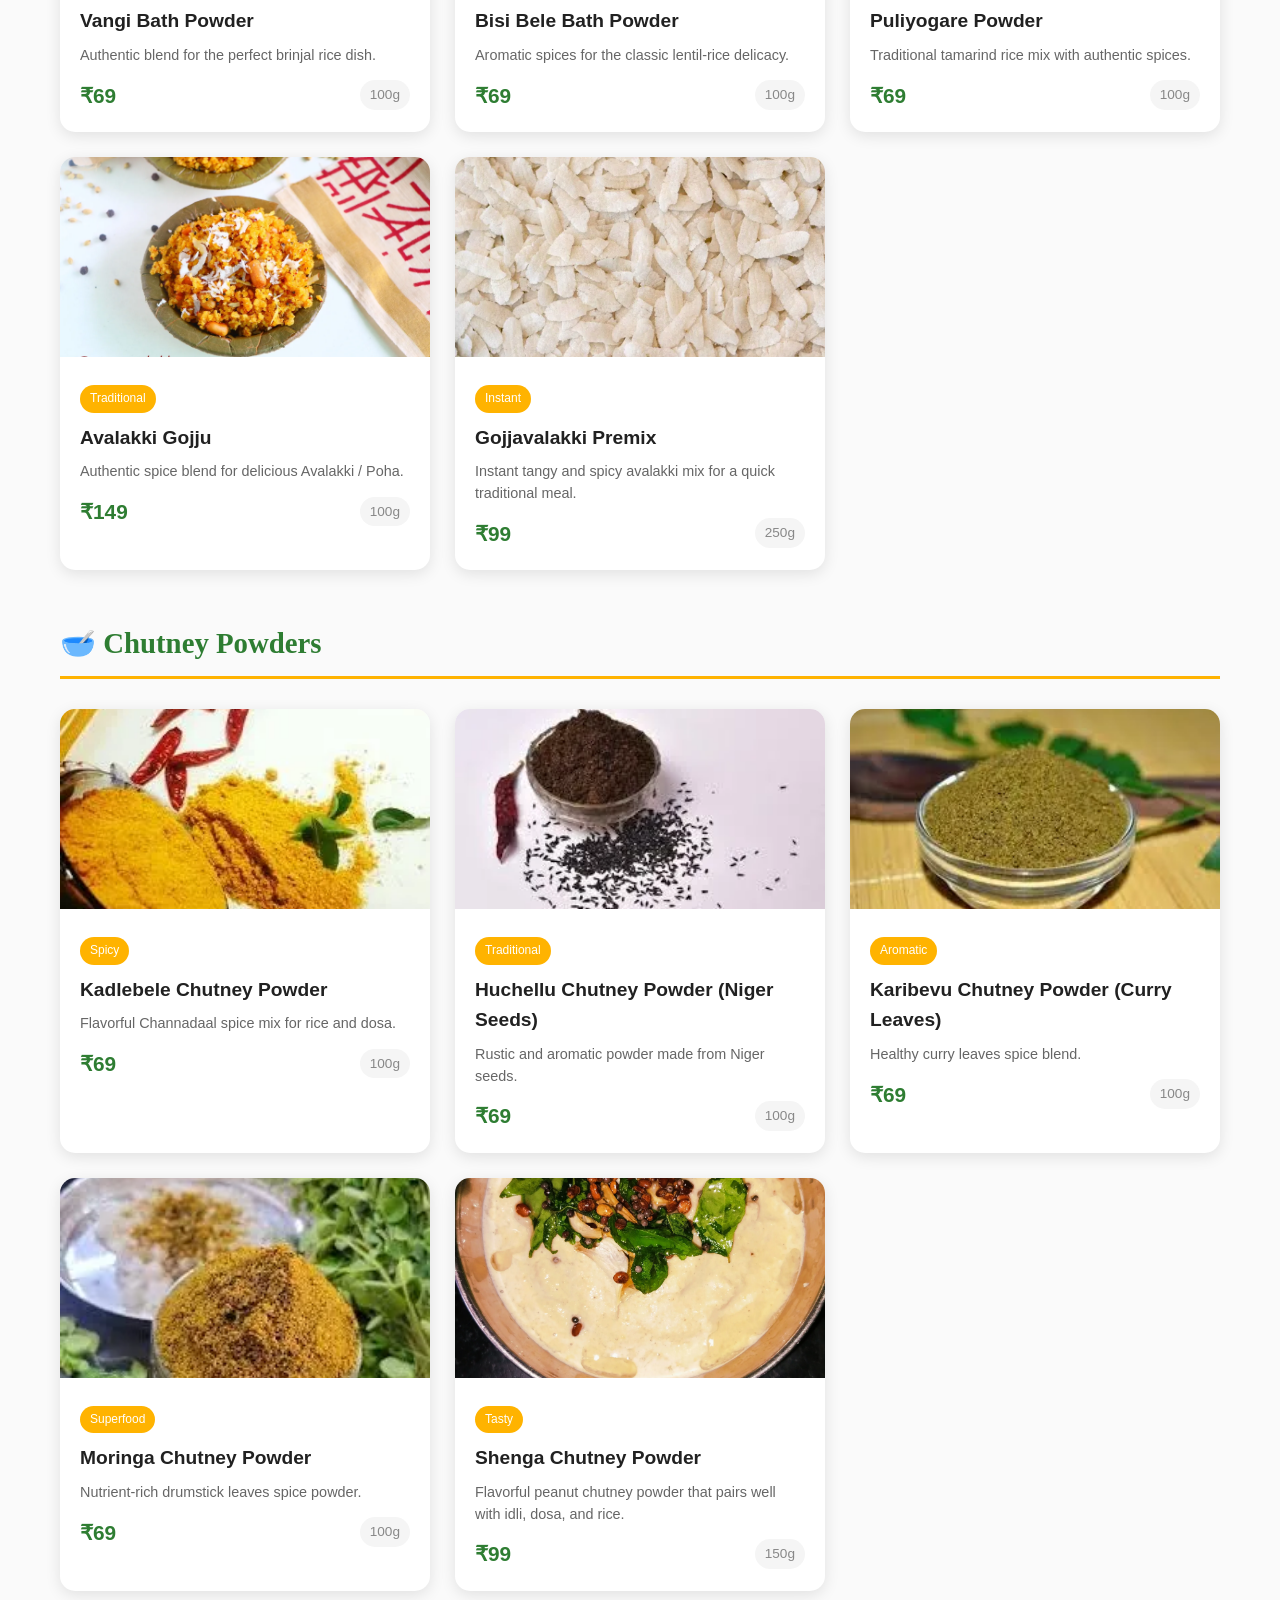
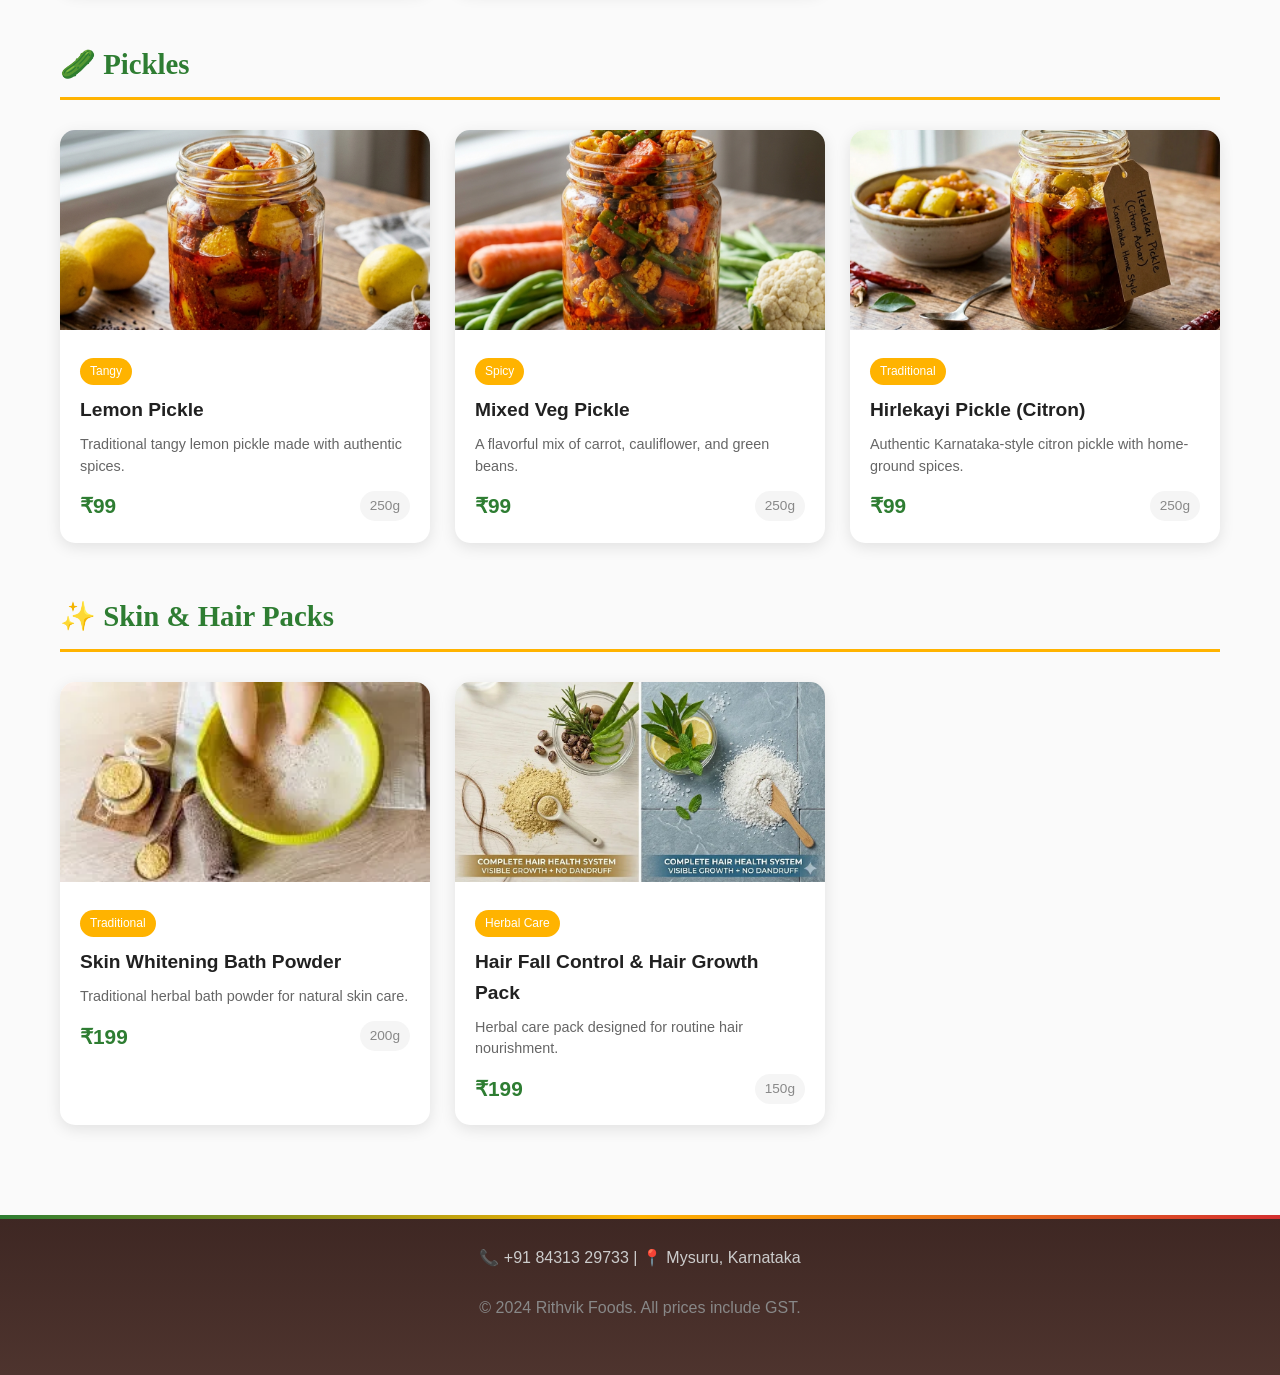
==== commit e904f2b6: "Update ABC Malt Powder price to ₹249 and enable ordering" ====
--- a/catalogue.html
+++ b/catalogue.html
@@ -288,11 +288,12 @@
                 <div class="catalogue-item">
                     <img src="abc_malt.webp" alt="ABC Malt Powder">
                     <div class="catalogue-item-info">
-                        <span class="badge unavailable">Coming Soon</span>
+                        <span class="badge">Nutritious</span>
                         <h3>ABC Malt Powder</h3>
                         <p>Apple Beetroot Carrot natural health mix.</p>
                         <div class="catalogue-price">
-                            <span class="price-tag" style="color: #999;">Available Soon</span>
+                            <span class="price-tag">₹249</span>
+                            <span class="weight-tag">250g</span>
                         </div>
                     </div>
                 </div>
--- a/main.css
+++ b/main.css
@@ -1563,7 +1563,6 @@
         margin-bottom: 5px;
         line-height: 1.3;
     }
-}
 
 /* Premium badge with glow */
 .badge-natural {
@@ -2832,3 +2831,24 @@
         font-size: 0.9rem;
     }
 }
+
+/* =====================================================
+   BUTTON LOADING SPINNER
+   ===================================================== */
+.spinner {
+    display: inline-block;
+    width: 16px;
+    height: 16px;
+    border: 2px solid rgba(255, 255, 255, 0.3);
+    border-radius: 50%;
+    border-top-color: #ffffff;
+    animation: spin 0.8s linear infinite;
+    margin-right: 8px;
+    vertical-align: middle;
+}
+
+@keyframes spin {
+    to {
+        transform: rotate(360deg);
+    }
+}
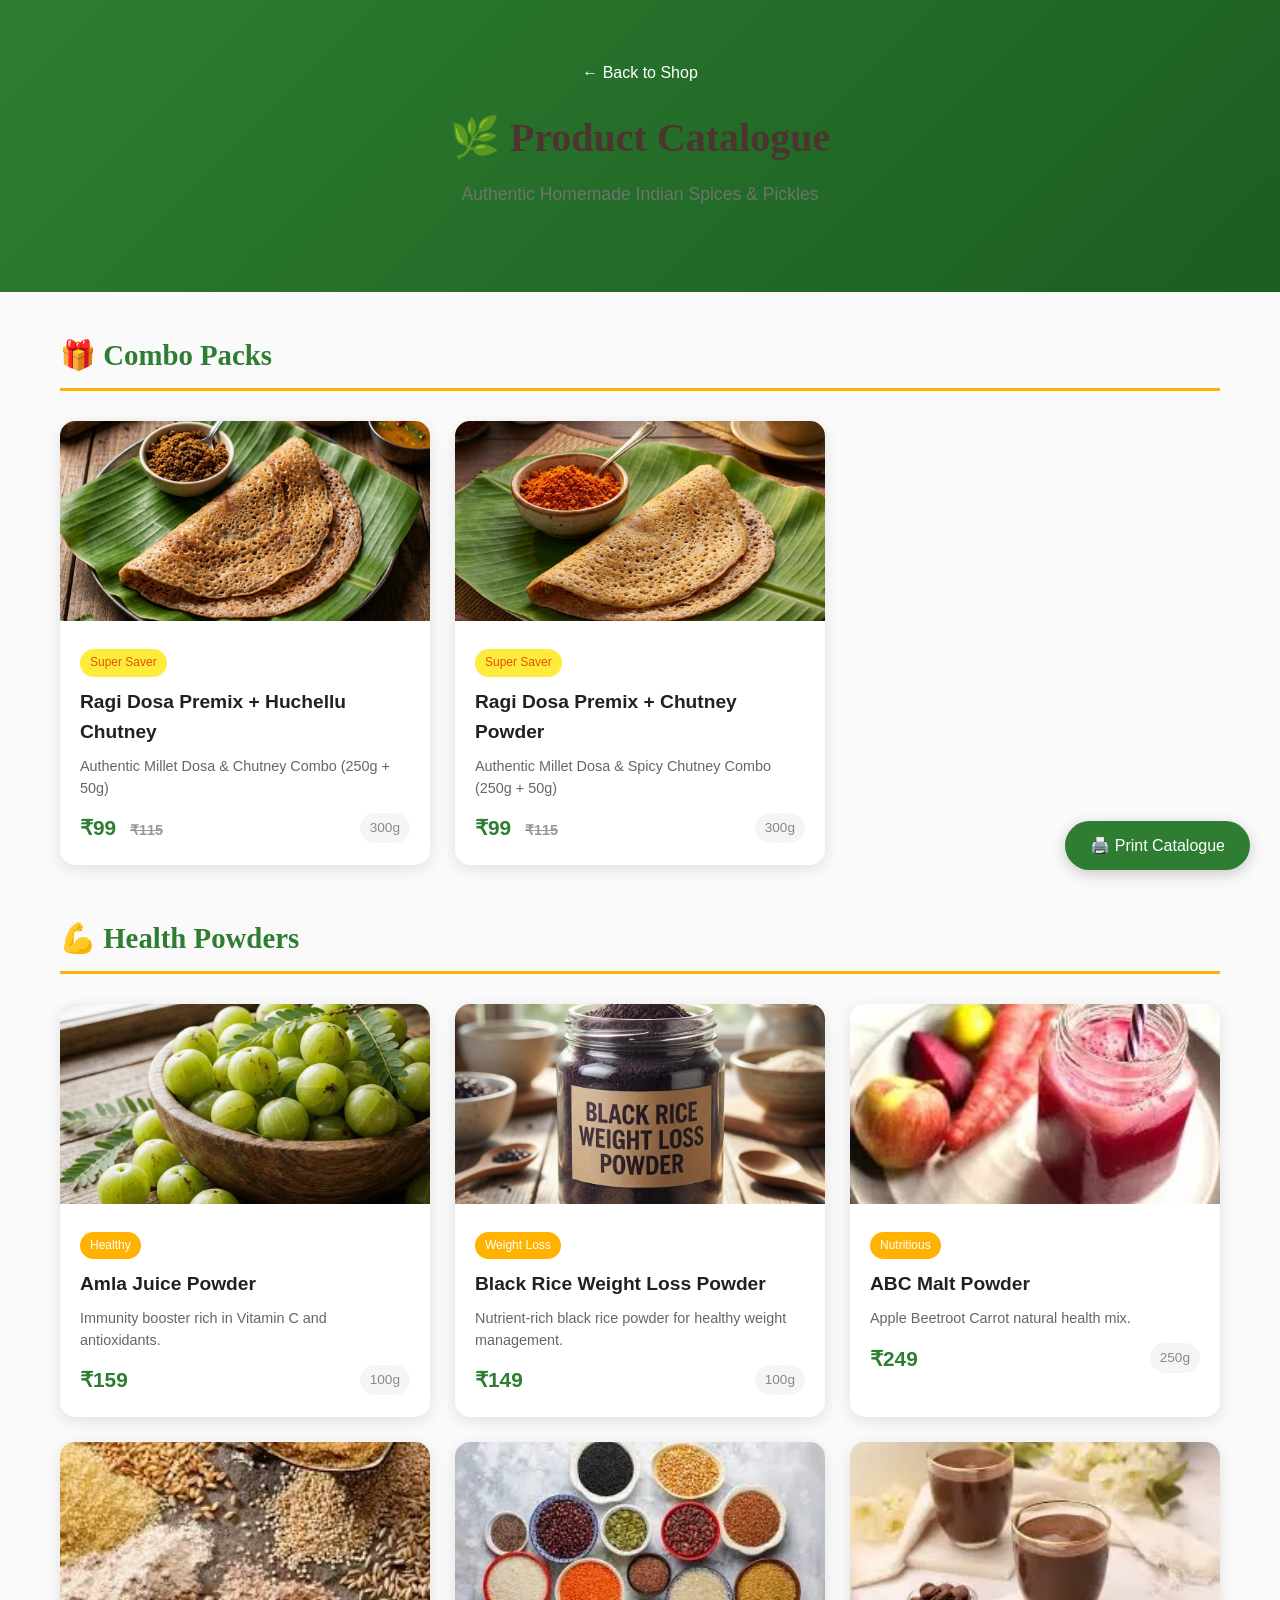
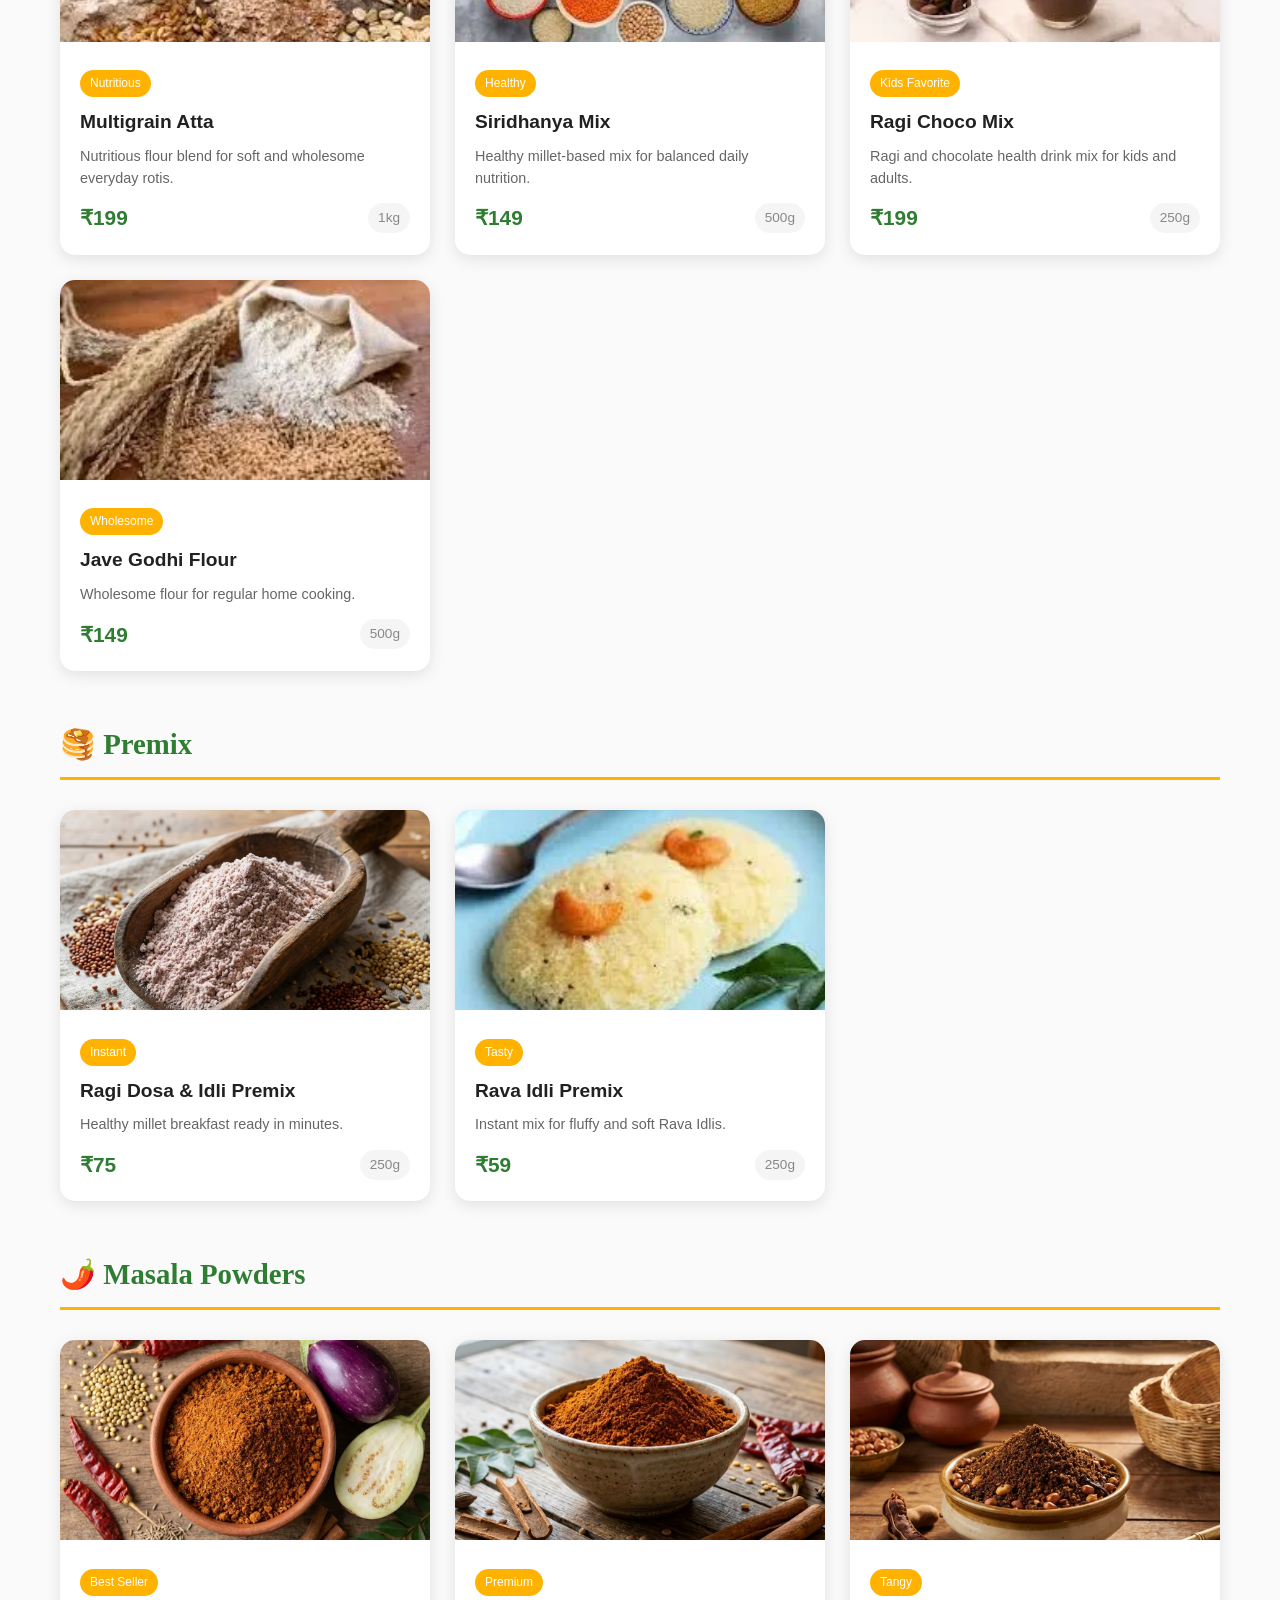
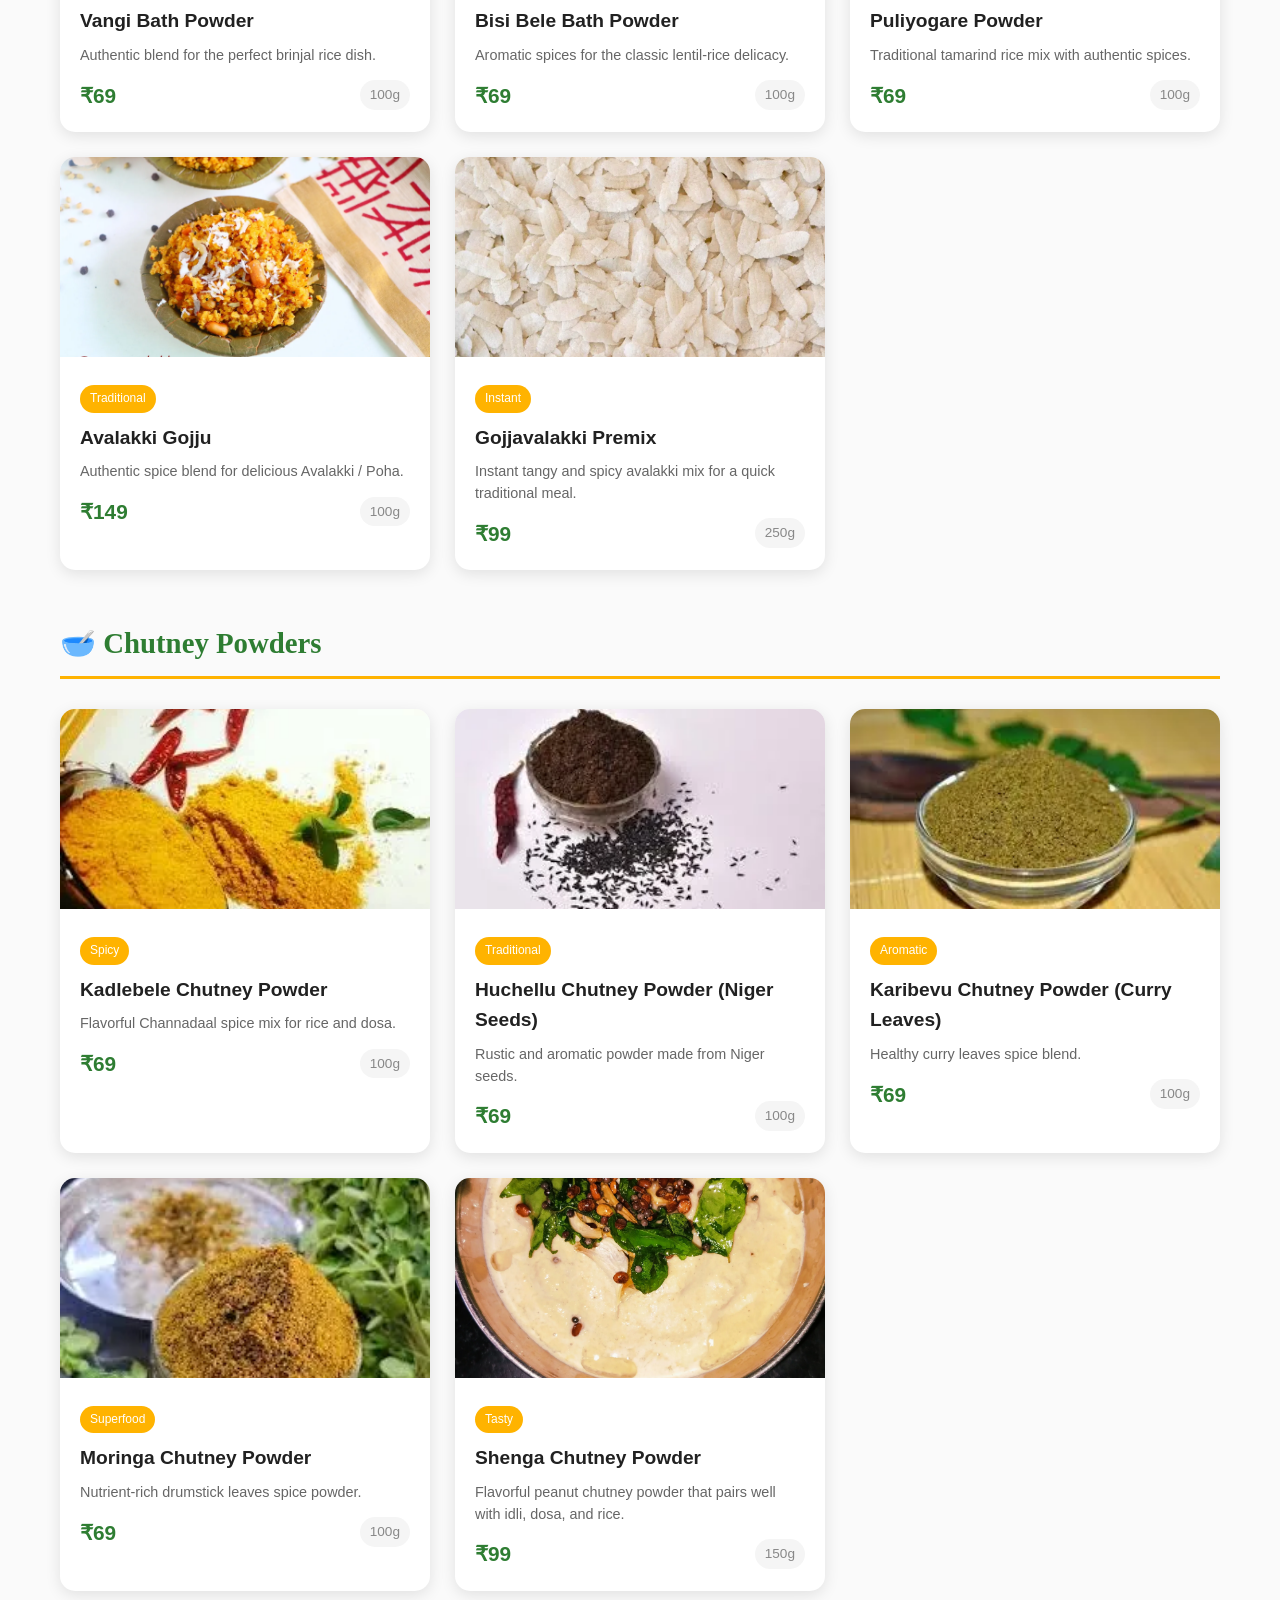
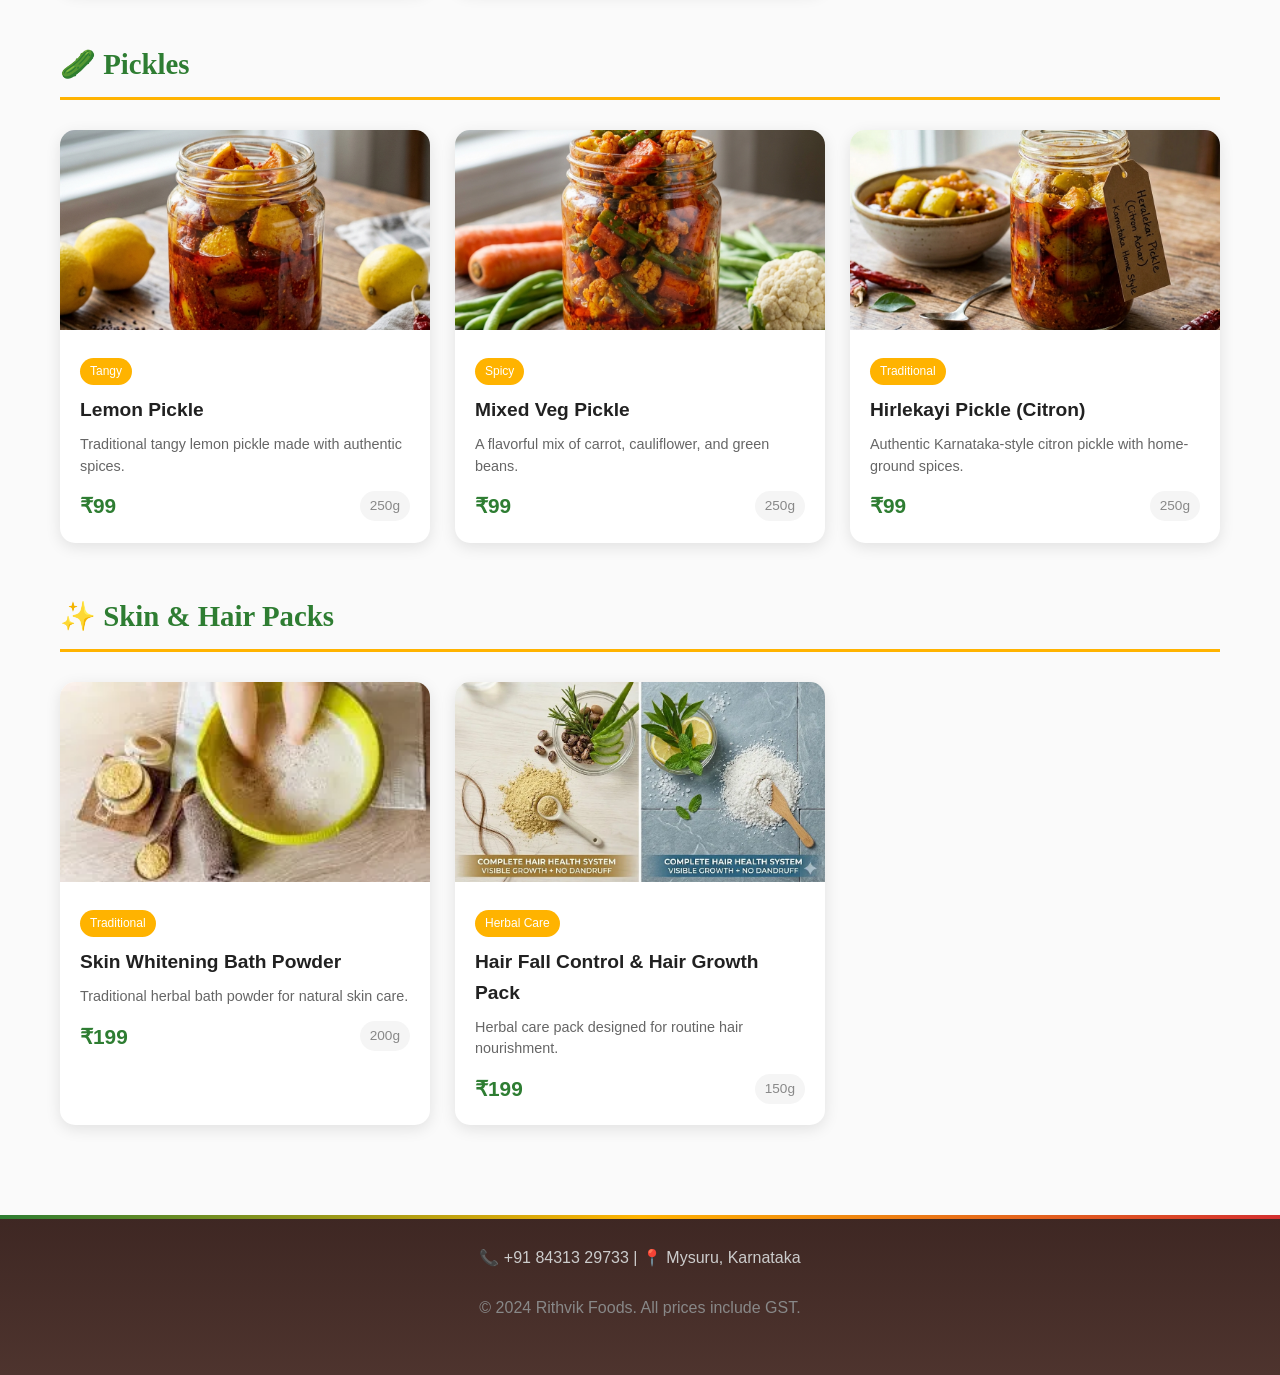
==== commit ebe39ed9: "Update amla juice powder price to 159" ====
--- a/catalogue.html
+++ b/catalogue.html
@@ -268,7 +268,7 @@
                         <h3>Amla Juice Powder</h3>
                         <p>Immunity booster rich in Vitamin C and antioxidants.</p>
                         <div class="catalogue-price">
-                            <span class="price-tag">₹149</span>
+                            <span class="price-tag">₹159</span>
                             <span class="weight-tag">100g</span>
                         </div>
                     </div>
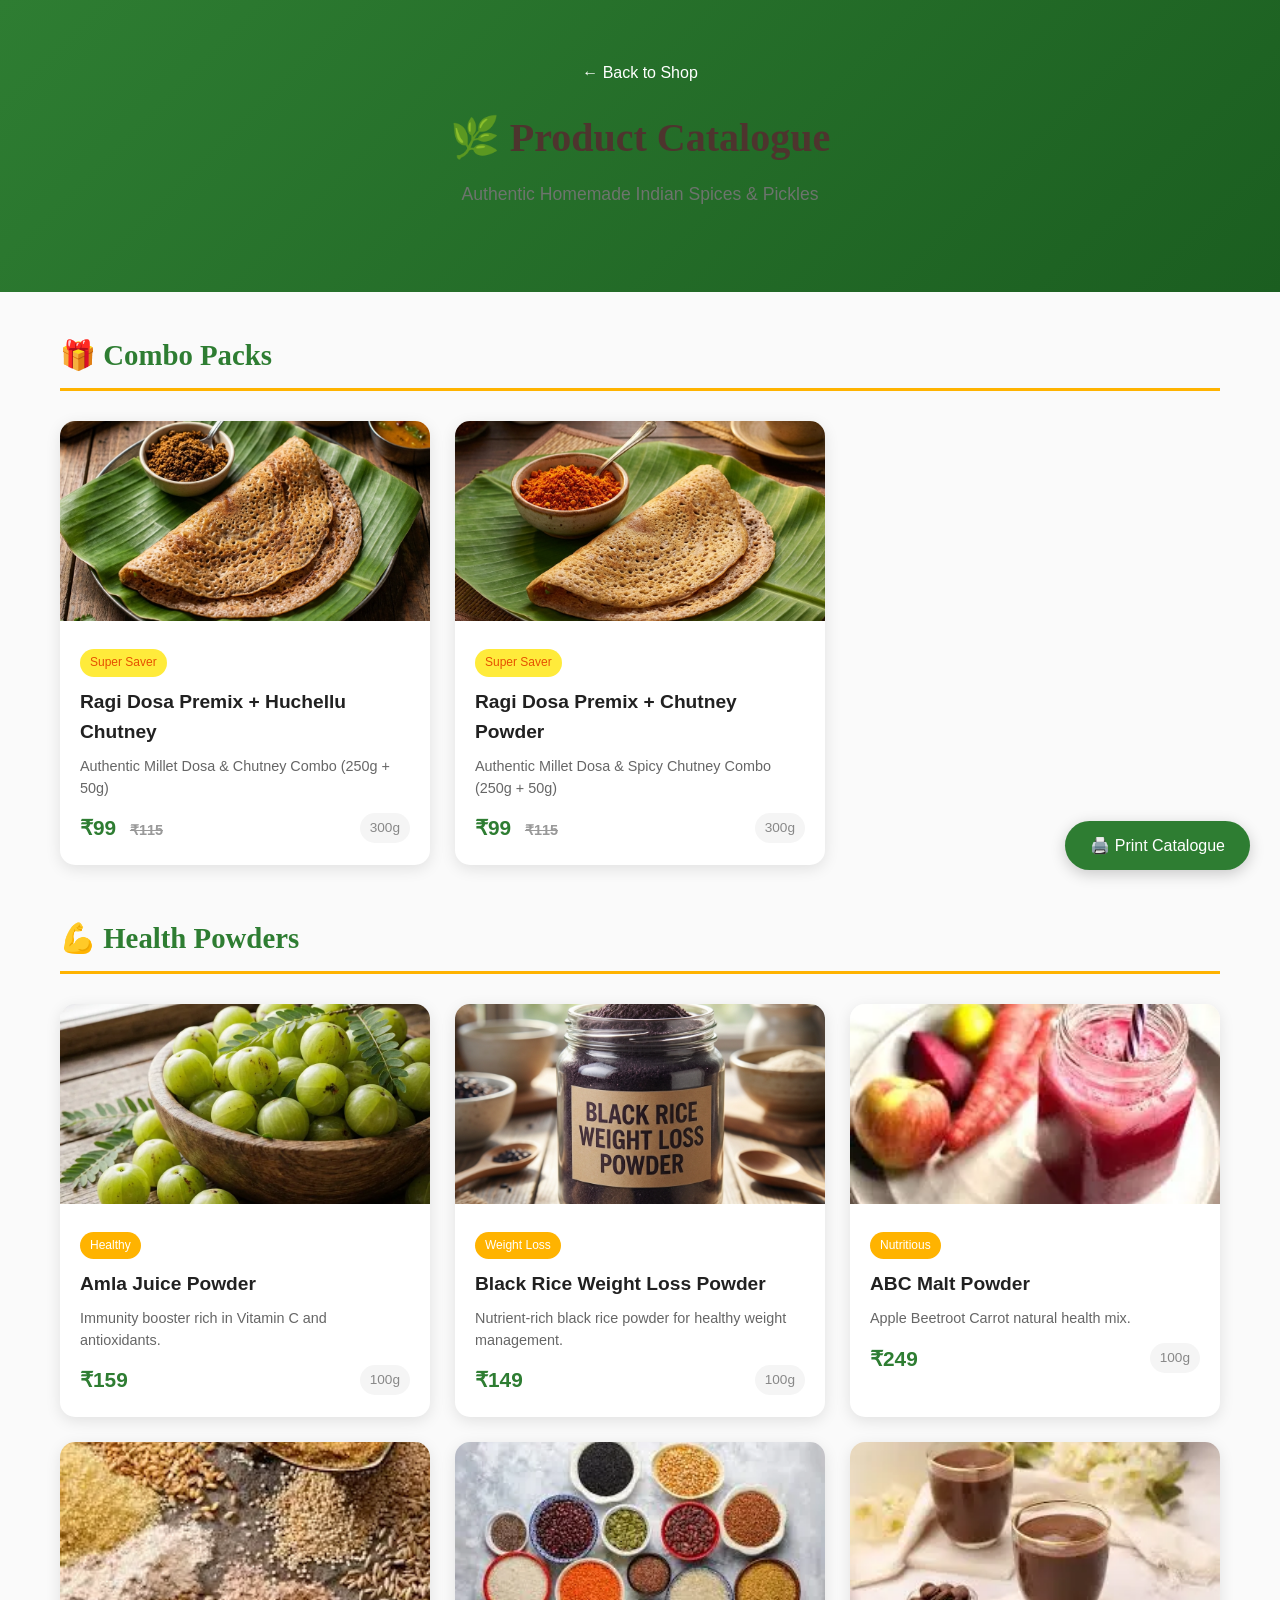
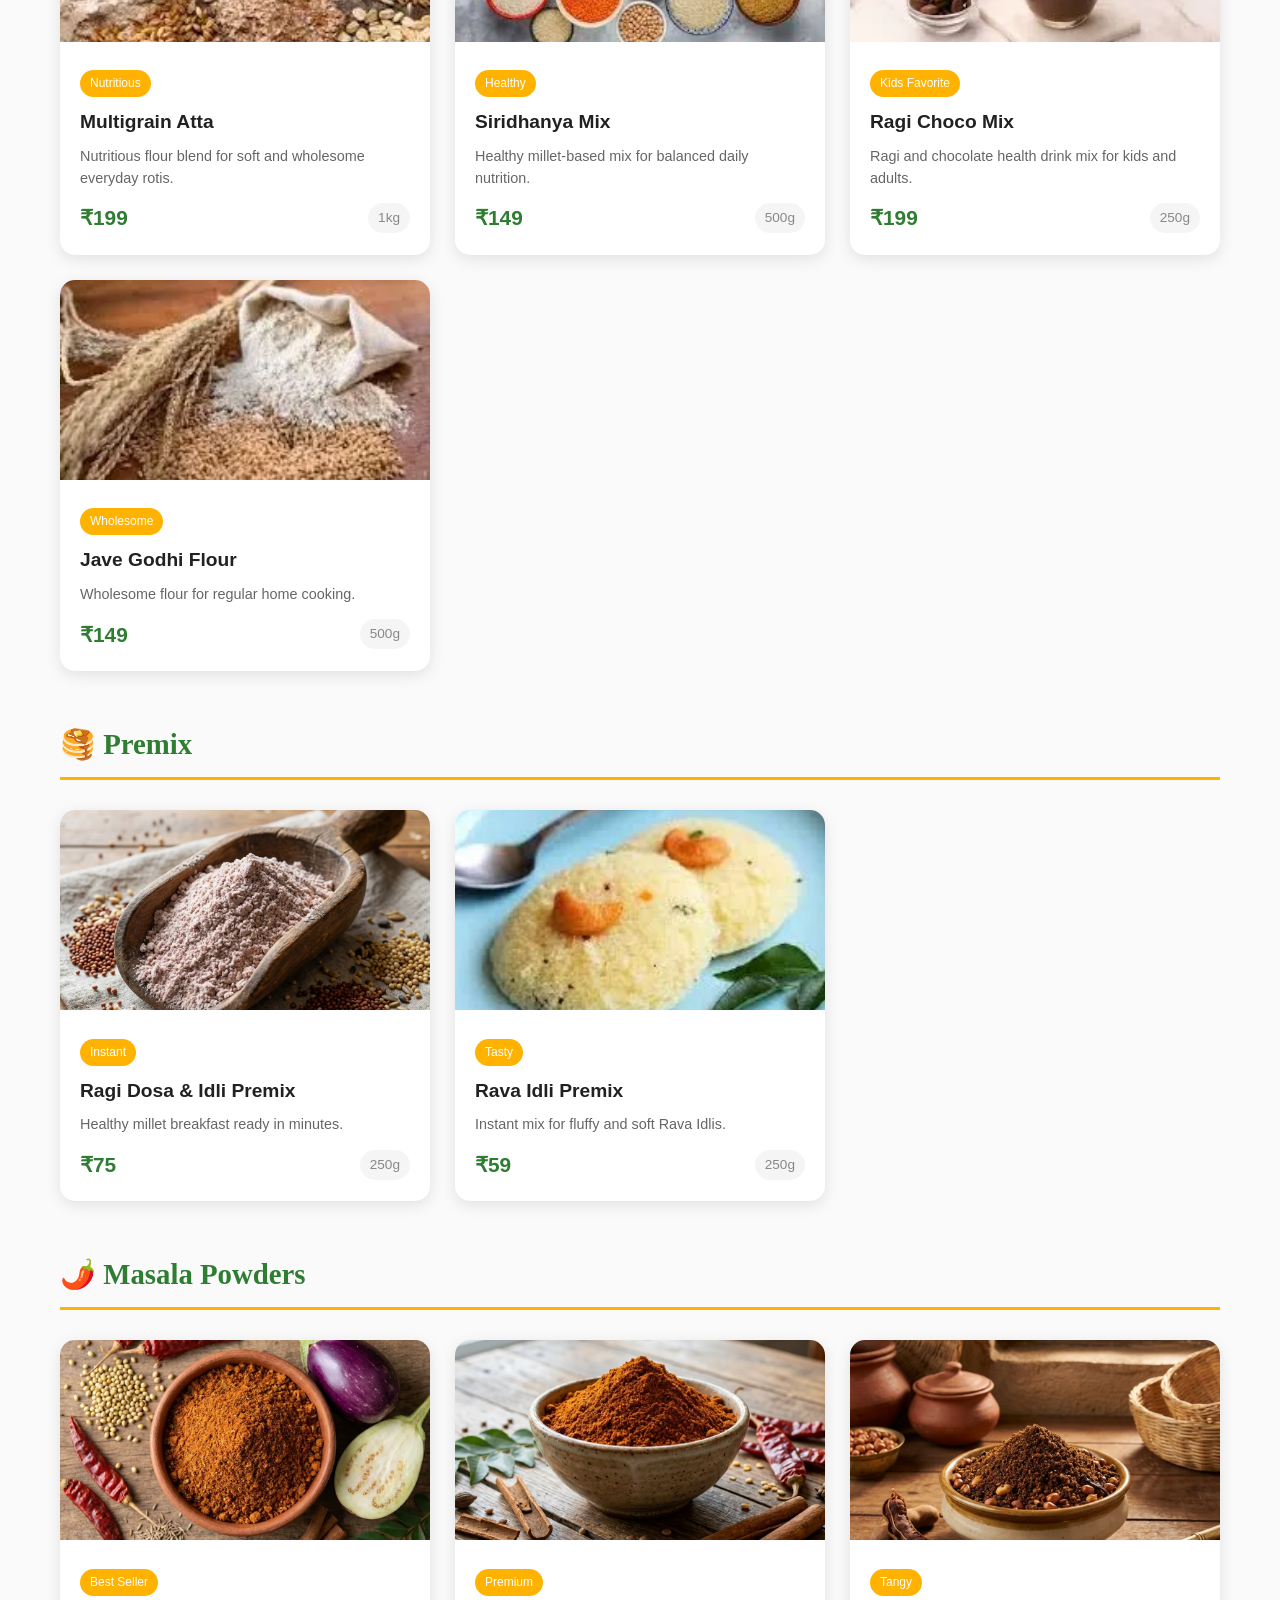
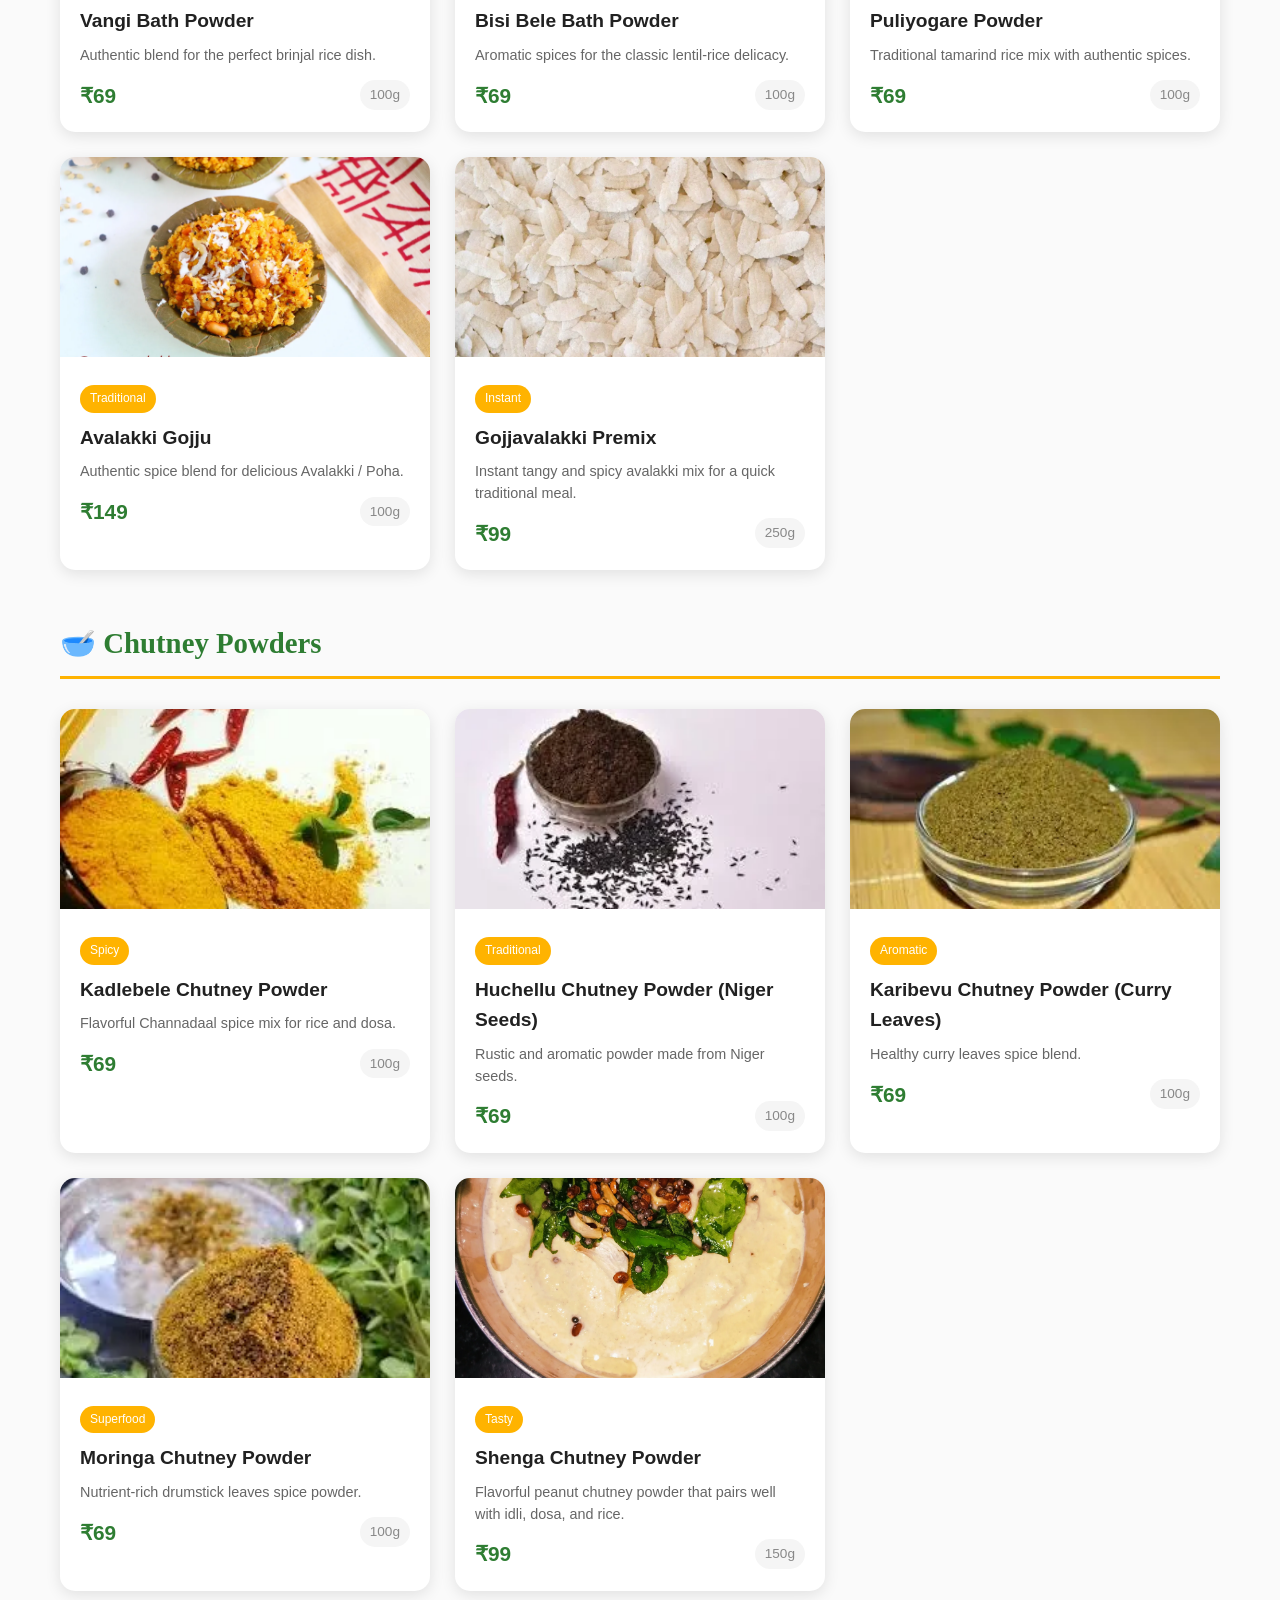
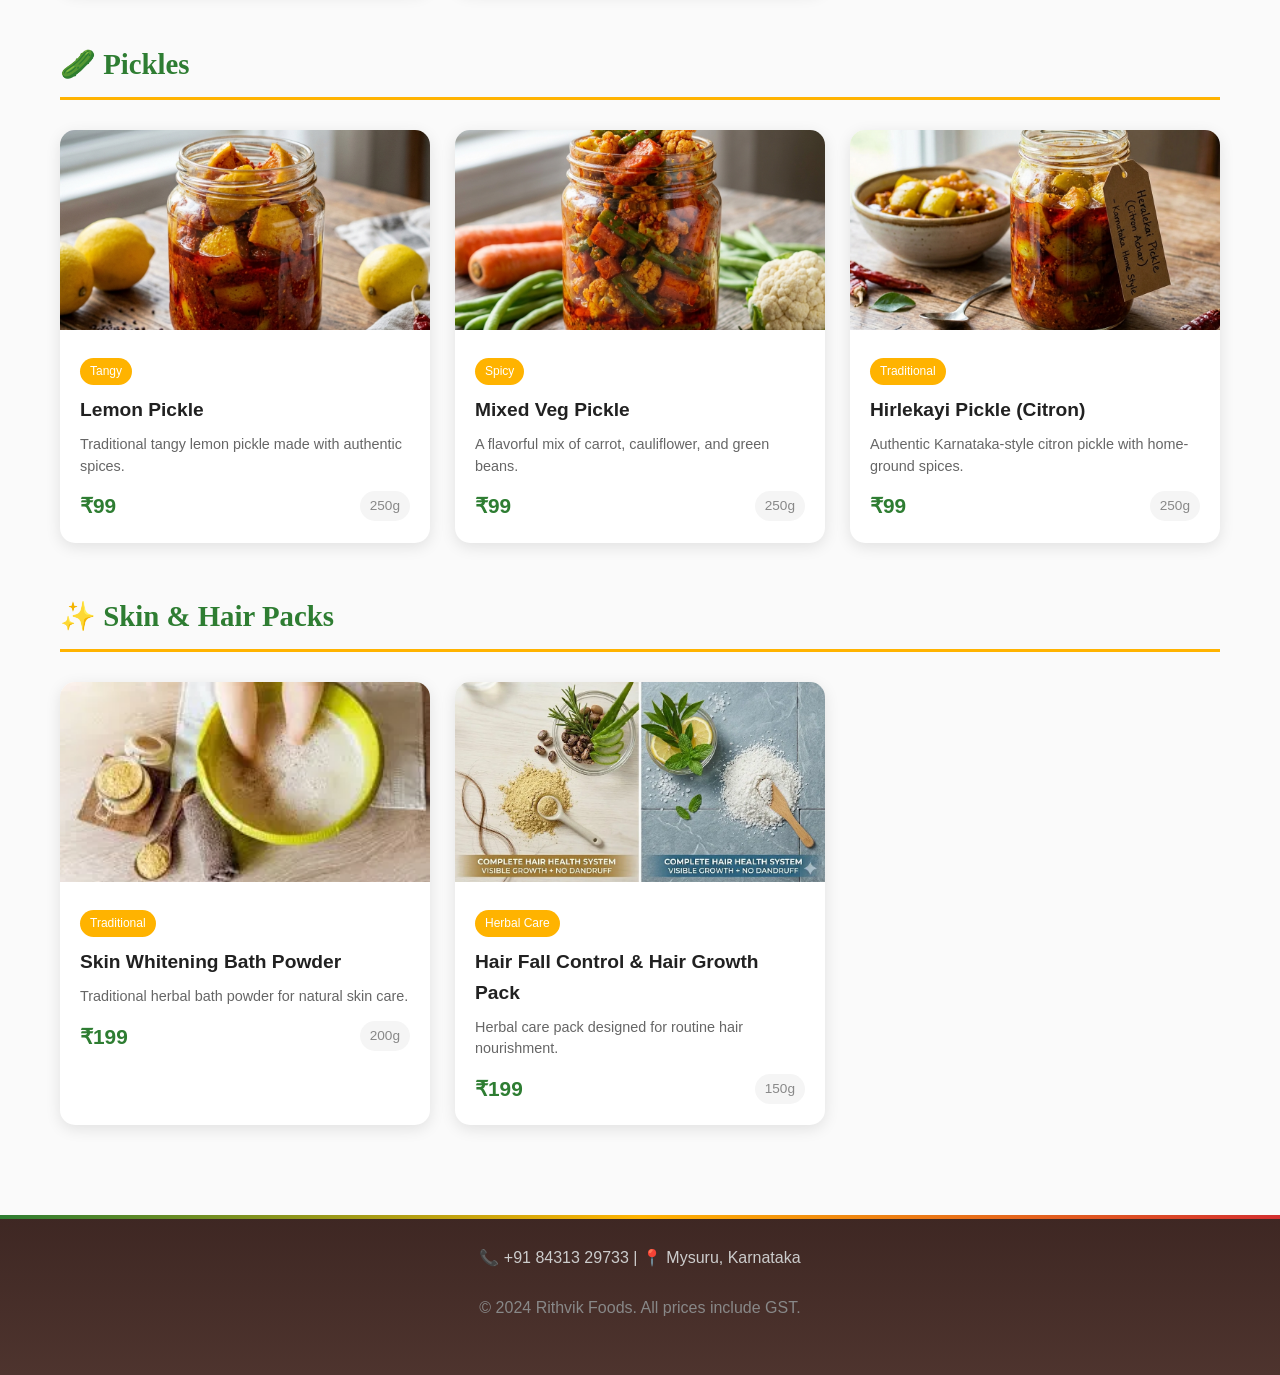
==== commit 4d8dd0a3: "Change ABC Malt Powder from 250g to 100g at ₹249" ====
--- a/catalogue.html
+++ b/catalogue.html
@@ -293,7 +293,7 @@
                         <p>Apple Beetroot Carrot natural health mix.</p>
                         <div class="catalogue-price">
                             <span class="price-tag">₹249</span>
-                            <span class="weight-tag">250g</span>
+                            <span class="weight-tag">100g</span>
                         </div>
                     </div>
                 </div>
